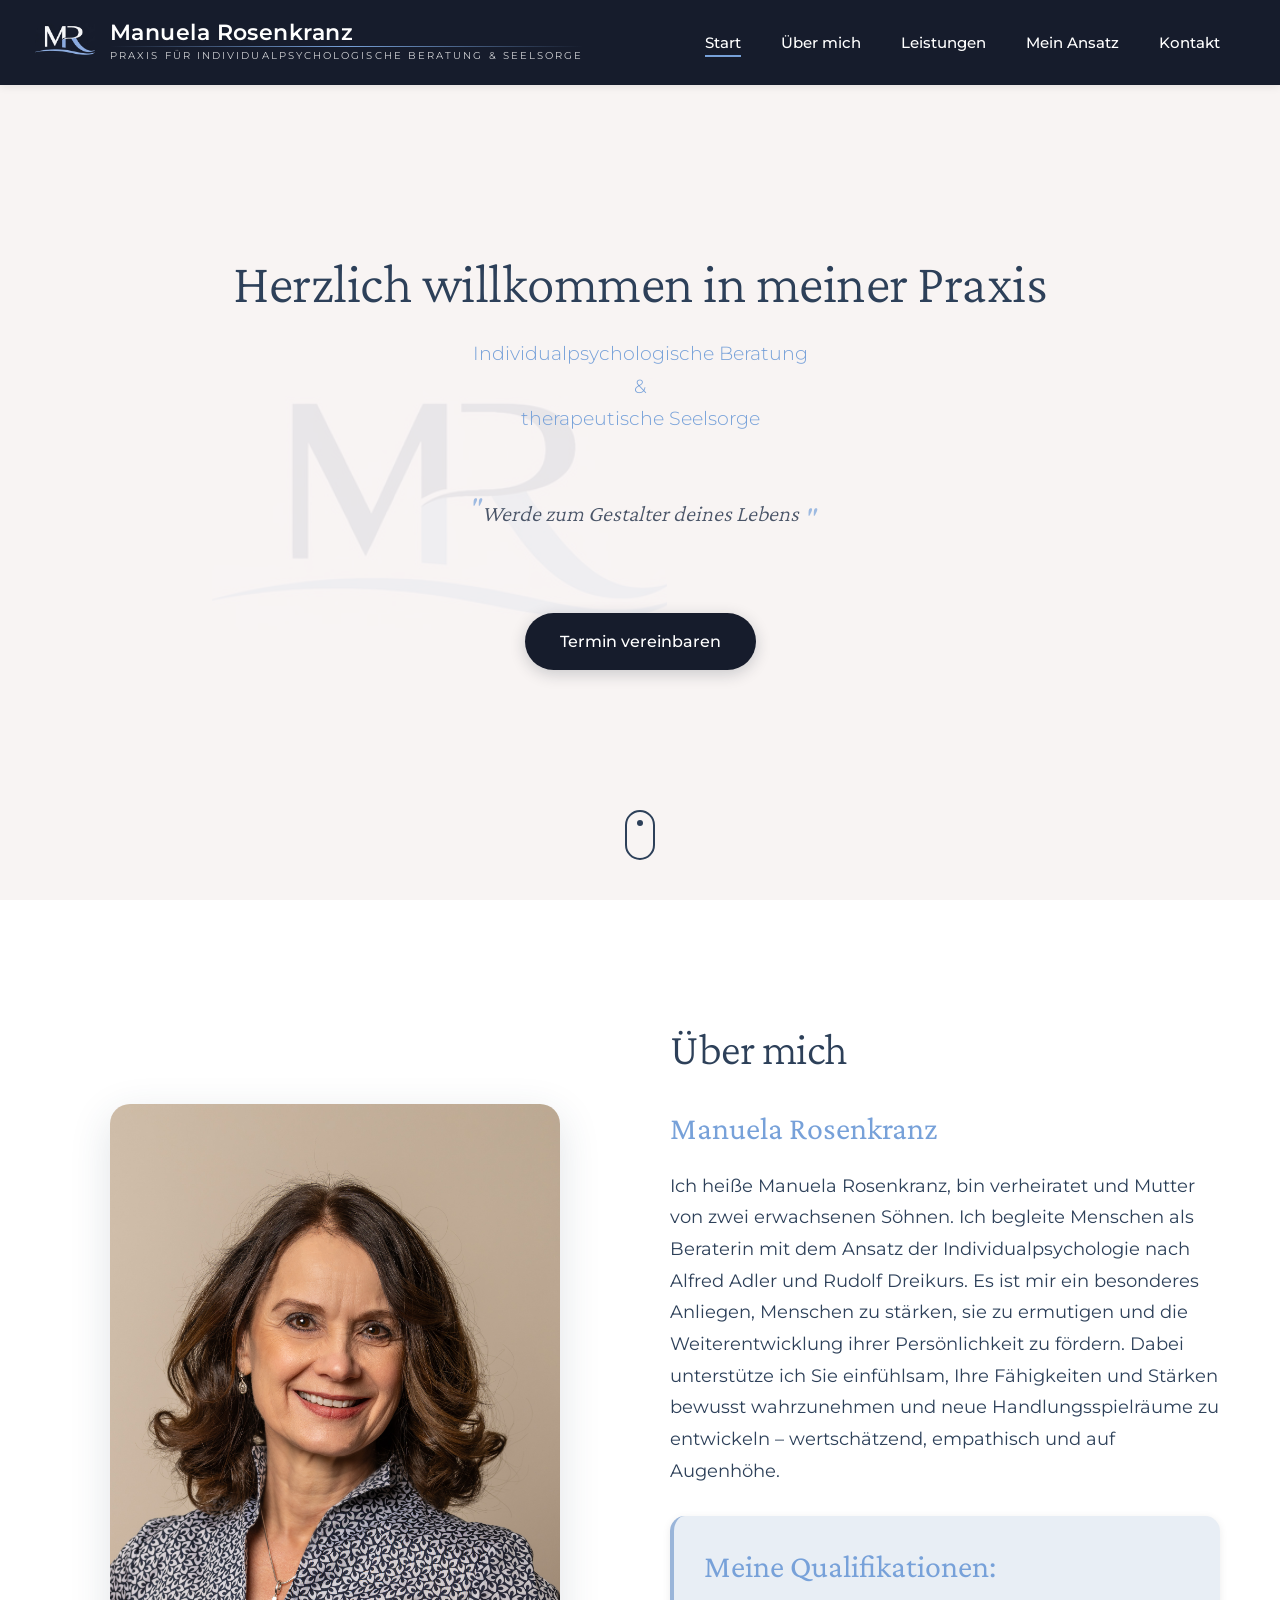
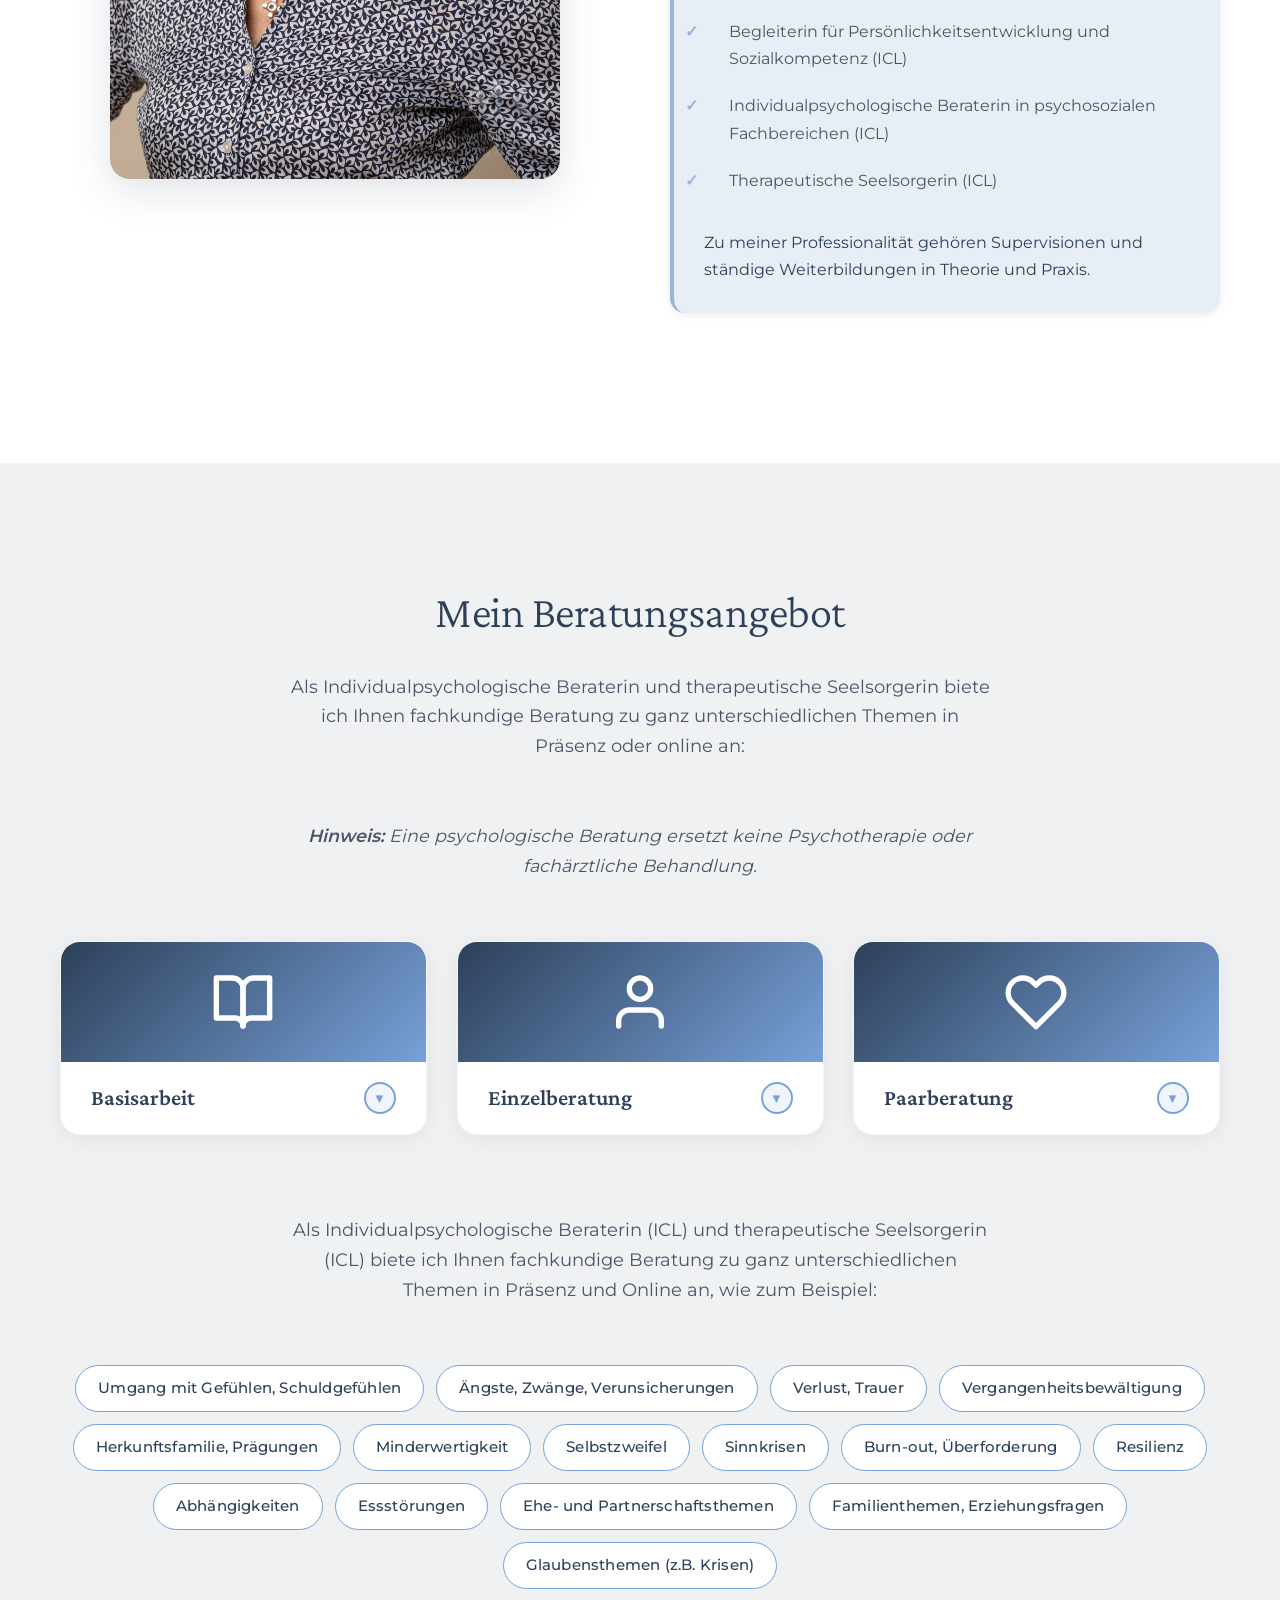
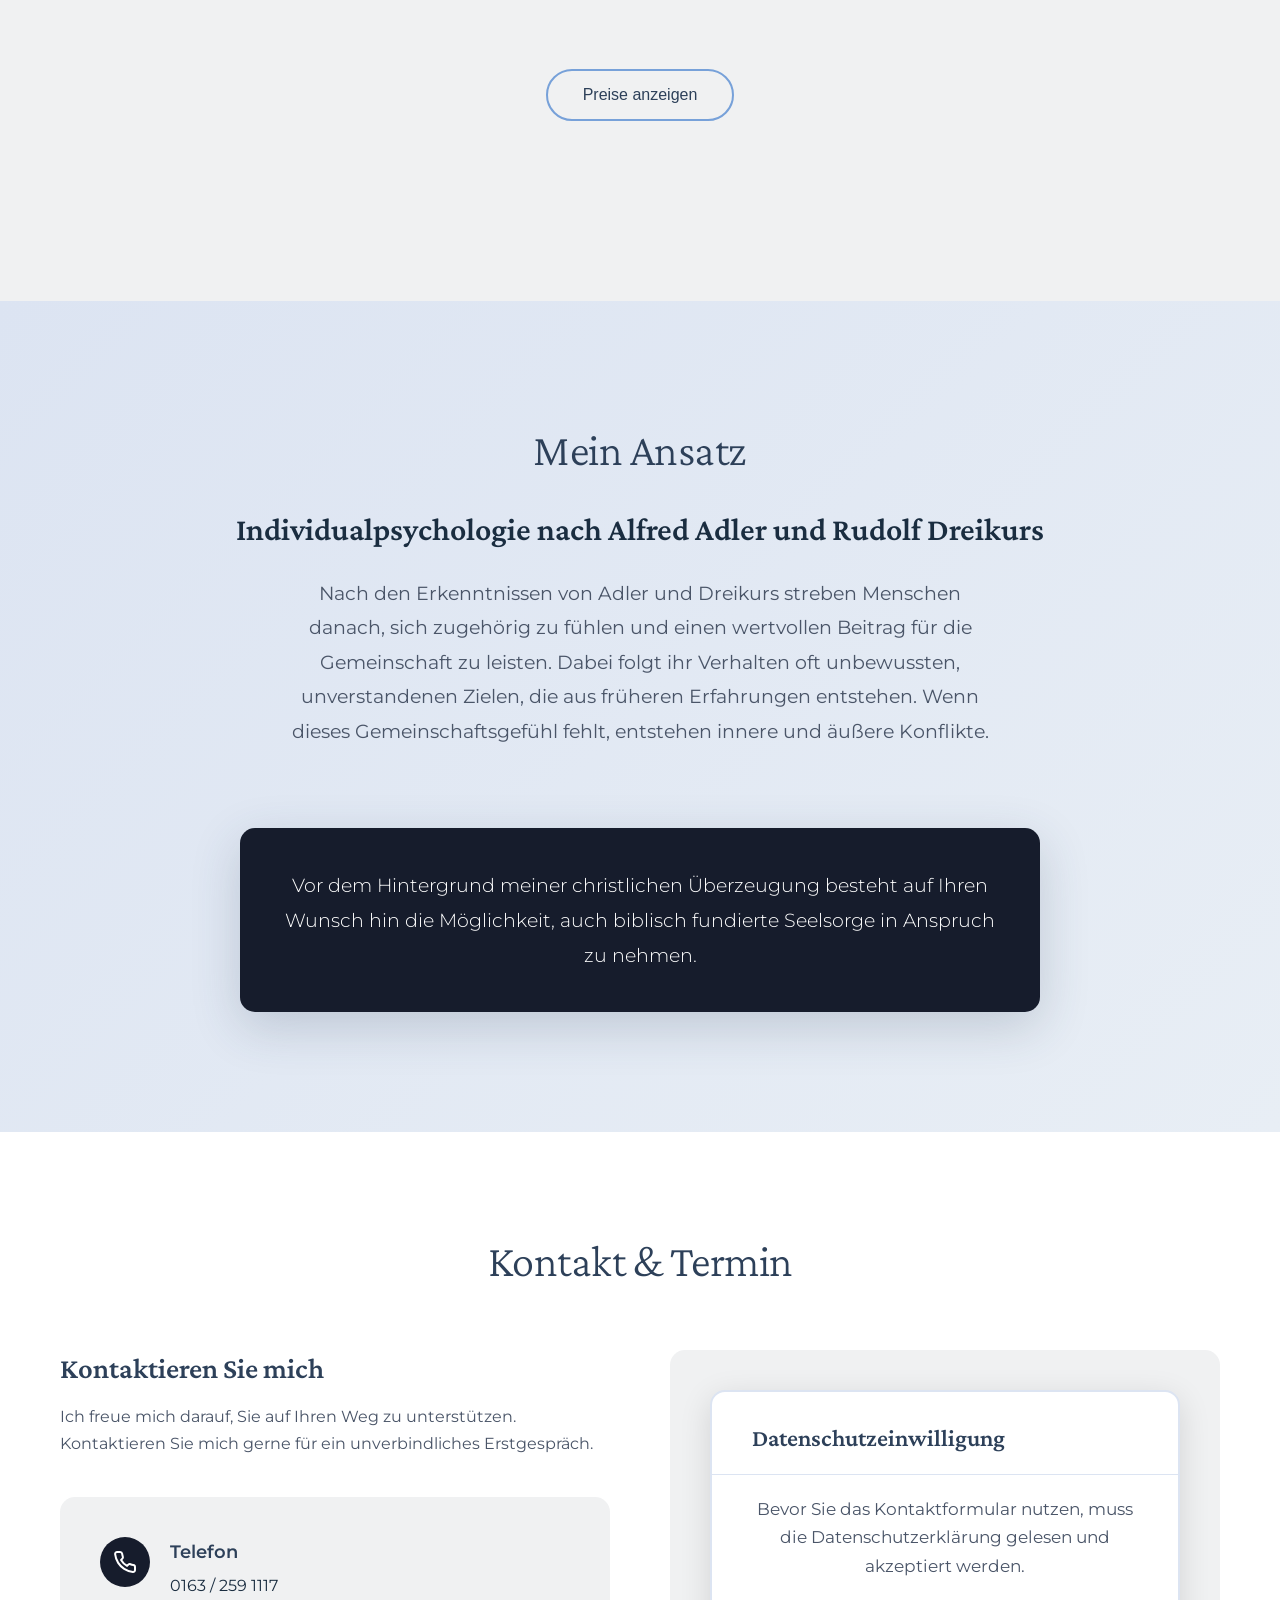
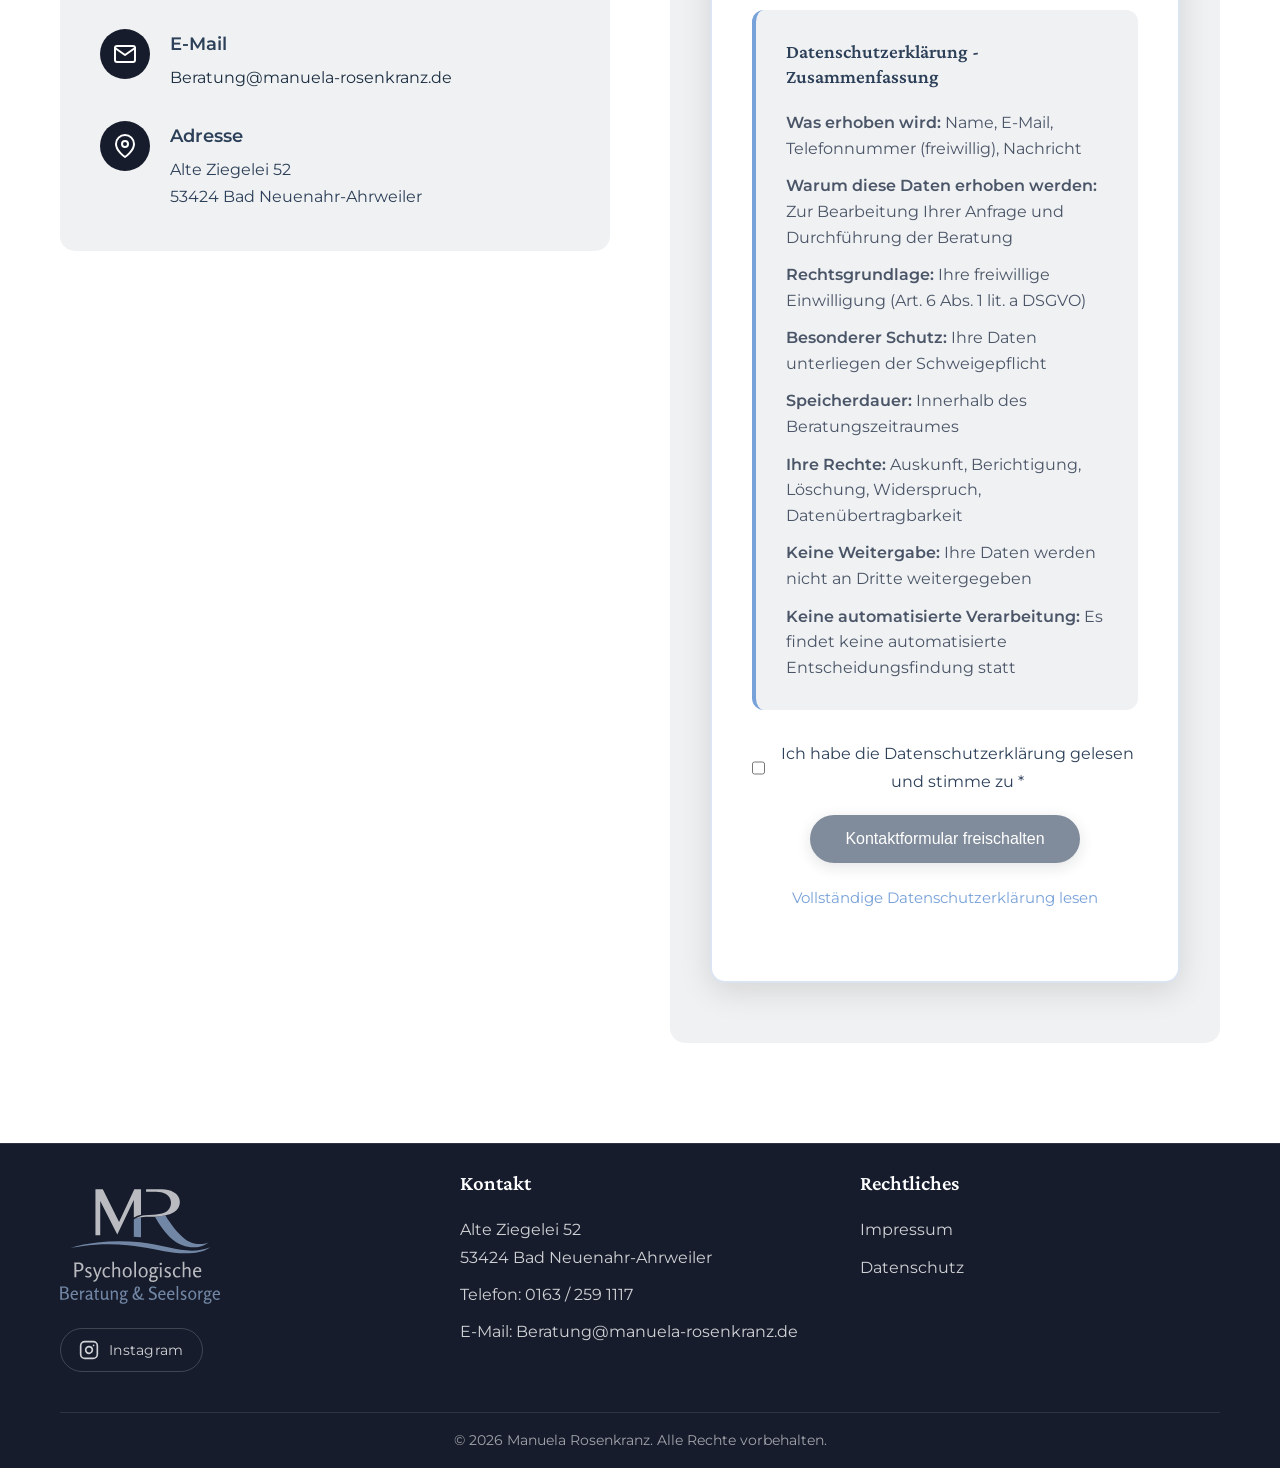
==== index.html @ 96b04b87 "Add Instagram link to footer Adds a pill-style Instagram link in the footer logo column, using the s" ====
<!DOCTYPE html>
<html lang="de">
<head>
    <meta charset="UTF-8">
    <meta name="viewport" content="width=device-width, initial-scale=1.0, maximum-scale=5.0, user-scalable=yes">
    <meta name="description" content="Individualpsychologische Beratung Bad Neuenahr-Ahrweiler ✓ Paarberatung ✓ Beratung nach Alfred Adler ✓ Therapeutische Seelsorge ✓ Erfahrene Beraterin ✓ Termin vereinbaren!">
    <meta name="keywords" content="Individualpsychologische Beratung Bad Neuenahr-Ahrweiler, Paarberatung Ahrweiler, Individualpsychologie, Psychologische Beratung, Beraterin Bad Neuenahr, Seelsorge Rheinland-Pfalz, Alfred Adler Beratung">
    <meta name="geo.region" content="DE-RP">
    <meta name="geo.placename" content="Bad Neuenahr-Ahrweiler">
    <meta name="geo.position" content="50.5447;7.1164">
    <meta name="ICBM" content="50.5447, 7.1164">
    <meta name="author" content="Manuela Rosenkranz">
    <meta name="robots" content="index, follow, max-image-preview:large, max-snippet:-1, max-video-preview:-1">
    <meta name="googlebot" content="index, follow, max-snippet:-1, max-image-preview:large, max-video-preview:-1">
    <meta name="bingbot" content="index, follow, max-snippet:-1, max-image-preview:large, max-video-preview:-1">
    <meta name="rating" content="general">
    <meta name="referrer" content="no-referrer-when-downgrade">
    
    <!-- AI Search Optimization -->
    <meta property="article:author" content="Manuela Rosenkranz">
    <meta property="article:publisher" content="Manuela Rosenkranz">
    <meta name="AI-ready" content="true">
    <meta name="AI-summary" content="Manuela Rosenkranz ist eine <!-- akkreditierte -->Individualpsychologische Beraterin und therapeutische Seelsorgerin in Bad Neuenahr-Ahrweiler. Sie bietet Individualpsychologische Beratung nach Alfred Adler, Paarberatung, Einzelberatung und therapeutische Seelsorge an. Kontakt: 0163/259 1117, Alte Ziegelei 52, 53424 Bad Neuenahr-Ahrweiler.">
    <meta name="topic" content="Individualpsychologische Beratung, Paarberatung, Individualpsychologie, Therapeutische Seelsorge">
    <meta name="subject" content="Individualpsychologische Beratung und Seelsorge in Bad Neuenahr-Ahrweiler">
    <meta property="og:locale" content="de_DE">
    <meta property="og:type" content="website">
    <meta property="og:title" content="Individualpsychologische Beratung Bad Neuenahr-Ahrweiler | Manuela Rosenkranz">
    <meta property="og:description" content="Professionelle Individualpsychologische Beratung, Paarberatung & Beratung nach Alfred Adler in Bad Neuenahr-Ahrweiler. Jetzt Termin vereinbaren!">
    <meta property="og:url" content="https://www.manuela-rosenkranz.de">
    <meta property="og:site_name" content="Manuela Rosenkranz - Praxis für Individualpsychologische Beratung">
    <meta property="og:image" content="https://www.manuela-rosenkranz.de/images/MR_negativ.png">
    <meta property="og:image:width" content="512">
    <meta property="og:image:height" content="512">
    <meta property="og:image:alt" content="Manuela Rosenkranz Logo">
    <title>Individualpsychologische Beratung Bad Neuenahr-Ahrweiler | Paarberatung | Beratung nach Alfred Adler | Manuela Rosenkranz</title>
    <link rel="canonical" href="https://www.manuela-rosenkranz.de">
    
    <!-- Favicons optimized for Google -->
    <link rel="icon" type="image/svg+xml" href="images/Logo_MR_negativ.svg">
    <link rel="icon" type="image/png" sizes="192x192" href="images/MR_negativ.png">
    <link rel="icon" type="image/png" sizes="512x512" href="images/MR_negativ.png">
    <link rel="apple-touch-icon" sizes="180x180" href="images/MR_negativ.png">
    <link rel="shortcut icon" href="favicon.ico?v=8">
    <link rel="manifest" href="manifest.json">
    
    <link rel="stylesheet" href="fonts/fonts.css">
    
    <link rel="stylesheet" href="styles.css?v=2">
    <link rel="stylesheet" href="responsive-mobile.css?v=2">
    
    <script type="application/ld+json">
    {
      "@context": "https://schema.org",
      "@graph": [
        {
          "@type": ["ProfessionalService", "LocalBusiness"],
          "@id": "https://www.manuela-rosenkranz.de/#organization",
          "name": "Manuela Rosenkranz - Praxis für Individualpsychologische Beratung & Seelsorge",
          "alternateName": "Praxis Manuela Rosenkranz",
          "url": "https://www.manuela-rosenkranz.de",
          "logo": "https://www.manuela-rosenkranz.de/images/Logo_MR_negativ.svg",
          "image": [
            "https://www.manuela-rosenkranz.de/images/Logo_MR_negativ.svg",
            "https://www.manuela-rosenkranz.de/images/Rosenkranz-2026-004-Bearbeitet-2.jpg"
          ],
          "description": "Professionelle Individualpsychologische Beratung, Paarberatung und Beratung nach Alfred Adler in Bad Neuenahr-Ahrweiler. Beraterin und therapeutische Seelsorgerin.",
          "telephone": "+491632591117",
          "email": "Beratung@manuela-rosenkranz.de",
          "sameAs": [
            "https://www.instagram.com/manuelarosenkranz.beratung/"
          ],
          "priceRange": "€€",
          "address": {
            "@type": "PostalAddress",
            "streetAddress": "Alte Ziegelei 52",
            "addressLocality": "Bad Neuenahr-Ahrweiler",
            "addressRegion": "Rheinland-Pfalz",
            "postalCode": "53424",
            "addressCountry": "DE"
          },
          "geo": {
            "@type": "GeoCoordinates",
            "latitude": "50.5447",
            "longitude": "7.1164"
          },
          "openingHoursSpecification": {
            "@type": "OpeningHoursSpecification",
            "dayOfWeek": ["Monday", "Tuesday", "Wednesday", "Thursday", "Friday"],
            "opens": "09:00",
            "closes": "18:00"
          },
          "areaServed": [
            {
              "@type": "City",
              "name": "Bad Neuenahr-Ahrweiler"
            },
            {
              "@type": "City",
              "name": "Sinzig"
            },
            {
              "@type": "City",
              "name": "Remagen"
            },
            {
              "@type": "City",
              "name": "Grafschaft"
            },
            {
              "@type": "AdministrativeArea",
              "name": "Kreis Ahrweiler"
            }
          ],
          "hasOfferCatalog": {
            "@type": "OfferCatalog",
            "name": "Therapie und Beratungsleistungen",
            "itemListElement": [
              {
                "@type": "Offer",
                "itemOffered": {
                  "@type": "Service",
                  "name": "Individualpsychologische Beratung",
                  "description": "Individualpsychologische Beratung nach Alfred Adler",
                  "url": "https://www.manuela-rosenkranz.de"
                }
              },
              {
                "@type": "Offer",
                "itemOffered": {
                  "@type": "Service",
                  "name": "Paarberatung",
                  "description": "Professionelle Paarberatung und Eheberatung für Paare",
                  "url": "https://www.manuela-rosenkranz.de"
                }
              },
              {
                "@type": "Offer",
                "itemOffered": {
                  "@type": "Service",
                  "name": "Einzelberatung",
                  "description": "Individuelle psychologische Beratung nach Alfred Adler und Rudolf Dreikurs",
                  "url": "https://www.manuela-rosenkranz.de"
                }
              },
              {
                "@type": "Offer",
                "itemOffered": {
                  "@type": "Service",
                  "name": "Einzelberatung",
                  "description": "Individuelle psychologische Beratung"
                }
              },
              {
                "@type": "Offer",
                "itemOffered": {
                  "@type": "Service",
                  "name": "Therapeutische Seelsorge",
                  "description": "Biblisch fundierte Seelsorge und spirituelle Begleitung"
                }
              }
            ]
          },
          "sameAs": [],
          "knowsAbout": ["Individualpsychologische Beratung", "Paarberatung", "Individualpsychologie", "Alfred Adler", "Rudolf Dreikurs", "Therapeutische Seelsorge", "Eheberatung", "Persönlichkeitsentwicklung", "Traumabewältigung", "Angstbewältigung", "Burnout", "Lebenskrisen"],
          "slogan": "Stärken, Ermutigen, Begleiten - Individualpsychologische Beratung auf Augenhöhe",
          "foundingDate": "2015",
          "paymentAccepted": "Cash, Bank Transfer",
          "currenciesAccepted": "EUR"
        },
        {
          "@type": "FAQPage",
          "@id": "https://www.manuela-rosenkranz.de/#faq",
          "mainEntity": [
            {
              "@type": "Question",
              "name": "Wie funktioniert Individualpsychologische Beratung?",
              "acceptedAnswer": {
                "@type": "Answer",
                "text": "Individualpsychologische Beratung ist ein professioneller Prozess, in dem Sie gemeinsam mit einer Beraterin an Ihren persönlichen Themen arbeiten. In der Individualpsychologischen Beratung nach Alfred Adler stehen Ihre Ressourcen, Stärken und Entwicklungsmöglichkeiten im Mittelpunkt. Nach einem kostenlosen Erstgespräch definieren wir gemeinsam Ihre Ziele und arbeiten systematisch daran."
              }
            },
            {
              "@type": "Question",
              "name": "Wie lange dauert eine Beratung?",
              "acceptedAnswer": {
                "@type": "Answer",
                "text": "Die Dauer einer Individualpsychologischen Beratung ist sehr individuell und hängt von Ihrem Anliegen, Ihren Zielen und Ihrem persönlichen Tempo ab. Manche Themen lassen sich in wenigen Sitzungen bearbeiten, andere benötigen eine längerfristige Begleitung über mehrere Monate. Im kostenlosen Erstgespräch besprechen wir eine realistische Einschätzung für Ihre Situation."
              }
            },
            {
              "@type": "Question",
              "name": "Wann ist Paarberatung sinnvoll?",
              "acceptedAnswer": {
                "@type": "Answer",
                "text": "Paarberatung ist sinnvoll bei wiederkehrenden Konflikten, Kommunikationsproblemen, Vertrauensverlust, sexuellen Problemen oder dem Wunsch nach Neuausrichtung der Beziehung. Auch präventiv kann Paarberatung helfen, die Beziehung zu stärken. Sie müssen nicht warten, bis die Beziehung am Abgrund steht – je früher Sie professionelle Unterstützung suchen, desto besser."
              }
            },
            {
              "@type": "Question",
              "name": "Was kostet Individualpsychologische Beratung in Bad Neuenahr-Ahrweiler?",
              "acceptedAnswer": {
                "@type": "Answer",
                "text": "Das Erstgespräch ist kostenlos. Eine Beratungsstunde (70 Minuten) kostet 60 Euro. Paarberatung (90 Minuten) kostet 90 Euro. Die Kosten werden in der Regel nicht von der Krankenkasse übernommen, da es sich um psychologische Beratung handelt. Der Vorteil: keine Wartezeiten und flexible Termingestaltung."
              }
            },
            {
              "@type": "Question",
              "name": "Wo befindet sich die Praxis?",
              "acceptedAnswer": {
                "@type": "Answer",
                "text": "Die Praxis befindet sich in Bad Neuenahr-Ahrweiler, Alte Ziegelei 52, 53424 Bad Neuenahr-Ahrweiler, Rheinland-Pfalz. Die Praxis ist gut erreichbar und bietet einen ruhigen, geschützten Rahmen für Ihre therapeutische Arbeit. Auch Online-Termine sind möglich."
              }
            }
          ]
        },
        {
          "@type": "WebPage",
          "@id": "https://www.manuela-rosenkranz.de/#webpage",
          "url": "https://www.manuela-rosenkranz.de",
          "name": "Individualpsychologische Beratung Bad Neuenahr-Ahrweiler | Paarberatung | Manuela Rosenkranz",
          "description": "Professionelle Individualpsychologische Beratung, Paarberatung & Beratung nach Alfred Adler in Bad Neuenahr-Ahrweiler. Erfahrene Beraterin. Jetzt Termin vereinbaren!",
          "inLanguage": "de-DE",
          "isPartOf": {
            "@id": "https://www.manuela-rosenkranz.de/#website"
          }
        },
        {
          "@type": "WebSite",
          "@id": "https://www.manuela-rosenkranz.de/#website",
          "url": "https://www.manuela-rosenkranz.de",
          "name": "Manuela Rosenkranz - Individualpsychologische Beratung Bad Neuenahr-Ahrweiler",
          "description": "Praxis für Individualpsychologische Beratung & Seelsorge",
          "inLanguage": "de-DE"
        }
      ]
    }
    </script>
</head>
<body>
    
    <header class="header">
        <div class="container">
            <div class="header-content">
                <div class="logo-section">
                    <img src="images/MR_negativ.png" alt="Praxis Manuela Rosenkranz" class="header-logo">
                    <div class="logo-text">
                        <span class="logo-name">Manuela Rosenkranz</span>
                        <span class="logo-subtitle">Praxis für Individualpsychologische Beratung & Seelsorge</span>
                    </div>
                </div>
                <nav class="nav-desktop">
                    <ul>
                        <li><a href="#home">Start</a></li>
                        <li><a href="#about">Über mich</a></li>
                        <li><a href="#services">Leistungen</a></li>
                        <li><a href="#approach">Mein Ansatz</a></li>
                        <li><a href="#contact">Kontakt</a></li>
                    </ul>
                </nav>
                <button class="nav-toggle" aria-label="Menü">
                    <span></span>
                    <span></span>
                    <span></span>
                </button>
            </div>
        </div>
    </header>

    <nav class="nav-mobile">
        <ul>
            <li><a href="#home">Start</a></li>
            <li><a href="#about">Über mich</a></li>
            <li><a href="#services">Leistungen</a></li>
            <li><a href="#approach">Mein Ansatz</a></li>
            <li><a href="#contact">Kontakt</a></li>
        </ul>
    </nav>

    <section id="home" class="hero">
        <div class="hero-overlay"></div>
        <div class="hero-background"></div>
        <div class="hero-watermark">
            <img src="MR.png" alt="">
        </div>
        <div class="container">
            <div class="hero-content">
                <div class="hero-logo">
                    <img src="images/Logo_MR_negativ.svg" alt="Praxis Manuela Rosenkranz Logo">
                </div>
                <h1 class="hero-title">Herzlich willkommen in meiner Praxis</h1>
                <p class="hero-subtitle">Individualpsychologische Beratung<br>&<br>therapeutische Seelsorge</p>
                
                <div class="hero-quote">
                    <p class="quote-text">Werde zum Gestalter deines Lebens</p>
                </div>
                
                <div class="hero-buttons">
                    <a href="#contact" class="btn btn-primary">Termin vereinbaren</a>
                </div>
            </div>
        </div>
        <div class="scroll-indicator">
            <span></span>
        </div>
    </section>

    <section id="about" class="about">
        <div class="container">
            <div class="about-grid">
                <div class="about-image">
                    <div class="image-wrapper">
                        <div class="logo-watermark">
                            <img src="images/Logo_MR_negativ.svg" alt="">
                        </div>
                        <img src="images/Rosenkranz-2026-004-Bearbeitet-2.jpg" alt="Manuela Rosenkranz - Individualpsychologische Beraterin">
                    </div>
                </div>
                <div class="about-content">
                    <h2 class="section-title">Über mich</h2>
                    <h3 class="subsection-title">Manuela Rosenkranz</h3>
                    <div class="about-text">
                        <p>Ich heiße Manuela Rosenkranz, bin verheiratet und Mutter von zwei erwachsenen Söhnen. Ich begleite Menschen als Beraterin mit dem Ansatz der Individualpsychologie nach Alfred Adler und Rudolf Dreikurs. Es ist mir ein besonderes Anliegen, Menschen zu stärken, sie zu ermutigen und die Weiterentwicklung ihrer Persönlichkeit zu fördern. Dabei unterstütze ich Sie einfühlsam, Ihre Fähigkeiten und Stärken bewusst wahrzunehmen und neue Handlungsspielräume zu entwickeln – wertschätzend, empathisch und auf Augenhöhe.</p>
                    </div>
                    <div class="qualifications">
                        <h3 class="subsection-title">Meine Qualifikationen:</h3>
                        <ul class="qualifications-list">
                            <li>Begleiterin für Persönlichkeitsentwicklung und Sozialkompetenz (ICL)</li>
                            <li>Individualpsychologische Beraterin in psychosozialen Fachbereichen (ICL)</li>
                            <li>Therapeutische Seelsorgerin (ICL)</li>
                        </ul>
                        <p class="qualifications-note">Zu meiner Professionalität gehören Supervisionen und ständige Weiterbildungen in Theorie und Praxis.</p>
                    </div>
                </div>
            </div>
        </div>
    </section>

    <section id="services" class="services">
        <div class="container">
            <h2 class="section-title center">Mein Beratungsangebot</h2>
            <p class="section-intro">Als <!-- akkreditierte -->Individualpsychologische Beraterin und therapeutische Seelsorgerin biete ich Ihnen fachkundige Beratung zu ganz unterschiedlichen Themen in Präsenz oder online an:</p>
            <p class="section-intro" style="margin-top: 1rem; font-style: italic;"><strong>Hinweis:</strong> Eine psychologische Beratung ersetzt keine Psychotherapie oder fachärztliche Behandlung.</p>
            
            <div class="services-grid">
                <div class="service-card collapsible" data-service="basisarbeit">
                    <div class="service-icon">
                        <svg xmlns="http://www.w3.org/2000/svg" width="64" height="64" viewBox="0 0 24 24" fill="none" stroke="currentColor" stroke-width="2" stroke-linecap="round" stroke-linejoin="round">
                            <path d="M2 3h6a4 4 0 0 1 4 4v14a3 3 0 0 0-3-3H2z"/>
                            <path d="M22 3h-6a4 4 0 0 0-4 4v14a3 3 0 0 1 3-3h7z"/>
                        </svg>
                    </div>
                    <div class="service-content-wrapper">
                        <div class="service-header-title">
                            <h3>Basisarbeit</h3>
                            <div class="expand-icon">▼</div>
                        </div>
                        <div class="service-content">
                            <ul>
                                <li>Sie schildern mir Ihr Anliegen. Gemeinsam erarbeiten wir anschließend im Rahmen von Beratungsgesprächen Ihre Fähigkeiten, Ihre Stärken und Ihre Begabungen. Dabei befassen wir uns auch mit Denkmustern und Gefühlen, die Ihnen immer wieder begegnen und die Sie in Ihrer Lebensgestaltung einschränken. Dadurch, dass Sie sie vielleicht erstmals bewusst wahrnehmen, besteht die Möglichkeit, ihren destruktiven Charakter wahrzunehmen und sie ablegen zu wollen. Durch entsprechende Entscheidungen besteht die Möglichkeit, neue Wege gehen zu können. Sie werden zum Gestalter Ihres Lebens und gewinnen an Klarheit, Selbstvertrauen und Mut.</li>
                                <li>Ein Charakter-Persönlichkeitstest kann aufgrund sachlicher Bewertungskriterien ein seriöses Fundament für unsere Zusammenarbeit bieten. Die Durchführung erfolgt freiwillig.</li>
                            </ul>
                        </div>
                    </div>
                </div>

                <div class="service-card collapsible" data-service="einzelberatung">
                    <div class="service-icon">
                        <svg xmlns="http://www.w3.org/2000/svg" width="64" height="64" viewBox="0 0 24 24" fill="none" stroke="currentColor" stroke-width="2" stroke-linecap="round" stroke-linejoin="round">
                            <path d="M20 21v-2a4 4 0 0 0-4-4H8a4 4 0 0 0-4 4v2"/>
                            <circle cx="12" cy="7" r="4"/>
                        </svg>
                    </div>
                    <div class="service-content-wrapper">
                        <div class="service-header-title">
                            <h3>Einzelberatung</h3>
                            <div class="expand-icon">▼</div>
                        </div>
                        <div class="service-content">
                            <ul>
                                <li>Im geschützten Rahmen eines Erstgesprächs erzählen Sie mir von Ihrem Anliegen und ich zeige Ihnen Möglichkeiten einer Zusammenarbeit auf. Dieses erste Treffen ist für Sie kostenlos. Danach können Sie entscheiden, ob wir uns gemeinsam auf den Weg machen wollen. In diesem Fall erteilen Sie mir den Beratungsauftrag und wir können starten.</li>
                            </ul>
                        </div>
                    </div>
                </div>

                <div class="service-card collapsible" data-service="paarberatung">
                    <div class="service-icon">
                        <svg xmlns="http://www.w3.org/2000/svg" width="64" height="64" viewBox="0 0 24 24" fill="none" stroke="currentColor" stroke-width="2" stroke-linecap="round" stroke-linejoin="round">
                            <path d="M20.84 4.61a5.5 5.5 0 0 0-7.78 0L12 5.67l-1.06-1.06a5.5 5.5 0 0 0-7.78 7.78l1.06 1.06L12 21.23l7.78-7.78 1.06-1.06a5.5 5.5 0 0 0 0-7.78z"/>
                        </svg>
                    </div>
                    <div class="service-content-wrapper">
                        <div class="service-header-title">
                            <h3>Paarberatung</h3>
                            <div class="expand-icon">▼</div>
                        </div>
                        <div class="service-content">
                            <ul>
                                <li>Im Unterschied zur Einzelberatung unterhalten wir uns nach erfolgter Auftragserteilung zu Dritt über den Stand Ihrer Beziehung und wohin sie sich zukünftig entwickeln soll. Wir können uns über alles, was Ihnen auf der Seele liegt, austauschen - Sie entscheiden.</li>
                            </ul>
                        </div>
                    </div>
                </div>
            </div>

            <div class="counseling-areas">
                <p class="counseling-areas-intro">Als <!-- akkreditierte -->Individualpsychologische Beraterin (ICL) und therapeutische Seelsorgerin (ICL) biete ich Ihnen fachkundige Beratung zu ganz unterschiedlichen Themen in Präsenz und Online an, wie zum Beispiel:</p>
                <div class="counseling-tags">
                    <span class="counseling-tag">Umgang mit Gefühlen, Schuldgefühlen</span>
                    <span class="counseling-tag">Ängste, Zwänge, Verunsicherungen</span>
                    <span class="counseling-tag">Verlust, Trauer</span>
                    <span class="counseling-tag">Vergangenheitsbewältigung</span>
                    <span class="counseling-tag">Herkunftsfamilie, Prägungen</span>
                    <span class="counseling-tag">Minderwertigkeit</span>
                    <span class="counseling-tag">Selbstzweifel</span>
                    <span class="counseling-tag">Sinnkrisen</span>
                    <span class="counseling-tag">Burn-out, Überforderung</span>
                    <span class="counseling-tag">Resilienz</span>
                    <span class="counseling-tag">Abhängigkeiten</span>
                    <span class="counseling-tag">Essstörungen</span>
                    <span class="counseling-tag">Ehe- und Partnerschaftsthemen</span>
                    <span class="counseling-tag">Familienthemen, Erziehungsfragen</span>
                    <span class="counseling-tag">Glaubensthemen (z.B. Krisen)</span>
                </div>
            </div>

            <div class="pricing-trigger">
                <button class="btn btn-secondary" onclick="openPricingModal()">
                    Preise anzeigen
                </button>
            </div>
        </div>
    </section>

    <section id="approach" class="approach">
        <div class="container">
            <div class="approach-header">
                <h2 class="section-title center">Mein Ansatz</h2>
                <div class="approach-intro">
                    <h3>Individualpsychologie nach Alfred Adler und Rudolf Dreikurs</h3>
                    <p>Nach den Erkenntnissen von Adler und Dreikurs streben Menschen danach, sich zugehörig zu fühlen und einen wertvollen Beitrag für die Gemeinschaft zu leisten. Dabei folgt ihr Verhalten oft unbewussten, unverstandenen Zielen, die aus früheren Erfahrungen entstehen. Wenn dieses Gemeinschaftsgefühl fehlt, entstehen innere und äußere Konflikte.</p>
                </div>
            </div>

            <div class="approach-conclusion">
                <div class="conclusion-content">
                    <p>Vor dem Hintergrund meiner christlichen Überzeugung besteht auf Ihren Wunsch hin die Möglichkeit, auch biblisch fundierte Seelsorge in Anspruch zu nehmen.</p>
                </div>
            </div>
        </div>
    </section>

    <section id="contact" class="contact">
        <div class="container">
            <h2 class="section-title center">Kontakt & Termin</h2>
            
            <div class="contact-grid">
                <div class="contact-info">
                    <div class="contact-intro">
                        <h3>Kontaktieren Sie mich</h3>
                        <p>Ich freue mich darauf, Sie auf Ihren Weg zu unterstützen. Kontaktieren Sie mich gerne für ein unverbindliches Erstgespräch.</p>
                    </div>

                    <div class="contact-details">
                        <div class="contact-item">
                            <div class="contact-icon">
                                <svg xmlns="http://www.w3.org/2000/svg" width="24" height="24" viewBox="0 0 24 24" fill="none" stroke="currentColor" stroke-width="2" stroke-linecap="round" stroke-linejoin="round">
                                    <path d="M22 16.92v3a2 2 0 0 1-2.18 2 19.79 19.79 0 0 1-8.63-3.07 19.5 19.5 0 0 1-6-6 19.79 19.79 0 0 1-3.07-8.67A2 2 0 0 1 4.11 2h3a2 2 0 0 1 2 1.72 12.84 12.84 0 0 0 .7 2.81 2 2 0 0 1-.45 2.11L8.09 9.91a16 16 0 0 0 6 6l1.27-1.27a2 2 0 0 1 2.11-.45 12.84 12.84 0 0 0 2.81.7A2 2 0 0 1 22 16.92z"/>
                                </svg>
                            </div>
                            <div class="contact-text">
                                <strong>Telefon</strong>
                                <a href="tel:+491632591117">0163 / 259 1117</a>
                            </div>
                        </div>

                        <div class="contact-item">
                            <div class="contact-icon">
                                <svg xmlns="http://www.w3.org/2000/svg" width="24" height="24" viewBox="0 0 24 24" fill="none" stroke="currentColor" stroke-width="2" stroke-linecap="round" stroke-linejoin="round">
                                    <path d="M4 4h16c1.1 0 2 .9 2 2v12c0 1.1-.9 2-2 2H4c-1.1 0-2-.9-2-2V6c0-1.1.9-2 2-2z"/>
                                    <polyline points="22,6 12,13 2,6"/>
                                </svg>
                            </div>
                            <div class="contact-text">
                                <strong>E-Mail</strong>
                                <a href="mailto:Beratung@manuela-rosenkranz.de">Beratung@manuela-rosenkranz.de</a>
                            </div>
                        </div>

                        
                        <div class="contact-item">
                            <div class="contact-icon">
                                <svg xmlns="http://www.w3.org/2000/svg" width="24" height="24" viewBox="0 0 24 24" fill="none" stroke="currentColor" stroke-width="2" stroke-linecap="round" stroke-linejoin="round">
                                    <path d="M21 10c0 7-9 13-9 13s-9-6-9-13a9 9 0 0 1 18 0z"/>
                                    <circle cx="12" cy="10" r="3"/>
                                </svg>
                            </div>
                            <div class="contact-text">
                                <strong>Adresse</strong>
                                <span>Alte Ziegelei 52<br>53424 Bad Neuenahr-Ahrweiler</span>
                            </div>
                        </div>
                    </div>
                </div>

                <div class="contact-form-wrapper">
                    <!-- Privacy Agreement Section (collapsible) -->
                    <div id="privacy-section" class="privacy-section">
                        <div class="privacy-header">
                            <h3>Datenschutzeinwilligung</h3>
                            <button type="button" id="toggle-privacy" class="toggle-btn" style="display: none;">
                                <span id="toggle-icon">▼</span>
                                Datenschutzerklärung
                            </button>
                        </div>
                        
                        <div id="privacy-content" class="privacy-content">
                            <p>Bevor Sie das Kontaktformular nutzen, muss die Datenschutzerklärung gelesen und akzeptiert werden.</p>
                            
                            <div class="privacy-text">
                                <h4>Datenschutzerklärung - Zusammenfassung</h4>
                                <p><strong>Was erhoben wird:</strong> Name, E-Mail, Telefonnummer (freiwillig), Nachricht</p>
                                <p><strong>Warum diese Daten erhoben werden:</strong> Zur Bearbeitung Ihrer Anfrage und Durchführung der Beratung</p>
                                <p><strong>Rechtsgrundlage:</strong> Ihre freiwillige Einwilligung (Art. 6 Abs. 1 lit. a DSGVO)</p>
                                <p><strong>Besonderer Schutz:</strong> Ihre Daten unterliegen der Schweigepflicht</p>
                                <p><strong>Speicherdauer:</strong> Innerhalb des Beratungszeitraumes</p>
                                <p><strong>Ihre Rechte:</strong> Auskunft, Berichtigung, Löschung, Widerspruch, Datenübertragbarkeit</p>
                                <p><strong>Keine Weitergabe:</strong> Ihre Daten werden nicht an Dritte weitergegeben</p>
                                <p><strong>Keine automatisierte Verarbeitung:</strong> Es findet keine automatisierte Entscheidungsfindung statt</p>
                            </div>
                            
                            <div class="privacy-actions">
                                <label class="privacy-checkbox-label">
                                    <input type="checkbox" id="privacy-agreement">
                                    <span>Ich habe die Datenschutzerklärung gelesen und stimme zu *</span>
                                </label>
                                <button type="button" id="accept-privacy" class="btn btn-primary" disabled>
                                    Kontaktformular freischalten
                                </button>
                            </div>
                            
                            <p class="privacy-full-link">
                                <a href="#" onclick="openModal('privacy'); return false;">Vollständige Datenschutzerklärung lesen</a>
                            </p>
                        </div>
                    </div>

                    <!-- Contact Form (initially hidden) -->
                    <div id="contact-form-container" style="display: none;">
                        <h3 class="form-heading">Kontaktformular</h3>
                        <form class="contact-form">
                            <div class="form-group">
                                <label for="name">Name *</label>
                                <input type="text" id="name" name="name" required>
                            </div>

                            <div class="form-group">
                                <label for="email">E-Mail *</label>
                                <input type="email" id="email" name="email" required>
                            </div>

                            <div class="form-group">
                                <label for="phone">Telefon</label>
                                <input type="tel" id="phone" name="phone">
                            </div>

                            <div class="form-group">
                                <label for="message">Nachricht *</label>
                                <textarea id="message" name="message" rows="5" required></textarea>
                            </div>

                            <input type="hidden" id="privacy" name="privacy" value="accepted">

                            <button type="submit" class="btn btn-primary btn-full">Nachricht senden</button>
                        </form>
                    </div>
                </div>
            </div>
        </div>
    </section>

    <footer class="footer">
        <div class="container">
            <div class="footer-content">
                <div class="footer-section">
                    <img src="images/Logo_MR_negativ.svg" alt="Praxis Manuela Rosenkranz" class="footer-logo">
                    <a href="https://www.instagram.com/manuelarosenkranz.beratung/" class="social-link" target="_blank" rel="noopener noreferrer" aria-label="Instagram-Profil von Manuela Rosenkranz (öffnet in neuem Fenster)">
                        <svg xmlns="http://www.w3.org/2000/svg" width="20" height="20" viewBox="0 0 24 24" fill="none" stroke="currentColor" stroke-width="2" stroke-linecap="round" stroke-linejoin="round" aria-hidden="true" focusable="false">
                            <rect x="2" y="2" width="20" height="20" rx="5" ry="5"/>
                            <path d="M16 11.37A4 4 0 1 1 12.63 8 4 4 0 0 1 16 11.37z"/>
                            <line x1="17.5" y1="6.5" x2="17.51" y2="6.5"/>
                        </svg>
                        <span>Instagram</span>
                    </a>
                </div>
                
                <div class="footer-section">
                    <h4>Kontakt</h4>
                    <p>Alte Ziegelei 52<br>53424 Bad Neuenahr-Ahrweiler</p>
                    <p>Telefon: <a href="tel:+491632591117">0163 / 259 1117</a></p>
                    <p>E-Mail: Beratung@manuela-rosenkranz.de</p>
                </div>

                <div class="footer-section">
                    <h4>Rechtliches</h4>
                    <ul>
                        <li><a href="#" onclick="openModal('imprint'); return false;">Impressum</a></li>
                        <li><a href="#" onclick="openModal('privacy'); return false;">Datenschutz</a></li>
                    </ul>
                </div>
            </div>
            
            <div class="footer-bottom">
                <p>&copy; 2026 Manuela Rosenkranz. Alle Rechte vorbehalten.</p>
            </div>
        </div>
    </footer>

    <div class="modal-overlay" id="modal-overlay"></div>
    
    <div class="modal" id="privacy-modal">
        <div class="modal-content">
            <button class="modal-close" onclick="closeModal()">&times;</button>
            <h3>Datenschutzerklärung</h3>
            <div class="modal-body">
                <h4>Präambel</h4>
                <p>Mit der folgenden Datenschutzerklärung möchten wir Sie darüber aufklären, welche Arten Ihrer personenbezogenen Daten (nachfolgend auch kurz als "Daten" bezeichnet) wir zu welchen Zwecken und in welchem Umfang verarbeiten. Die Datenschutzerklärung gilt für alle von uns durchgeführten Verarbeitungen personenbezogener Daten, sowohl im Rahmen der Erbringung unserer Leistungen als auch insbesondere auf unseren Webseiten, in mobilen Applikationen sowie innerhalb externer Onlinepräsenzen, wie z. B. unserer Social-Media-Profile (nachfolgend zusammenfassend bezeichnet als "Onlineangebot").</p>
                <p>Die verwendeten Begriffe sind nicht geschlechtsspezifisch.</p>
                <p><strong>Stand:</strong> 7. Februar 2026</p>

                <h4>Verantwortlicher</h4>
                <p>Manuela Rosenkranz<br>Alte Ziegelei 52<br>53474 Bad Neuenahr-Ahrweiler</p>

                <h4>Übersicht der Verarbeitungen</h4>
                <p>Die nachfolgende Übersicht fasst die Arten der verarbeiteten Daten und die Zwecke ihrer Verarbeitung zusammen und verweist auf die betroffenen Personen.</p>
                
                <p><strong>Arten der verarbeiteten Daten</strong></p>
                <ul>
                    <li>Kontaktdaten.</li>
                    <li>Inhaltsdaten.</li>
                    <li>Nutzungsdaten.</li>
                    <li>Meta-, Kommunikations- und Verfahrensdaten.</li>
                    <li>Protokolldaten.</li>
                </ul>

                <p><strong>Kategorien betroffener Personen</strong></p>
                <ul>
                    <li>Kommunikationspartner.</li>
                    <li>Nutzer.</li>
                </ul>

                <p><strong>Zwecke der Verarbeitung</strong></p>
                <ul>
                    <li>Kommunikation.</li>
                    <li>Sicherheitsmaßnahmen.</li>
                    <li>Organisations- und Verwaltungsverfahren.</li>
                    <li>Feedback.</li>
                    <li>Bereitstellung unseres Onlineangebotes und Nutzerfreundlichkeit.</li>
                    <li>Informationstechnische Infrastruktur.</li>
                </ul>

                <h4>Maßgebliche Rechtsgrundlagen</h4>
                <p><strong>Maßgebliche Rechtsgrundlagen nach der DSGVO:</strong> Im Folgenden erhalten Sie eine Übersicht der Rechtsgrundlagen der DSGVO, auf deren Basis wir personenbezogene Daten verarbeiten. Bitte nehmen Sie zur Kenntnis, dass neben den Regelungen der DSGVO nationale Datenschutzvorgaben in Ihrem bzw. unserem Wohn- oder Sitzland gelten können. Sollten ferner im Einzelfall speziellere Rechtsgrundlagen maßgeblich sein, teilen wir Ihnen diese in der Datenschutzerklärung mit.</p>
                <ul>
                    <li><strong>Einwilligung (Art. 6 Abs. 1 S. 1 lit. a) DSGVO)</strong> - Die betroffene Person hat ihre Einwilligung in die Verarbeitung der sie betreffenden personenbezogenen Daten für einen spezifischen Zweck oder mehrere bestimmte Zwecke gegeben.</li>
                    <li><strong>Vertragserfüllung und vorvertragliche Anfragen (Art. 6 Abs. 1 S. 1 lit. b) DSGVO)</strong> - Die Verarbeitung ist für die Erfüllung eines Vertrags, dessen Vertragspartei die betroffene Person ist, oder zur Durchführung vorvertraglicher Maßnahmen erforderlich, die auf Anfrage der betroffenen Person erfolgen.</li>
                    <li><strong>Berechtigte Interessen (Art. 6 Abs. 1 S. 1 lit. f) DSGVO)</strong> - die Verarbeitung ist zur Wahrung der berechtigten Interessen des Verantwortlichen oder eines Dritten notwendig, vorausgesetzt, dass die Interessen, Grundrechte und Grundfreiheiten der betroffenen Person, die den Schutz personenbezogener Daten verlangen, nicht überwiegen.</li>
                </ul>

                <p><strong>Nationale Datenschutzregelungen in Deutschland:</strong> Zusätzlich zu den Datenschutzregelungen der DSGVO gelten nationale Regelungen zum Datenschutz in Deutschland. Hierzu gehört insbesondere das Gesetz zum Schutz vor Missbrauch personenbezogener Daten bei der Datenverarbeitung (Bundesdatenschutzgesetz – BDSG). Das BDSG enthält insbesondere Spezialregelungen zum Recht auf Auskunft, zum Recht auf Löschung, zum Widerspruchsrecht, zur Verarbeitung besonderer Kategorien personenbezogener Daten, zur Verarbeitung für andere Zwecke und zur Übermittlung sowie automatisierten Entscheidungsfindung im Einzelfall einschließlich Profiling. Ferner können Landesdatenschutzgesetze der einzelnen Bundesländer zur Anwendung gelangen.</p>

                <h4>Sicherheitsmaßnahmen</h4>
                <p>Wir treffen nach Maßgabe der gesetzlichen Vorgaben unter Berücksichtigung des Stands der Technik, der Implementierungskosten und der Art, des Umfangs, der Umstände und der Zwecke der Verarbeitung sowie der unterschiedlichen Eintrittswahrscheinlichkeiten und des Ausmaßes der Bedrohung der Rechte und Freiheiten natürlicher Personen geeignete technische und organisatorische Maßnahmen, um ein dem Risiko angemessenes Schutzniveau zu gewährleisten.</p>
                
                <p>Zu den Maßnahmen gehören insbesondere die Sicherung der Vertraulichkeit, Integrität und Verfügbarkeit von Daten durch Kontrolle des physischen und elektronischen Zugangs zu den Daten als auch des sie betreffenden Zugriffs, der Eingabe, der Weitergabe, der Sicherung der Verfügbarkeit und ihrer Trennung. Des Weiteren haben wir Verfahren eingerichtet, die eine Wahrnehmung von Betroffenenrechten, die Löschung von Daten und Reaktionen auf die Gefährdung der Daten gewährleisten. Ferner berücksichtigen wir den Schutz personenbezogener Daten bereits bei der Entwicklung bzw. Auswahl von Hardware, Software sowie Verfahren entsprechend dem Prinzip des Datenschutzes, durch Technikgestaltung und durch datenschutzfreundliche Voreinstellungen.</p>

                <p><strong>Sicherung von Online-Verbindungen durch TLS-/SSL-Verschlüsselungstechnologie (HTTPS):</strong> Um die Daten der Nutzer, die über unsere Online-Dienste übertragen werden, vor unerlaubten Zugriffen zu schützen, setzen wir auf die TLS-/SSL-Verschlüsselungstechnologie. Secure Sockets Layer (SSL) und Transport Layer Security (TLS) sind die Eckpfeiler der sicheren Datenübertragung im Internet. Diese Technologien verschlüsseln die Informationen, die zwischen der Website oder App und dem Browser des Nutzers (oder zwischen zwei Servern) übertragen werden, wodurch die Daten vor unbefugtem Zugriff geschützt sind. TLS, als die weiterentwickelte und sicherere Version von SSL, gewährleistet, dass alle Datenübertragungen den höchsten Sicherheitsstandards entsprechen. Wenn eine Website durch ein SSL-/TLS-Zertifikat gesichert ist, wird dies durch die Anzeige von HTTPS in der URL signalisiert. Dies dient als ein Indikator für die Nutzer, dass ihre Daten sicher und verschlüsselt übertragen werden.</p>

                <h4>Übermittlung von personenbezogenen Daten</h4>
                <p>Im Rahmen unserer Verarbeitung von personenbezogenen Daten kommt es vor, dass diese an andere Stellen, Unternehmen, rechtlich selbstständige Organisationseinheiten oder Personen übermittelt beziehungsweise ihnen gegenüber offengelegt werden. Zu den Empfängern dieser Daten können z. B. mit IT-Aufgaben beauftragte Dienstleister gehören oder Anbieter von Diensten und Inhalten, die in eine Website eingebunden sind. In solchen Fällen beachten wir die gesetzlichen Vorgaben und schließen insbesondere entsprechende Verträge bzw. Vereinbarungen, die dem Schutz Ihrer Daten dienen, mit den Empfängern Ihrer Daten ab.</p>

                <h4>Internationale Datentransfers</h4>
                <p><strong>Datenverarbeitung in Drittländern:</strong> Sofern wir Daten in ein Drittland (d. h. außerhalb der Europäischen Union (EU) oder des Europäischen Wirtschaftsraums (EWR)) übermitteln oder dies im Rahmen der Nutzung von Diensten Dritter oder der Offenlegung bzw. Übermittlung von Daten an andere Personen, Stellen oder Unternehmen geschieht (was erkennbar wird anhand der Postadresse des jeweiligen Anbieters oder wenn in der Datenschutzerklärung ausdrücklich auf den Datentransfer in Drittländer hingewiesen wird), erfolgt dies stets im Einklang mit den gesetzlichen Vorgaben.</p>

                <h4>Allgemeine Informationen zur Datenspeicherung und Löschung</h4>
                <p>Wir löschen personenbezogene Daten, die wir verarbeiten, gemäß den gesetzlichen Bestimmungen, sobald die zugrundeliegenden Einwilligungen widerrufen werden oder keine weiteren rechtlichen Grundlagen für die Verarbeitung bestehen. Dies betrifft Fälle, in denen der ursprüngliche Verarbeitungszweck entfällt oder die Daten nicht mehr benötigt werden.</p>

                <p>Ausnahmen von dieser Regelung bestehen, wenn gesetzliche Pflichten oder besondere Interessen eine längere Aufbewahrung oder Archivierung der Daten erfordern.</p>

                <p><strong>Aufbewahrung und Löschung von Daten:</strong> Die folgenden allgemeinen Fristen gelten für die Aufbewahrung und Archivierung nach deutschem Recht:</p>
                <ul>
                    <li>10 Jahre - Aufbewahrungsfrist für Bücher und Aufzeichnungen, Jahresabschlüsse, Inventare, Lageberichte, Eröffnungsbilanz sowie die zu ihrem Verständnis erforderlichen Arbeitsanweisungen und sonstigen Organisationsunterlagen (§ 147 Abs. 1 Nr. 1 i.V.m. Abs. 3 AO, § 14b Abs. 1 UStG, § 257 Abs. 1 Nr. 1 i.V.m. Abs. 4 HGB).</li>
                    <li>6 Jahre - Übrige Geschäftsunterlagen: empfangene Handels- oder Geschäftsbriefe, Wiedergaben der abgesandten Handels- oder Geschäftsbriefe, sonstige Unterlagen, soweit sie für die Besteuerung von Bedeutung sind, z. B. Stundenlohnzettel, Betriebsabrechnungsbögen, Kalkulationsunterlagen, Preisauszeichnungen, aber auch Lohnabrechnungsunterlagen, soweit sie nicht bereits Buchungsbelege sind und Kassenstreifen (§ 147 Abs. 1 Nr. 2, 3, 5 i.V.m. Abs. 3 AO, § 257 Abs. 1 Nr. 2 u. 3 i.V.m. Abs. 4 HGB).</li>
                    <li>3 Jahre - Daten, die erforderlich sind, um potenzielle Gewährleistungs- und Schadensersatzansprüche oder ähnliche vertragliche Ansprüche und Rechte zu berücksichtigen sowie damit verbundene Anfragen zu bearbeiten, basierend auf früheren Geschäftserfahrungen und üblichen Branchenpraktiken, werden für die Dauer der regulären gesetzlichen Verjährungsfrist von drei Jahren gespeichert (§§ 195, 199 BGB).</li>
                </ul>

                <h4>Rechte der betroffenen Personen</h4>
                <p><strong>Rechte der betroffenen Personen aus der DSGVO:</strong> Ihnen stehen als Betroffene nach der DSGVO verschiedene Rechte zu, die sich insbesondere aus Art. 15 bis 21 DSGVO ergeben:</p>
                <ul>
                    <li><strong>Widerspruchsrecht:</strong> Sie haben das Recht, aus Gründen, die sich aus Ihrer besonderen Situation ergeben, jederzeit gegen die Verarbeitung der Sie betreffenden personenbezogenen Daten, die aufgrund von Art. 6 Abs. 1 lit. e oder f DSGVO erfolgt, Widerspruch einzulegen; dies gilt auch für ein auf diese Bestimmungen gestütztes Profiling.</li>
                    <li><strong>Widerrufsrecht bei Einwilligungen:</strong> Sie haben das Recht, erteilte Einwilligungen jederzeit zu widerrufen.</li>
                    <li><strong>Auskunftsrecht:</strong> Sie haben das Recht, eine Bestätigung darüber zu verlangen, ob betreffende Daten verarbeitet werden und auf Auskunft über diese Daten sowie auf weitere Informationen und Kopie der Daten entsprechend den gesetzlichen Vorgaben.</li>
                    <li><strong>Recht auf Berichtigung:</strong> Sie haben entsprechend den gesetzlichen Vorgaben das Recht, die Vervollständigung der Sie betreffenden Daten oder die Berichtigung der Sie betreffenden unrichtigen Daten zu verlangen.</li>
                    <li><strong>Recht auf Löschung und Einschränkung der Verarbeitung:</strong> Sie haben nach Maßgabe der gesetzlichen Vorgaben das Recht, zu verlangen, dass Sie betreffende Daten unverzüglich gelöscht werden, bzw. alternativ nach Maßgabe der gesetzlichen Vorgaben eine Einschränkung der Verarbeitung der Daten zu verlangen.</li>
                    <li><strong>Recht auf Datenübertragbarkeit:</strong> Sie haben das Recht, Sie betreffende Daten, die Sie uns bereitgestellt haben, nach Maßgabe der gesetzlichen Vorgaben in einem strukturierten, gängigen und maschinenlesbaren Format zu erhalten oder deren Übermittlung an einen anderen Verantwortlichen zu fordern.</li>
                    <li><strong>Beschwerde bei Aufsichtsbehörde:</strong> Sie haben unbeschadet eines anderweitigen verwaltungsrechtlichen oder gerichtlichen Rechtsbehelfs das Recht auf Beschwerde bei einer Aufsichtsbehörde, insbesondere in dem Mitgliedstaat ihres gewöhnlichen Aufenthaltsorts, ihres Arbeitsplatzes oder des Orts des mutmaßlichen Verstoßes, wenn Sie der Ansicht sind, dass die Verarbeitung der Sie betreffenden personenbezogenen Daten gegen die Vorgaben der DSGVO verstößt.</li>
                </ul>

                <h4>Bereitstellung des Onlineangebots und Webhosting</h4>
                <p>Wir verarbeiten die Daten der Nutzer, um ihnen unsere Online-Dienste zur Verfügung stellen zu können. Zu diesem Zweck verarbeiten wir die IP-Adresse des Nutzers, die notwendig ist, um die Inhalte und Funktionen unserer Online-Dienste an den Browser oder das Endgerät der Nutzer zu übermitteln.</p>
                
                <p><strong>Verarbeitete Datenarten:</strong> Nutzungsdaten (z. B. Seitenaufrufe und Verweildauer, Klickpfade, Nutzungsintensität und -frequenz, verwendete Gerätetypen und Betriebssysteme, Interaktionen mit Inhalten und Funktionen); Meta-, Kommunikations- und Verfahrensdaten (z. B. IP-Adressen, Zeitangaben, Identifikationsnummern, beteiligte Personen); Protokolldaten (z. B. Logfiles betreffend Logins oder den Abruf von Daten oder Zugriffszeiten.). Inhaltsdaten (z. B. textliche oder bildliche Nachrichten und Beiträge sowie die sie betreffenden Informationen, wie z. B. Angaben zur Autorenschaft oder Zeitpunkt der Erstellung).</p>

                <p><strong>Betroffene Personen:</strong> Nutzer (z. B. Webseitenbesucher, Nutzer von Onlinediensten).</p>

                <p><strong>Zwecke der Verarbeitung:</strong> Bereitstellung unseres Onlineangebotes und Nutzerfreundlichkeit; Informationstechnische Infrastruktur (Betrieb und Bereitstellung von Informationssystemen und technischen Geräten (Computer, Server etc.)). Sicherheitsmaßnahmen.</p>

                <p><strong>Rechtsgrundlagen:</strong> Berechtigte Interessen (Art. 6 Abs. 1 S. 1 lit. f) DSGVO).</p>

                <h4>Kontakt- und Anfrageverwaltung</h4>
                <p>Bei der Kontaktaufnahme mit uns (z. B. per Post, Kontaktformular, E-Mail, Telefon oder via soziale Medien) sowie im Rahmen bestehender Nutzer- und Geschäftsbeziehungen werden die Angaben der anfragenden Personen verarbeitet, soweit dies zur Beantwortung der Kontaktanfragen und etwaiger angefragter Maßnahmen erforderlich ist.</p>

                <p><strong>Verarbeitete Datenarten:</strong> Kontaktdaten (z. B. Post- und E-Mail-Adressen oder Telefonnummern); Inhaltsdaten (z. B. textliche oder bildliche Nachrichten und Beiträge sowie die sie betreffenden Informationen, wie z. B. Angaben zur Autorenschaft oder Zeitpunkt der Erstellung). Meta-, Kommunikations- und Verfahrensdaten (z. B. IP-Adressen, Zeitangaben, Identifikationsnummern, beteiligte Personen).</p>

                <p><strong>Betroffene Personen:</strong> Kommunikationspartner.</p>

                <p><strong>Zwecke der Verarbeitung:</strong> Kommunikation; Organisations- und Verwaltungsverfahren; Feedback (z. B. Sammeln von Feedback via Online-Formular). Bereitstellung unseres Onlineangebotes und Nutzerfreundlichkeit.</p>

                <p><strong>Rechtsgrundlagen:</strong> Berechtigte Interessen (Art. 6 Abs. 1 S. 1 lit. f) DSGVO). Vertragserfüllung und vorvertragliche Anfragen (Art. 6 Abs. 1 S. 1 lit. b) DSGVO).</p>

                <h4>Änderung und Aktualisierung</h4>
                <p>Wir bitten Sie, sich regelmäßig über den Inhalt unserer Datenschutzerklärung zu informieren. Wir passen die Datenschutzerklärung an, sobald die Änderungen der von uns durchgeführten Datenverarbeitungen dies erforderlich machen. Wir informieren Sie, sobald durch die Änderungen eine Mitwirkungshandlung Ihrerseits (z. B. Einwilligung) oder eine sonstige individuelle Benachrichtigung erforderlich wird.</p>

                <p>Sofern wir in dieser Datenschutzerklärung Adressen und Kontaktinformationen von Unternehmen und Organisationen angeben, bitten wir zu beachten, dass die Adressen sich über die Zeit ändern können und bitten die Angaben vor Kontaktaufnahme zu prüfen.</p>

                <p><em>Erstellt mit kostenlosem Datenschutz-Generator.de von Dr. Thomas Schwenke</em></p>
            </div>
        </div>
    </div>

    <div class="modal" id="imprint-modal">
        <div class="modal-content">
            <button class="modal-close" onclick="closeModal()">&times;</button>
            <h3>Impressum</h3>
            <div class="modal-body">
                <p><strong>Angaben gemäß § 5 TMG und § 18 MStV:</strong></p>
                <p>
                Manuela Rosenkranz<br>
                Alte Ziegelei 52<br>
                53424 Bad Neuenahr-Ahrweiler<br>
                Deutschland
                </p>
                
                <p><strong>Kontakt:</strong></p>
                <p>
                Telefon: 0163 / 259 1117<br>
                E-Mail: Beratung@manuela-rosenkranz.de<br>
                Website: www.manuela-rosenkranz.de
                </p>
                
                <p><strong>Berufsbezeichnung:</strong></p>
                <p>
                Individualpsychologische Beraterin &amp; Seelsorgerin
                </p>
                
                <p><strong>Berufsrechtliche Angaben:</strong></p>
                <p>
                Die Berufsbezeichnung "Individualpsychologische Beraterin" ist staatlich nicht geregelt. Es handelt sich um eine freiberufliche Tätigkeit im Bereich der Lebens- und Seelsorgeberatung. Die Tätigkeit unterliegt keiner staatlichen Aufsicht oder Kammerpflicht.
                </p>
                
                <p><strong>Berufshaftpflichtversicherung:</strong></p>
                <p>
                AXA Versicherungs AG<br>
                51171 Köln
                </p>
                
                <p><strong>Umsatzsteuer:</strong></p>
                <p>
                Als Kleinunternehmer im Sinne von § 19 Abs. 1 UStG wird keine Umsatzsteuer berechnet.
                </p>
                
                <p><strong>Verantwortlich für den Inhalt:</strong></p>
                <p>
                Manuela Rosenkranz<br>
                Alte Ziegelei 52<br>
                53424 Bad Neuenahr-Ahrweiler
                </p>
                
                <p><strong>Haftungsausschluss:</strong></p>
                
                <p><strong>Haftung für Inhalte</strong><br>
                Die Inhalte dieser Seiten wurden mit größter Sorgfalt erstellt. Für die Richtigkeit, Vollständigkeit und Aktualität der Inhalte kann ich jedoch keine Gewähr übernehmen. Als Diensteanbieter bin ich gemäß § 7 Abs.1 TMG für eigene Inhalte auf diesen Seiten nach den allgemeinen Gesetzen verantwortlich. Nach §§ 8 bis 10 TMG bin ich als Diensteanbieter jedoch nicht verpflichtet, übermittelte oder gespeicherte fremde Informationen zu überwachen oder nach Umständen zu forschen, die auf rechtswidrige Tätigkeiten hinweisen.
                </p>
                
                <p><strong>Haftung für Links</strong><br>
                Mein Angebot kann Links zu externen Websites Dritter beinhalten, auf deren Inhalte ich keinen Einfluss habe. Deshalb kann ich für diese fremden Inhalte auch keine Gewähr übernehmen. Für die Inhalte der verlinkten Seiten ist stets der jeweilige Anbieter oder Betreiber der Seiten verantwortlich. Die verlinkten Seiten wurden zum Zeitpunkt der Verlinkung auf mögliche Rechtsverstöße überprüft. Rechtswidrige Inhalte waren zum Zeitpunkt der Verlinkung nicht erkennbar. Eine permanente inhaltliche Kontrolle der verlinkten Seiten ist jedoch ohne konkrete Anhaltspunkte einer Rechtsverletzung nicht zumutbar. Bei Bekanntwerden von Rechtsverletzungen werde ich derartige Links umgehend entfernen.
                </p>
                
                <p><strong>Urheberrecht</strong><br>
                Die durch die Seitenbetreiber erstellten Inhalte und Werke auf diesen Seiten unterliegen dem deutschen Urheberrecht. Die Vervielfältigung, Bearbeitung, Verbreitung und jede Art der Verwertung außerhalb der Grenzen des Urheberrechtes bedürfen der schriftlichen Zustimmung des jeweiligen Autors bzw. Erstellers. Downloads und Kopien dieser Seite sind nur für den privaten, nicht kommerziellen Gebrauch gestattet. Soweit die Inhalte auf dieser Seite nicht vom Betreiber erstellt wurden, werden die Urheberrechte Dritter beachtet. Insbesondere werden Inhalte Dritter als solche gekennzeichnet. Sollten Sie trotzdem auf eine Urheberrechtsverletzung aufmerksam werden, bitte ich um einen entsprechenden Hinweis. Bei Bekanntwerden von Rechtsverletzungen werde ich derartige Inhalte umgehend entfernen.
                </p>
                
                <p><strong>Online-Streitbeilegung</strong><br>
                Die EU-Kommission stellt eine Plattform zur Online-Streitbeilegung (OS) bereit: <a href="https://ec.europa.eu/consumers/odr" target="_blank">https://ec.europa.eu/consumers/odr</a>. Meine E-Mail-Adresse finden Sie oben im Impressum.
                </p>
                
                <p><strong>Verbraucherstreitbeilegung/Universal-Schlichtungsstelle</strong><br>
                Ich bin nicht bereit oder verpflichtet, an Streitbeilegungsverfahren vor einer Verbraucherschlichtungsstelle teilzunehmen.
                </p>
            </div>
        </div>
    </div>

    <div class="modal" id="pricing-modal">
        <div class="modal-content">
            <button class="modal-close" onclick="closePricingModal()">&times;</button>
            <h3>Preise für Beratungsgespräche</h3>
            <div class="modal-body">
                <div class="pricing-grid pricing-grid-three">
                    <div class="pricing-card">
                        <h4>Erstgespräch</h4>
                        <div class="pricing-price">Kostenlos</div>
                        <div class="pricing-duration">ca. 30 Minuten</div>
                    </div>

                    <div class="pricing-card">
                        <h4>Beratungsstunde</h4>
                        <div class="pricing-price">60 €</div>
                        <div class="pricing-duration">70 Minuten</div>
                    </div>

                    <div class="pricing-card">
                        <h4>Paarberatung</h4>
                        <div class="pricing-price">90 €</div>
                        <div class="pricing-duration">90 Minuten</div>
                    </div>
                </div>
            </div>
        </div>
    </div>

    <script src="script.js?v=4"></script>
</body>
</html>
---- fonts/fonts.css ----
/* Locally hosted Google Fonts - DSGVO compliant */

/* Crimson Pro */
@font-face {
    font-family: 'Crimson Pro';
    font-style: normal;
    font-weight: 300;
    font-display: swap;
    src: url('crimsonpro-300.ttf') format('truetype');
}
@font-face {
    font-family: 'Crimson Pro';
    font-style: normal;
    font-weight: 400;
    font-display: swap;
    src: url('crimsonpro-400.ttf') format('truetype');
}
@font-face {
    font-family: 'Crimson Pro';
    font-style: normal;
    font-weight: 600;
    font-display: swap;
    src: url('crimsonpro-600.ttf') format('truetype');
}

/* Dancing Script */
@font-face {
    font-family: 'Dancing Script';
    font-style: normal;
    font-weight: 400;
    font-display: swap;
    src: url('dancingscript-400.ttf') format('truetype');
}
@font-face {
    font-family: 'Dancing Script';
    font-style: normal;
    font-weight: 700;
    font-display: swap;
    src: url('dancingscript-700.ttf') format('truetype');
}

/* Handlee */
@font-face {
    font-family: 'Handlee';
    font-style: normal;
    font-weight: 400;
    font-display: swap;
    src: url('handlee-400.ttf') format('truetype');
}

/* Kalam */
@font-face {
    font-family: 'Kalam';
    font-style: normal;
    font-weight: 300;
    font-display: swap;
    src: url('kalam-300.ttf') format('truetype');
}
@font-face {
    font-family: 'Kalam';
    font-style: normal;
    font-weight: 400;
    font-display: swap;
    src: url('kalam-400.ttf') format('truetype');
}
@font-face {
    font-family: 'Kalam';
    font-style: normal;
    font-weight: 700;
    font-display: swap;
    src: url('kalam-700.ttf') format('truetype');
}

/* Montserrat */
@font-face {
    font-family: 'Montserrat';
    font-style: normal;
    font-weight: 300;
    font-display: swap;
    src: url('montserrat-300.ttf') format('truetype');
}
@font-face {
    font-family: 'Montserrat';
    font-style: normal;
    font-weight: 400;
    font-display: swap;
    src: url('montserrat-400.ttf') format('truetype');
}
@font-face {
    font-family: 'Montserrat';
    font-style: normal;
    font-weight: 500;
    font-display: swap;
    src: url('montserrat-500.ttf') format('truetype');
}
@font-face {
    font-family: 'Montserrat';
    font-style: normal;
    font-weight: 600;
    font-display: swap;
    src: url('montserrat-600.ttf') format('truetype');
}

/* Patrick Hand */
@font-face {
    font-family: 'Patrick Hand';
    font-style: normal;
    font-weight: 400;
    font-display: swap;
    src: url('patrickhand-400.ttf') format('truetype');
}
---- styles.css ----
:root {
    --color-primary: #2D4059;
    --color-primary-dark: #1a2d40;
    --color-secondary: #77A1D9;
    --color-accent: #9AB5D9;
    --color-light: #F0F1F2;
    --color-cream: #DCE4F2;
    --color-beige: #e8eef5;
    --color-sage: #2D4059;
    --color-text: #2D4059;
    --color-text-light: #4a5568;
    --color-white: #ffffff;
    --color-overlay: rgba(45, 64, 89, 0.1);
    
    --font-primary: 'Montserrat', sans-serif;
    --font-secondary: 'Crimson Pro', serif;
    
    --transition: all 0.3s ease;
    --transition-smooth: all 0.4s cubic-bezier(0.4, 0, 0.2, 1);
    --transition-bounce: all 0.6s cubic-bezier(0.68, -0.55, 0.265, 1.55);
    --shadow-sm: 0 2px 8px rgba(0, 0, 0, 0.08);
    --shadow-md: 0 4px 16px rgba(0, 0, 0, 0.1);
    --shadow-lg: 0 8px 32px rgba(0, 0, 0, 0.12);
    --shadow-xl: 0 20px 60px rgba(0, 0, 0, 0.15);
}

* {
    margin: 0;
    padding: 0;
    box-sizing: border-box;
}

*::before,
*::after {
    box-sizing: border-box;
}

html {
    scroll-behavior: smooth;
    font-size: 16px;
    overflow-x: hidden;
    width: 100%;
    max-width: 100vw;
}

body {
    font-family: var(--font-primary);
    color: var(--color-text);
    background-color: var(--color-light);
    line-height: 1.7;
    overflow-x: hidden;
    width: 100%;
    max-width: 100vw;
    min-height: 100vh;
    position: relative;
}

.container {
    max-width: 1200px;
    margin: 0 auto;
    padding: 0 20px;
}

h1, h2, h3, h4, h5, h6 {
    font-family: var(--font-secondary);
    color: var(--color-text);
    line-height: 1.3;
}

a {
    text-decoration: none;
    color: inherit;
    transition: var(--transition);
}

img {
    max-width: 100%;
    height: auto;
    display: block;
}

.header {
    position: fixed;
    top: 0;
    left: 0;
    right: 0;
    background: #161c2c;
    backdrop-filter: blur(10px);
    box-shadow: var(--shadow-sm);
    z-index: 1000;
    transition: var(--transition);
}

.header-content {
    display: flex;
    justify-content: space-between;
    align-items: center;
    padding: 15px 0;
}

.logo-section {
    display: flex;
    align-items: center;
    gap: 15px;
}

.header-logo {
    width: 60px;
    height: 60px;
    border-radius: 0;
    object-fit: contain;
    margin-top: -5px;
    margin-left: -25px;
    opacity: 1;
}

@media (max-width: 768px) {
    .header-logo {
        margin-left: 0 !important;
        margin-top: 0 !important;
    }
}

.header-logo:hover {
    transform: scale(1.05);
}

.header-logo.visible {
    opacity: 1;
}

.logo-text {
    display: flex;
    flex-direction: column;
    gap: 2px;
}

.logo-name {
    font-family: 'Montserrat', sans-serif;
    font-size: 1.4rem;
    font-weight: 600;
    color: var(--color-white);
    letter-spacing: 0.02em;
    line-height: 1.1;
    position: relative;
    display: inline-block;
}

.logo-name::after {
    content: '';
    position: absolute;
    bottom: -2px;
    left: 0;
    width: 100%;
    height: 1px;
    background: linear-gradient(90deg, transparent, var(--color-secondary), transparent);
    border-radius: 1px;
}

.logo-subtitle {
    font-size: 0.65rem;
    color: rgba(255, 255, 255, 0.8);
    font-weight: 400;
    letter-spacing: 0.2em;
    text-transform: uppercase;
}

.nav-desktop ul {
    display: flex;
    list-style: none;
    gap: 40px;
}

.nav-desktop a {
    font-size: 15px;
    font-weight: 500;
    color: var(--color-white);
    position: relative;
    padding: 5px 0;
}

.nav-desktop a::after {
    content: '';
    position: absolute;
    bottom: 0;
    left: 0;
    width: 0;
    height: 2px;
    background: var(--color-secondary);
    transition: var(--transition);
}

.nav-desktop a:hover::after,
.nav-desktop a.active::after {
    width: 100%;
}

.nav-toggle {
    display: none;
    flex-direction: column;
    gap: 6px;
    background: transparent;
    border: none;
    cursor: pointer;
    padding: 10px;
    border-radius: 8px;
    transition: var(--transition);
    z-index: 1001;
}

.nav-toggle:hover {
    background: rgba(255, 255, 255, 0.1);
}

.nav-toggle span {
    width: 24px;
    height: 2px;
    background: var(--color-white);
    border-radius: 2px;
    display: block;
    transition: transform 0.4s ease, opacity 0.4s ease;
    transform-origin: center;
}

.nav-toggle.active span:nth-child(1) {
    transform: translateY(8px) rotate(45deg);
}

.nav-toggle.active span:nth-child(2) {
    opacity: 0;
}

.nav-toggle.active span:nth-child(3) {
    transform: translateY(-8px) rotate(-45deg);
}

.nav-mobile {
    position: fixed;
    top: 0;
    left: 0;
    right: 0;
    bottom: 0;
    background: #ffffff;
    transform: translateX(-100%);
    opacity: 0;
    transition: all 0.4s cubic-bezier(0.4, 0, 0.2, 1);
    z-index: 999;
    display: flex;
    flex-direction: column;
    justify-content: center;
    align-items: center;
    padding: 80px 20px 40px;
}

.nav-mobile.active {
    transform: translateX(0);
    opacity: 1;
}

.nav-mobile ul {
    list-style: none;
    padding: 0;
    width: 100%;
    max-width: 400px;
    text-align: center;
}

.nav-mobile li {
    margin-bottom: 10px;
    opacity: 0;
    transform: translateY(20px);
    transition: all 0.3s ease;
}

.nav-mobile.active li {
    opacity: 1;
    transform: translateY(0);
}

.nav-mobile.active li:nth-child(1) { transition-delay: 0.1s; }
.nav-mobile.active li:nth-child(2) { transition-delay: 0.2s; }
.nav-mobile.active li:nth-child(3) { transition-delay: 0.3s; }
.nav-mobile.active li:nth-child(4) { transition-delay: 0.4s; }
.nav-mobile.active li:nth-child(5) { transition-delay: 0.5s; }

.nav-mobile a {
    display: block;
    padding: 20px;
    color: var(--color-text);
    font-weight: 500;
    font-size: 1.2rem;
    border-radius: 12px;
    transition: all 0.3s ease;
    position: relative;
    overflow: hidden;
}

.nav-mobile a::before {
    content: '';
    position: absolute;
    top: 0;
    left: -100%;
    width: 100%;
    height: 100%;
    background: linear-gradient(90deg, transparent, rgba(167, 185, 164, 0.1), transparent);
    transition: left 0.5s ease;
}

.nav-mobile a:hover::before {
    left: 100%;
}

.nav-mobile a:hover {
    background: rgba(167, 185, 164, 0.1);
    transform: translateX(5px);
    color: var(--color-primary-dark);
}

.hero {
    position: relative;
    min-height: 100vh;
    display: flex;
    align-items: center;
    justify-content: center;
    overflow: hidden;
    background: #f8f4f3;
}

.hero::before {
    display: none;
}

@keyframes fadeInBackground {
    from {
        opacity: 0;
    }
    to {
        opacity: 0.15;
    }
}

.hero-background {
    position: absolute;
    top: 0;
    left: 0;
    right: 0;
    bottom: 0;
    z-index: 1;
    display: none;
}

.hero-background img {
    width: 100%;
    height: 100%;
    object-fit: cover;
    opacity: 0.3;
}

.hero-overlay {
    display: none;
}

.hero-content {
    position: relative;
    z-index: 2;
    text-align: center;
    padding: 60px 20px 40px;
    max-width: 900px;
    margin: 0 auto;
}

.hero-watermark {
    position: absolute;
    left: 15%;
    top: 65%;
    transform: translateY(-65%);
    z-index: 1;
    opacity: 0.08;
    pointer-events: none;
    padding: 20px;
}

.hero-watermark img {
    width: 455px;
    height: auto;
}

@keyframes heroContentFadeIn {
    to {
        opacity: 1;
        transform: translateY(0);
    }
}

.hero-logo {
    display: none;
}

.hero-logo img {
    width: 100%;
    height: auto;
    filter: none;
    transition: var(--transition);
    margin-bottom: 0;
    clip-path: none;
    border-radius: 0;
    box-shadow: none;
}

.hero-logo:hover img {
    transform: scale(1.05);
    filter: none;
}

@media (max-width: 1024px) {
    .hero-watermark {
        left: 0;
        padding: 30px;
    }
    
    .hero-watermark img {
        width: 340px;
    }
}

@media (max-width: 768px) {
    .hero-watermark {
        position: absolute;
        top: 10%;
        left: 50%;
        transform: translateX(-50%);
        opacity: 0.06;
        padding: 40px;
    }
    
    .hero-watermark img {
        width: 220px;
        height: auto;
    }

    .hero-logo {
        max-width: 250px;
        margin-bottom: 25px;
    }
    
    .hero-title {
        margin-top: 0;
        font-size: clamp(1.8rem, 5vw, 2.5rem);
    }
}

@media (max-width: 480px) {
    .hero-logo {
        max-width: 200px;
        margin-bottom: 20px;
    }
    
    .hero-title {
        margin-top: 0;
        font-size: clamp(1.5rem, 4vw, 2rem);
    }
}

@keyframes fadeInScale {
    from {
        opacity: 0;
        transform: scale(0.8) translateY(20px);
    }
    to {
        opacity: 1;
        transform: scale(1) translateY(0);
    }
}

.hero-title {
    font-size: clamp(2rem, 6vw, 3.5rem);
    margin-bottom: 20px;
    margin-top: 0;
    color: var(--color-primary);
    font-weight: 300;
    letter-spacing: -0.5px;
    line-height: 1.2;
    opacity: 0;
    transform: translateY(20px);
    animation: titleSlideIn 1s ease-out 0.8s forwards;
}

@keyframes titleSlideIn {
    to {
        opacity: 1;
        transform: translateY(0);
    }
}

@media (max-width: 768px) {
    .hero-title {
        margin-top: 0;
        font-size: clamp(1.8rem, 5vw, 2.5rem);
    }
}

@media (max-width: 480px) {
    .hero-title {
        margin-top: 0;
        font-size: clamp(1.5rem, 4vw, 2rem);
    }
}

.hero-subtitle {
    font-size: clamp(1.2rem, 3vw, 1.6rem);
    color: var(--color-secondary);
    margin-bottom: 20px;
    margin-left: auto;
    margin-right: auto;
    font-weight: 300;
    opacity: 0;
    transform: translateY(20px);
    animation: subtitleSlideIn 1s ease-out 1s forwards;
    text-align: center;
    max-width: 100%;
}

@keyframes subtitleSlideIn {
    to {
        opacity: 1;
        transform: translateY(0);
    }
}

.hero-text {
    font-size: clamp(1rem, 2vw, 1.2rem);
    color: var(--color-text-light);
    margin-bottom: 40px;
    max-width: 600px;
    margin-left: auto;
    margin-right: auto;
    opacity: 0;
    transform: translateY(20px);
    animation: textSlideIn 1s ease-out 1.2s forwards;
}

@keyframes textSlideIn {
    to {
        opacity: 1;
        transform: translateY(0);
    }
}

.hero-quote {
    position: relative;
    max-width: 500px;
    margin: 60px auto 0;
    text-align: center;
    opacity: 0;
    transform: translateY(20px);
    animation: quoteSlideIn 1s ease-out 1.2s forwards;
}

@keyframes quoteSlideIn {
    to {
        opacity: 1;
        transform: translateY(0);
    }
}

.quote-text {
    font-family: 'Crimson Pro', serif;
    font-size: 1.4rem;
    font-weight: 300;
    color: var(--color-text-light);
    line-height: 1.7;
    margin: 0 0 20px 0;
    font-style: italic;
    position: relative;
    padding: 0 10px;
    display: inline-block;
}

.quote-text::before,
.quote-text::after {
    content: '"';
    font-family: 'Crimson Pro', serif;
    font-size: 2rem;
    font-weight: 300;
    color: var(--color-secondary);
    position: absolute;
    line-height: 1;
    opacity: 0.7;
}

.quote-text::before {
    top: -2px;
    left: -5px;
}

.quote-text::after {
    bottom: -2px;
    right: -5px;
    content: '"';
}

.quote-author {
    font-family: 'Montserrat', sans-serif;
    font-size: 0.85rem;
    font-weight: 400;
    color: var(--color-accent);
    margin: 0;
    text-transform: uppercase;
    letter-spacing: 0.15em;
    position: relative;
    display: inline-block;
}

.quote-author::before {
    content: '—';
    margin-right: 10px;
}

.qualifications-list li::before {
    content: '✓';
    color: var(--color-secondary);
    font-weight: bold;
    display: inline-block;
    width: 1.2em;
    margin-left: -1.2em;
}

.qualifications-note {
    margin-top: 25px;
}

.hero-buttons {
    display: flex;
    gap: 20px;
    justify-content: center;
    flex-wrap: wrap;
    margin-top: 60px;
    opacity: 0;
    transform: translateY(20px);
    animation: buttonsSlideIn 1s ease-out 1.4s forwards;
}

@keyframes buttonsSlideIn {
    to {
        opacity: 1;
        transform: translateY(0);
    }
}

@media (max-width: 768px) {
    .hero-buttons {
        flex-direction: column;
        align-items: center;
        gap: 15px;
        margin-top: 30px;
    }
    
    .btn {
        width: 100%;
        max-width: 280px;
        padding: 18px 35px;
        font-size: 16px;
    }
}

@media (max-width: 480px) {
    .hero-buttons {
        gap: 12px;
        margin-top: 25px;
    }
    
    .btn {
        padding: 16px 30px;
        font-size: 15px;
    }
}

.btn {
    display: inline-flex;
    align-items: center;
    gap: 10px;
    padding: 15px 35px;
    border-radius: 50px;
    font-size: 16px;
    font-weight: 500;
    border: none;
    cursor: pointer;
    transition: var(--transition-smooth);
    text-align: center;
    position: relative;
    overflow: hidden;
}

.btn::before {
    content: '';
    position: absolute;
    top: 50%;
    left: 50%;
    width: 0;
    height: 0;
    background: rgba(255, 255, 255, 0.2);
    border-radius: 50%;
    transform: translate(-50%, -50%);
    transition: width 0.6s ease, height 0.6s ease;
}

.btn:hover::before {
    width: 300px;
    height: 300px;
}

.btn-primary {
    background: #161c2c;
    color: var(--color-white);
    box-shadow: 0 4px 16px rgba(22, 28, 44, 0.2);
}

.btn-primary:hover {
    background: #0a0f1a;
    transform: translateY(-3px) scale(1.02);
    box-shadow: 0 12px 32px rgba(22, 28, 44, 0.35);
}

.btn-secondary {
    background: transparent;
    color: var(--color-primary);
    border: 2px solid var(--color-secondary);
}

.btn-secondary:hover {
    background: var(--color-secondary);
    color: var(--color-white);
    border-color: var(--color-secondary);
    transform: translateY(-3px) scale(1.02);
    box-shadow: 0 8px 24px rgba(119, 161, 217, 0.3);
}

.btn-full {
    width: 100%;
    justify-content: center;
}

.scroll-indicator {
    position: absolute;
    bottom: 40px;
    left: 50%;
    transform: translateX(-50%);
    z-index: 3;
}

.scroll-indicator span {
    display: block;
    width: 30px;
    height: 50px;
    border: 2px solid var(--color-primary);
    border-radius: 20px;
    position: relative;
}

.scroll-indicator span::before {
    content: '';
    position: absolute;
    top: 8px;
    left: 50%;
    transform: translateX(-50%);
    width: 6px;
    height: 6px;
    border-radius: 50%;
    background: var(--color-primary);
    animation: scroll 2s infinite;
}

@keyframes scroll {
    0% {
        opacity: 0;
        top: 8px;
    }
    50% {
        opacity: 1;
    }
    100% {
        opacity: 0;
        top: 30px;
    }
}

.about {
    padding: 120px 0;
    background: var(--color-white);
    opacity: 0;
    transform: translateY(50px);
    transition: all 0.8s ease-out;
}

.about.visible {
    opacity: 1;
    transform: translateY(0);
}

.about-grid {
    display: grid;
    grid-template-columns: 1fr 1fr;
    gap: 60px;
    align-items: center;
}

.about-image {
    opacity: 0;
    transform: translateX(-50px);
    transition: all 0.8s ease-out 0.2s;
}

.about.visible .about-image {
    opacity: 1;
    transform: translateX(0);
}

.about-content {
    opacity: 0;
    transform: translateX(50px);
    transition: all 0.8s ease-out 0.4s;
}

.about.visible .about-content {
    opacity: 1;
    transform: translateX(0);
}

.about-image .image-wrapper {
    border-radius: 20px;
    overflow: hidden;
    box-shadow: 0 12px 40px rgba(45, 64, 89, 0.15);
    position: relative;
    top: -40px;
    max-width: 450px;
    margin: 0 auto;
    z-index: 10;
}

.logo-watermark {
    position: absolute;
    bottom: 20px;
    right: 20px;
    width: 80px;
    height: 80px;
    z-index: 2;
    opacity: 0.3;
    transition: var(--transition);
}

.logo-watermark img {
    width: 100%;
    height: 100%;
    object-fit: cover;
    border-radius: 50%;
}

.about-image .image-wrapper:hover .logo-watermark {
    opacity: 0.5;
    transform: scale(1.1);
}

.about-image img {
    width: 100%;
    height: 100%;
    object-fit: cover;
    transition: var(--transition);
}

.about-image .image-wrapper:hover img {
    transform: scale(1.05);
}

.section-title {
    font-size: clamp(2rem, 4vw, 2.8rem);
    margin-bottom: 30px;
    color: var(--color-primary);
    font-weight: 300;
    letter-spacing: -0.5px;
    opacity: 0;
    transform: translateY(20px);
    transition: all 0.6s ease-out;
}

.visible .section-title {
    opacity: 1;
    transform: translateY(0);
}

.section-title.center {
    text-align: center;
}

.subsection-title {
    font-size: 2rem;
    color: var(--color-secondary);
    margin-bottom: 20px;
    font-weight: 500;
}

.about-text {
    font-size: 1.1rem;
    line-height: 1.8;
    color: var(--color-text);
}

.about-text p {
    margin-bottom: 20px;
}

.bio-details {
    background: var(--color-light);
    padding: 25px;
    border-radius: 15px;
    margin: 30px 0;
}

.bio-item {
    display: flex;
    justify-content: space-between;
    padding: 12px 0;
    border-bottom: 1px solid var(--color-beige);
}

.bio-item:last-child {
    border-bottom: none;
}

.bio-label {
    font-weight: 600;
    color: var(--color-text);
}

.bio-value {
    color: var(--color-text-light);
}

.qualifications {
    background: var(--color-beige);
    border-left: 4px solid var(--color-accent);
    padding: 30px;
    border-radius: 15px;
    margin: 30px 0;
    box-shadow: var(--shadow-sm);
}

.qualifications h4 {
    font-size: 1.3rem;
    margin-bottom: 15px;
    color: var(--color-text);
}

.qualifications ul {
    list-style: none;
    padding: 0;
}

.qualifications li {
    padding: 10px 0;
    padding-left: 25px;
    position: relative;
    color: var(--color-text-light);
}

.qualifications li::before {
    content: '✓';
    position: absolute;
    left: 0;
    color: var(--color-accent);
    font-weight: bold;
}

.services {
    padding: 120px 0;
    background: var(--color-light);
    opacity: 0;
    transform: translateY(50px);
    transition: all 0.8s ease-out;
}

.services.visible {
    opacity: 1;
    transform: translateY(0);
}

.section-intro {
    text-align: center;
    font-size: 1.1rem;
    color: var(--color-text-light);
    max-width: 700px;
    margin: 0 auto 60px;
    opacity: 0;
    transform: translateY(20px);
    transition: all 0.6s ease-out 0.2s;
}

.visible .section-intro {
    opacity: 1;
    transform: translateY(0);
}

.services-grid {
    display: grid;
    grid-template-columns: repeat(3, 1fr);
    gap: 30px;
    margin-top: 60px;
    margin-bottom: 80px;
    align-items: start;
    grid-auto-rows: auto;
}

@media (max-width: 1024px) {
    .services-grid {
        grid-template-columns: repeat(2, 1fr);
        gap: 25px;
    }
}

@media (max-width: 600px) {
    .services-grid {
        grid-template-columns: 1fr;
        gap: 20px;
        margin-bottom: 60px;
    }
}

.service-card {
    background: var(--color-white);
    border-radius: 20px;
    overflow: hidden !important;
    box-shadow: 0 4px 20px rgba(45, 64, 89, 0.08);
    transition: var(--transition-smooth);
    position: relative;
    border: 1px solid rgba(45, 64, 89, 0.05);
    opacity: 0;
    transform: translateY(20px);
    display: flex;
    flex-direction: column;
    height: fit-content;
    contain: layout style paint;
}

.service-card.collapsible {
    cursor: default;
    isolation: isolate;
}

.service-content-wrapper {
    position: relative;
    display: flex;
    flex-direction: column;
    overflow: hidden !important;
    width: 100%;
    max-width: 100%;
}

.service-header-title {
    display: flex;
    align-items: center;
    justify-content: space-between;
    padding: 20px 30px;
    cursor: pointer;
    transition: background-color 0.3s ease;
}

.service-header-title:hover {
    background-color: rgba(119, 161, 217, 0.03);
}

.service-header-title h3 {
    font-size: 1.4rem;
    margin: 0;
    color: var(--color-text);
}

.expand-icon {
    font-size: 18px;
    color: var(--color-secondary);
    transition: transform 0.3s ease, background-color 0.3s ease;
    margin-left: 15px;
    font-weight: bold;
    background: rgba(119, 161, 217, 0.1);
    width: 32px;
    height: 32px;
    border-radius: 50%;
    display: flex;
    align-items: center;
    justify-content: center;
    border: 2px solid var(--color-secondary);
    cursor: pointer;
}

.expand-icon:hover {
    background: var(--color-secondary);
    color: white;
    transform: scale(1.1);
}

.services.visible .service-card:nth-child(1) {
    transition: all 0.4s ease-out 0.1s;
    opacity: 1;
    transform: translateY(0);
}

.services.visible .service-card:nth-child(2) {
    transition: all 0.4s ease-out 0.15s;
    opacity: 1;
    transform: translateY(0);
}

.services.visible .service-card:nth-child(3) {
    transition: all 0.4s ease-out 0.2s;
    opacity: 1;
    transform: translateY(0);
}

.services.visible .service-card:nth-child(4) {
    transition: all 0.4s ease-out 0.25s;
    opacity: 1;
    transform: translateY(0);
}

.service-card::before {
    content: '';
    position: absolute;
    top: 0;
    left: 0;
    right: 0;
    bottom: 0;
    background: linear-gradient(135deg, rgba(119, 161, 217, 0.05) 0%, transparent 100%);
    opacity: 0;
    transition: opacity 0.3s ease;
    pointer-events: none;
}

.service-card:hover {
    transform: translateY(-4px);
    box-shadow: 0 12px 32px rgba(119, 161, 217, 0.15);
    border-color: rgba(119, 161, 217, 0.2);
}

.service-card:hover::before {
    opacity: 1;
}

@media (max-width: 768px) {
    .service-card {
        margin: 0 10px;
        border-radius: 16px;
    }
    
    .service-card:hover {
        transform: translateY(-2px);
    }
}

@media (max-width: 480px) {
    .service-card {
        margin: 0 5px;
        border-radius: 12px;
    }
}

.service-icon {
    height: 120px;
    display: flex;
    align-items: center;
    justify-content: center;
    background: linear-gradient(135deg, var(--color-primary) 0%, var(--color-secondary) 100%);
    color: var(--color-white);
    transition: var(--transition-smooth);
    position: relative;
    overflow: hidden;
}

.service-icon::after {
    content: '';
    position: absolute;
    top: -50%;
    left: -50%;
    width: 200%;
    height: 200%;
    background: linear-gradient(45deg, transparent 30%, rgba(255, 255, 255, 0.1) 50%, transparent 70%);
    transform: rotate(45deg);
    transition: all 0.8s ease;
    opacity: 0;
}

.service-icon::before {
    content: '';
    position: absolute;
    top: -50%;
    left: -50%;
    width: 200%;
    height: 200%;
    background: linear-gradient(45deg, transparent 30%, rgba(255, 255, 255, 0.1) 50%, transparent 70%);
    transform: rotate(45deg);
    transition: all 0.6s ease;
    opacity: 0;
}

.service-card:hover .service-icon {
    background: linear-gradient(135deg, var(--color-primary-dark) 0%, var(--color-primary) 100%);
}

.service-card:hover .service-icon::after {
    opacity: 1;
    transform: rotate(45deg) translate(50%, 50%);
}

@media (max-width: 768px) {
    .service-icon {
        height: 100px;
    }
    
    .service-icon svg {
        width: 56px;
        height: 56px;
    }
}

@media (max-width: 480px) {
    .service-icon {
        height: 90px;
    }
    
    .service-icon svg {
        width: 48px;
        height: 48px;
    }
}

.service-icon svg {
    width: 64px;
    height: 64px;
}

/* Counseling Areas */
.counseling-areas {
    margin-top: 60px;
    text-align: center;
}

.counseling-areas-intro {
    text-align: center;
    font-size: 1.1rem;
    color: var(--color-text-light);
    max-width: 700px;
    margin: 0 auto 60px;
    opacity: 0;
    transform: translateY(20px);
    transition: all 0.6s ease-out 0.2s;
}

.visible .counseling-areas-intro {
    opacity: 1;
    transform: translateY(0);
}

.counseling-tags {
    display: flex;
    flex-wrap: wrap;
    justify-content: center;
    gap: 12px;
}

.counseling-tag {
    display: inline-block;
    padding: 10px 22px;
    border-radius: 50px;
    font-size: 0.92rem;
    font-weight: 500;
    color: var(--color-primary);
    background: var(--color-white);
    border: 1.5px solid var(--color-secondary);
    transition: all 0.3s ease;
    cursor: default;
    letter-spacing: 0.2px;
}

.counseling-tag:hover {
    background: var(--color-primary);
    color: var(--color-white);
    border-color: var(--color-primary);
    transform: translateY(-2px);
    box-shadow: 0 4px 15px rgba(45, 64, 89, 0.2);
}

@media (max-width: 768px) {
    .counseling-areas {
        margin-top: 40px;
    }

    .counseling-areas-intro {
        font-size: 1rem;
        margin-bottom: 30px;
    }

    .counseling-tags {
        gap: 8px;
    }

    .counseling-tag {
        padding: 8px 16px;
        font-size: 0.82rem;
    }
}

.pricing-trigger {
    text-align: center;
    padding: 40px 20px;
    margin-top: 40px;
}

.pricing-trigger .btn {
    margin-bottom: 20px;
}

.pricing-trigger .pricing-note {
    font-size: 0.9rem;
    color: var(--color-text-light);
    margin: 0;
}

.service-card:not(.collapsible) .service-content {
    padding: 30px;
}

div.service-card.collapsible .service-content {
    max-height: 0 !important;
    overflow: hidden !important;
    opacity: 0 !important;
    visibility: hidden !important;
    transition: max-height 0.4s ease-out, padding 0.4s ease-out, opacity 0.3s ease, visibility 0s 0.4s;
    padding: 0 30px !important;
    width: 100% !important;
    max-width: 100% !important;
    box-sizing: border-box !important;
}

div.service-card.collapsible.open .service-content {
    max-height: 2000px !important;
    overflow: visible !important;
    opacity: 1 !important;
    visibility: visible !important;
    transition: max-height 0.4s ease-out, padding 0.4s ease-out, opacity 0.3s ease, visibility 0s;
    padding: 0 30px 30px 30px !important;
}

.service-card.collapsible .service-content ul {
    list-style: none;
    margin: 0;
    padding: 0;
}

.service-card.collapsible .service-content ul li {
    color: var(--color-text-light);
    line-height: 1.8;
    margin-bottom: 15px;
    padding-left: 25px;
    position: relative;
}

.service-card.collapsible .service-content ul li:last-child {
    margin-bottom: 0;
}

.service-card.collapsible .service-content ul li::before {
    content: '▸';
    position: absolute;
    left: 0;
    color: var(--color-secondary);
    font-weight: bold;
}

@media (max-width: 768px) {
    .service-card:not(.collapsible) .service-content {
        padding: 25px 20px;
    }
    
    div.service-card.collapsible .service-content {
        max-height: 0 !important;
        overflow: hidden !important;
        opacity: 0 !important;
        visibility: hidden !important;
        padding: 0 25px !important;
    }
    
    div.service-card.collapsible.open .service-content {
        max-height: 2000px !important;
        overflow: visible !important;
        opacity: 1 !important;
        visibility: visible !important;
        padding: 0 25px 25px 25px !important;
    }
}

@media (max-width: 480px) {
    .service-card:not(.collapsible) .service-content {
        padding: 20px 15px;
    }
    
    div.service-card.collapsible .service-content {
        max-height: 0 !important;
        overflow: hidden !important;
        opacity: 0 !important;
        visibility: hidden !important;
        padding: 0 20px !important;
    }
    
    div.service-card.collapsible.open .service-content {
        max-height: 2000px !important;
        overflow: visible !important;
        opacity: 1 !important;
        visibility: visible !important;
        padding: 0 20px 20px 20px !important;
    }
}

.service-content h3 {
    font-size: 1.4rem;
    margin-bottom: 15px;
    color: var(--color-text);
    transition: color 0.3s ease;
}

.service-card:hover .service-content h3 {
    color: var(--color-primary-dark);
}

@media (max-width: 768px) {
    .service-content h3 {
        font-size: 1.3rem;
        margin-bottom: 12px;
    }
}

@media (max-width: 480px) {
    .service-content h3 {
        font-size: 1.2rem;
        margin-bottom: 10px;
    }
}

.service-content p {
    color: var(--color-text-light);
    line-height: 1.7;
}

.pricing-section {
    background: var(--color-white);
    padding: 60px;
    border-radius: 20px;
    box-shadow: var(--shadow-md);
}

.pricing-section h3 {
    text-align: center;
    font-size: 2rem;
    margin-bottom: 40px;
    color: var(--color-text);
}

.pricing-grid {
    display: grid;
    grid-template-columns: repeat(auto-fit, minmax(250px, 1fr));
    gap: 30px;
    margin-bottom: 30px;
}

.pricing-grid-two {
    grid-template-columns: repeat(2, 1fr);
    max-width: 600px;
    margin-left: auto;
    margin-right: auto;
}

.pricing-grid-three {
    grid-template-columns: repeat(3, 1fr);
    max-width: 900px;
    margin-left: auto;
    margin-right: auto;
}

@media (max-width: 900px) {
    .pricing-grid-three {
        grid-template-columns: 1fr;
    }
}

@media (max-width: 500px) {
    .pricing-grid-two {
        grid-template-columns: 1fr;
    }
}

.pricing-icon {
    margin-bottom: 15px;
    color: var(--color-secondary);
}

.pricing-icon svg {
    width: 48px;
    height: 48px;
}

.pricing-card {
    background: var(--color-light);
    padding: 40px 30px;
    border-radius: 15px;
    text-align: center;
    transition: var(--transition);
    border: 2px solid transparent;
    display: flex;
    flex-direction: column;
    justify-content: space-between;
    min-height: 280px;
}

.pricing-card h4 {
    font-size: 1.3rem;
    margin-bottom: 20px;
    color: var(--color-primary-dark);
    font-weight: 600;
}

.pricing-card:hover {
    border-color: var(--color-primary);
    transform: translateY(-5px);
    box-shadow: 0 10px 30px rgba(45, 64, 89, 0.15);
}

.pricing-card.featured {
    background: linear-gradient(135deg, var(--color-primary) 0%, var(--color-sage) 100%);
    color: var(--color-white);
}

.pricing-card.featured h4,
.pricing-card.featured .pricing-price {
    color: var(--color-white);
}

.pricing-header h4 {
    font-size: 1.4rem;
    margin-bottom: 10px;
}

.duration {
    font-size: 0.9rem;
    color: var(--color-text-light);
    margin-bottom: 20px;
}

.pricing-duration {
    font-size: 1rem;
    color: var(--color-text-light);
    font-weight: 500;
    margin-bottom: 15px;
    padding: 4px 12px;
    background: rgba(119, 161, 217, 0.1);
    border-radius: 20px;
    display: inline-block;
}

.pricing-card.featured .duration {
    color: rgba(255, 255, 255, 0.9);
}

.pricing-card.featured .pricing-description {
    color: rgba(255, 255, 255, 0.95);
}

.pricing-price {
    font-size: 2.5rem;
    font-weight: 600;
    color: var(--color-primary-dark);
    margin: 20px 0;
    line-height: 1.2;
}

.pricing-card:first-child .pricing-price {
    font-size: 1.8rem;
    font-weight: 500;
}

.pricing-description {
    font-size: 0.95rem;
    color: var(--color-text-light);
    line-height: 1.8;
}

.pricing-note {
    background: var(--color-beige);
    padding: 20px;
    border-radius: 10px;
    text-align: center;
    font-size: 0.95rem;
    color: var(--color-text-light);
}

.approach {
    padding: 120px 0;
    background: linear-gradient(135deg, var(--color-cream) 0%, var(--color-beige) 100%);
    position: relative;
    overflow: hidden;
    opacity: 0;
    transform: translateY(50px);
    transition: all 0.8s ease-out;
}

.approach.visible {
    opacity: 1;
    transform: translateY(0);
}

.approach .container {
    position: relative;
    z-index: 1;
}

.approach-header {
    text-align: center;
    margin-bottom: 80px;
}

.approach-icon {
    margin-bottom: 30px;
}

.approach-symbol {
    width: 60px;
    height: 60px;
    border: 2px solid var(--color-primary);
    border-radius: 50%;
    position: relative;
    margin: 0 auto;
    display: flex;
    align-items: center;
    justify-content: center;
    background: transparent;
}

.approach-symbol::before {
    content: none;
}

.approach-intro h3 {
    font-size: 2rem;
    margin-bottom: 25px;
    color: var(--color-primary-dark);
    font-weight: 600;
}

.approach-intro p {
    font-size: 1.2rem;
    color: var(--color-text-light);
    max-width: 700px;
    margin: 0 auto;
    line-height: 1.8;
}

.approach-grid {
    display: grid;
    grid-template-columns: repeat(2, 1fr);
    gap: 40px;
    margin-bottom: 50px;
}

.approach-card {
    background: var(--color-white);
    border-radius: 24px;
    padding: 45px 35px;
    text-align: center;
    position: relative;
    border: 2px solid rgba(119, 161, 217, 0.1);
    transition: var(--transition-smooth);
    box-shadow: 0 8px 32px rgba(45, 64, 89, 0.08);
    overflow: hidden;
    opacity: 0;
    transform: translateY(30px) scale(0.95);
}

.approach.visible .approach-card:nth-child(1) {
    transition: all 0.6s ease-out 0.1s;
    opacity: 1;
    transform: translateY(0) scale(1);
}

.approach.visible .approach-card:nth-child(2) {
    transition: all 0.6s ease-out 0.2s;
    opacity: 1;
    transform: translateY(0) scale(1);
}

.approach.visible .approach-card:nth-child(3) {
    transition: all 0.6s ease-out 0.3s;
    opacity: 1;
    transform: translateY(0) scale(1);
}

.approach.visible .approach-card:nth-child(4) {
    transition: all 0.6s ease-out 0.4s;
    opacity: 1;
    transform: translateY(0) scale(1);
}

.approach-card::before {
    content: '';
    position: absolute;
    top: 0;
    left: 0;
    right: 0;
    height: 4px;
    background: linear-gradient(90deg, var(--color-primary), var(--color-secondary));
    opacity: 0;
    transition: opacity 0.3s ease;
}

.approach-card:hover {
    transform: translateY(-15px) scale(1.02);
    box-shadow: 0 30px 100px rgba(45, 64, 89, 0.25);
    border-color: rgba(119, 161, 217, 0.5);
}

.approach-card:hover::before {
    opacity: 1;
}

.card-icon {
    margin-bottom: 30px;
    text-align: center;
}

.card-icon svg {
    width: 64px;
    height: 64px;
    color: var(--color-primary);
    transition: all 0.3s ease;
}

.approach-card:hover .card-icon svg {
    color: var(--color-primary-dark);
    transform: scale(1.1);
}

.card-content h4 {
    font-size: 1.5rem;
    margin-bottom: 18px;
    color: var(--color-primary-dark);
    font-weight: 600;
    text-align: center;
    font-family: 'Montserrat', sans-serif;
    letter-spacing: 0.5px;
}

.card-content p {
    font-size: 1.1rem;
    color: var(--color-text-light);
    line-height: 1.8;
    text-align: center;
}

.approach-conclusion {
    text-align: center;
    margin-top: 40px;
}

.conclusion-content {
    background: #161c2c;
    color: var(--color-white);
    padding: 40px;
    border-radius: 15px;
    max-width: 800px;
    margin: 0 auto;
    box-shadow: 0 15px 50px rgba(45, 64, 89, 0.2);
}

.conclusion-content p {
    font-size: 1.2rem;
    line-height: 1.8;
    font-weight: 300;
}

@media (max-width: 1024px) {
    .approach {
        padding: 100px 0;
    }
}

@media (max-width: 768px) {
    .approach {
        padding: 80px 0;
    }
    
    .approach-header {
        margin-bottom: 60px;
    }
    
    .approach-symbol {
        width: 50px;
        height: 50px;
    }
    
    .approach-intro h3 {
        font-size: 1.7rem;
    }
    
    .approach-intro p {
        font-size: 1.1rem;
    }
    
    .approach-grid {
        grid-template-columns: 1fr;
        gap: 25px;
    }
    
    .approach-card {
        padding: 35px 25px;
    }
    
    .card-icon svg {
        width: 56px;
        height: 56px;
    }
    
    .card-content h4 {
        font-size: 1.4rem;
        margin-bottom: 15px;
    }
    
    .card-content p {
        font-size: 1.05rem;
        line-height: 1.7;
    }
    
    .conclusion-content {
        padding: 30px 25px;
    }
    
    .conclusion-content p {
        font-size: 1.1rem;
    }
}

@media (max-width: 480px) {
    .approach {
        padding: 60px 0;
    }
    
    .approach-header {
        margin-bottom: 40px;
    }
    
    .approach-intro h3 {
        font-size: 1.5rem;
    }
    
    .approach-intro p {
        font-size: 1rem;
    }
    
    .approach-card {
        padding: 30px 20px;
    }
    
    .card-icon svg {
        width: 48px;
        height: 48px;
    }
    
    .card-content h4 {
        font-size: 1.3rem;
        margin-bottom: 12px;
    }
    
    .card-content p {
        font-size: 1rem;
        line-height: 1.6;
    }
    
    .conclusion-content {
        padding: 25px 20px;
    }
    
    .conclusion-content p {
        font-size: 1rem;
    }
}

.contact {
    padding: 100px 0;
    background: var(--color-white);
    opacity: 0;
    transform: translateY(50px);
    transition: all 0.8s ease-out;
}

.contact.visible {
    opacity: 1;
    transform: translateY(0);
}

.contact-grid {
    display: grid;
    grid-template-columns: 1fr 1fr;
    gap: 60px;
    margin-top: 60px;
}

.contact-info {
    opacity: 0;
    transform: translateX(-50px);
    transition: all 0.8s ease-out 0.2s;
}

.contact.visible .contact-info {
    opacity: 1;
    transform: translateX(0);
}

.contact-form-wrapper {
    opacity: 0;
    transform: translateX(50px);
    transition: all 0.8s ease-out 0.4s;
}

.contact.visible .contact-form-wrapper {
    opacity: 1;
    transform: translateX(0);
}

@media (max-width: 1024px) {
    .contact-grid {
        gap: 40px;
        margin-top: 50px;
    }
}

@media (max-width: 768px) {
    .contact-grid {
        grid-template-columns: 1fr;
        gap: 30px;
        margin-top: 40px;
    }
}

.contact-intro {
    margin-bottom: 40px;
}

.contact-intro h3 {
    font-size: 1.8rem;
    margin-bottom: 15px;
    color: var(--color-text);
}

.contact-intro p {
    color: var(--color-text-light);
    line-height: 1.7;
}

.contact-details {
    background: var(--color-light);
    padding: 40px;
    border-radius: 15px;
    transition: var(--transition);
}

@media (max-width: 768px) {
    .contact-details {
        padding: 30px 25px;
        border-radius: 12px;
    }
}

@media (max-width: 480px) {
    .contact-details {
        padding: 25px 20px;
        border-radius: 10px;
    }
}

.contact-item {
    display: flex;
    gap: 20px;
    margin-bottom: 30px;
    align-items: flex-start;
    transition: all 0.3s ease;
    opacity: 0;
    transform: translateX(-20px);
}

.contact.visible .contact-item:nth-child(1) {
    transition: all 0.5s ease-out 0.6s;
    opacity: 1;
    transform: translateX(0);
}

.contact.visible .contact-item:nth-child(2) {
    transition: all 0.5s ease-out 0.7s;
    opacity: 1;
    transform: translateX(0);
}

.contact.visible .contact-item:nth-child(3) {
    transition: all 0.5s ease-out 0.8s;
    opacity: 1;
    transform: translateX(0);
}

.contact.visible .contact-item:nth-child(4) {
    transition: all 0.5s ease-out 0.9s;
    opacity: 1;
    transform: translateX(0);
}

.contact-item:hover {
    transform: translateX(5px);
}

.contact-item:last-child {
    margin-bottom: 0;
}

@media (max-width: 768px) {
    .contact-item {
        gap: 15px;
        margin-bottom: 25px;
    }
    
    .contact-item:hover {
        transform: translateX(3px);
    }
}

@media (max-width: 480px) {
    .contact-item {
        gap: 12px;
        margin-bottom: 20px;
        flex-direction: column;
        text-align: center;
    }
    
    .contact-item:hover {
        transform: translateY(-2px);
    }
}

.contact-icon {
    width: 50px;
    height: 50px;
    background: #161c2c;
    border-radius: 50%;
    display: flex;
    align-items: center;
    justify-content: center;
    color: var(--color-white);
    flex-shrink: 0;
    transition: all 0.3s ease;
}

.contact-item:hover .contact-icon {
    transform: scale(1.1);
    box-shadow: 0 4px 15px rgba(22, 28, 44, 0.3);
}

@media (max-width: 768px) {
    .contact-icon {
        width: 45px;
        height: 45px;
    }
}

@media (max-width: 480px) {
    .contact-icon {
        width: 40px;
        height: 40px;
        margin: 0 auto 10px;
    }
}

.contact-text {
    flex: 1;
}

.contact-text strong {
    display: block;
    margin-bottom: 5px;
    color: var(--color-text);
    font-size: 1.1rem;
}

.contact-text a {
    color: var(--color-primary-dark);
}

.contact-text a:hover {
    text-decoration: underline;
}

.contact-form-wrapper {
    background: var(--color-light);
    padding: 40px;
    border-radius: 15px;
    transition: var(--transition);
}

@media (max-width: 768px) {
    .contact-form-wrapper {
        padding: 30px 25px;
        border-radius: 12px;
    }
}

@media (max-width: 480px) {
    .contact-form-wrapper {
        padding: 25px 20px;
        border-radius: 10px;
    }
}

.contact-form {
    display: flex;
    flex-direction: column;
    gap: 20px;
}

.form-group {
    display: flex;
    flex-direction: column;
}

.form-group label {
    margin-bottom: 8px;
    color: var(--color-text);
    font-weight: 500;
}

.form-group input,
.form-group textarea {
    padding: 15px;
    border: 2px solid var(--color-beige);
    border-radius: 10px;
    font-family: var(--font-primary);
    font-size: 1rem;
    transition: var(--transition);
    background: var(--color-white);
}

@media (max-width: 768px) {
    .form-group input,
    .form-group textarea {
        padding: 14px;
        font-size: 16px; /* Prevents zoom on iOS */
    }
}

@media (max-width: 480px) {
    .form-group input,
    .form-group textarea {
        padding: 12px;
        border-radius: 8px;
    }
}

.form-group input:focus,
.form-group textarea:focus {
    outline: none;
    border-color: var(--color-primary);
}

.form-group textarea {
    resize: vertical;
    min-height: 120px;
}

@media (max-width: 768px) {
    .form-group textarea {
        min-height: 100px;
    }
}

@media (max-width: 480px) {
    .form-group textarea {
        min-height: 90px;
    }
}

.checkbox-group {
    flex-direction: row;
    align-items: center;
    gap: 10px;
}

.checkbox-group input {
    width: auto;
}

.checkbox-group label {
    margin-bottom: 0;
    font-weight: 400;
}

.footer {
    background: #161c2c;
    color: var(--color-white);
    padding: 25px 0 15px;
    border-top: 1px solid rgba(255, 255, 255, 0.1);
}

.footer-content {
    display: grid;
    grid-template-columns: repeat(auto-fit, minmax(250px, 1fr));
    gap: 40px;
    margin-bottom: 40px;
}

@media (max-width: 768px) {
    .footer-content {
        grid-template-columns: 1fr;
        gap: 30px;
        text-align: center;
    }
    
    .footer-section {
        display: flex;
        flex-direction: column;
        align-items: center;
    }
}

@media (max-width: 480px) {
    .footer-content {
        gap: 25px;
        margin-bottom: 30px;
    }
}

.footer-section h4 {
    font-size: 1.3rem;
    margin-bottom: 20px;
    color: var(--color-white);
}

@media (max-width: 768px) {
    .footer-section h4 {
        font-size: 1.2rem;
        margin-bottom: 15px;
    }
}

@media (max-width: 480px) {
    .footer-section h4 {
        font-size: 1.1rem;
        margin-bottom: 12px;
    }
}

.footer-section p {
    color: rgba(255, 255, 255, 0.8);
    line-height: 1.7;
    margin-bottom: 10px;
}

@media (max-width: 768px) {
    .footer-section p {
        font-size: 0.95rem;
        margin-bottom: 8px;
    }
}

@media (max-width: 480px) {
    .footer-section p {
        font-size: 0.9rem;
        margin-bottom: 6px;
    }
}

.footer-logo {
    width: 160px;
    height: auto;
    border-radius: 0;
    margin: 20px 0;
    opacity: 0.7;
    transition: all 0.3s ease;
    object-fit: contain;
}

@media (max-width: 768px) {
    .footer-logo {
        width: 90px;
        height: auto;
        border-radius: 0;
        margin-bottom: 8px;
        object-fit: contain;
    }
}

@media (max-width: 480px) {
    .footer-logo {
        width: 80px;
        height: auto;
        border-radius: 0;
        margin-bottom: 8px;
        object-fit: contain;
    }
}

.footer-logo:hover {
    opacity: 0.8;
    transform: translateY(-2px);
}

.footer-section ul {
    list-style: none;
}

@media (max-width: 768px) {
    .footer-section ul {
        display: flex;
        flex-direction: column;
        align-items: center;
        gap: 8px;
    }
}

.footer-section li {
    margin-bottom: 10px;
}

@media (max-width: 768px) {
    .footer-section li {
        margin-bottom: 0;
    }
}

@media (max-width: 480px) {
    .footer-section li {
        margin-bottom: 0;
    }
}

.footer-section a {
    color: rgba(255, 255, 255, 0.8);
    transition: var(--transition);
}

.footer-section a:hover {
    color: var(--color-white);
    text-decoration: underline;
}

.footer-section .social-link {
    display: inline-flex;
    align-items: center;
    gap: 10px;
    margin-top: 4px;
    padding: 9px 18px;
    border: 1px solid rgba(255, 255, 255, 0.18);
    border-radius: 50px;
    color: rgba(255, 255, 255, 0.8);
    font-size: 0.9rem;
    letter-spacing: 0.02em;
    transition: var(--transition);
}

.footer-section .social-link svg {
    flex-shrink: 0;
}

.footer-section .social-link:hover,
.footer-section .social-link:focus-visible {
    color: var(--color-white);
    border-color: var(--color-secondary);
    background: rgba(119, 161, 217, 0.12);
    transform: translateY(-2px);
    text-decoration: none;
}

.footer-section .social-link:focus-visible {
    outline: 2px solid var(--color-secondary);
    outline-offset: 3px;
}

@media (max-width: 480px) {
    .footer-section .social-link {
        padding: 8px 16px;
        font-size: 0.85rem;
    }
}

.footer-bottom {
    text-align: center;
    padding-top: 15px;
    border-top: 1px solid rgba(255, 255, 255, 0.1);
}

@media (max-width: 768px) {
    .footer-bottom {
        padding-top: 12px;
    }
}

@media (max-width: 480px) {
    .footer-bottom {
        padding-top: 10px;
    }
}

.footer-bottom p {
    color: rgba(255, 255, 255, 0.6);
    font-size: 0.9rem;
}

@media (max-width: 768px) {
    .footer-bottom p {
        font-size: 0.85rem;
    }
}

@media (max-width: 480px) {
    .footer-bottom p {
        font-size: 0.8rem;
    }
}

.modal-overlay {
    position: fixed;
    top: 0;
    left: 0;
    right: 0;
    bottom: 0;
    background: rgba(0, 0, 0, 0.7);
    z-index: 2000;
    display: none;
    opacity: 0;
    transition: opacity 0.3s ease;
}

.modal-overlay.active {
    display: block;
    opacity: 1;
}

.modal {
    position: fixed;
    top: 50%;
    left: 50%;
    transform: translate(-50%, -50%) scale(0.9);
    background: var(--color-white);
    border-radius: 20px;
    padding: 0;
    max-width: 900px;
    width: 95%;
    max-height: 80vh;
    overflow: hidden;
    z-index: 2001;
    display: none;
    opacity: 0;
    transition: all 0.3s ease;
}

.modal-content {
    padding: 40px;
    max-height: 80vh;
    overflow-y: auto;
    overflow-x: hidden;
}

.modal-content::-webkit-scrollbar {
    width: 10px;
}

.modal-content::-webkit-scrollbar-track {
    background: var(--color-light);
    border-radius: 0 20px 20px 0;
}

.modal-content::-webkit-scrollbar-thumb {
    background: var(--color-primary);
    border-radius: 10px;
    border: 2px solid var(--color-light);
}

.modal-content::-webkit-scrollbar-thumb:hover {
    background: var(--color-primary-dark);
}

.modal-content {
    scrollbar-width: thin;
    scrollbar-color: var(--color-primary) var(--color-light);
}

.modal.active {
    display: block;
    opacity: 1;
    transform: translate(-50%, -50%) scale(1);
}

.modal-content h3 {
    font-size: 2rem;
    margin-bottom: 25px;
    color: var(--color-text);
}

.modal-body {
    color: var(--color-text-light);
    line-height: 1.8;
}

.modal-body h4 {
    margin-top: 25px;
    margin-bottom: 15px;
    color: var(--color-text);
}

.modal-body p {
    margin-bottom: 15px;
}

.modal-close {
    position: absolute;
    top: 20px;
    right: 20px;
    background: transparent;
    border: none;
    font-size: 2rem;
    color: var(--color-text-light);
    cursor: pointer;
    width: 40px;
    height: 40px;
    display: flex;
    align-items: center;
    justify-content: center;
    border-radius: 50%;
    transition: var(--transition);
}

.modal-close:hover {
    background: var(--color-light);
    color: var(--color-text);
}

/* Tablet-specific improvements */
@media (max-width: 1200px) {
    .container {
        max-width: 960px;
        padding: 0 25px;
    }
    
    .about-grid {
        gap: 50px;
    }
    
    .about-image .image-wrapper {
        max-width: 400px;
    }
}

@media (max-width: 968px) {
    .nav-desktop {
        display: none;
    }
    
    .nav-toggle {
        display: flex;
    }
    
    .logo-name {
        font-size: 1.2rem;
    }
    
    .logo-subtitle {
        font-size: 0.7rem;
    }
    
    .about-grid,
    .contact-grid {
        grid-template-columns: 1fr;
        gap: 40px;
    }
    
    .pricing-section {
        padding: 40px 30px;
    }
    
    .container {
        padding: 0 20px;
    }
}

/* Enhanced tablet experience */
@media (max-width: 840px) {
    .hero {
        min-height: 90vh;
    }
    
    .hero-content {
        padding: 50px 20px 35px;
    }
    
    .about {
        padding: 80px 0;
    }
    
    .services {
        padding: 80px 0;
    }
    
    .approach {
        padding: 80px 0;
    }
    
    .contact {
        padding: 80px 0;
    }
    
    .section-title {
        font-size: clamp(1.8rem, 3.5vw, 2.5rem);
    }
}

@media (max-width: 768px) {
    .hero {
        min-height: 80vh;
    }
    
    .hero-logo {
        max-width: 280px;
        margin-bottom: 20px;
    }
    
    .hero-logo img {
        margin-bottom: -40px;
        clip-path: inset(0 0 40px 0);
    }
    
    .hero-buttons {
        flex-direction: column;
        align-items: center;
        gap: 15px;
        margin-top: 30px;
    }
    
    .btn {
        width: 100%;
        max-width: 280px;
        padding: 18px 35px;
        font-size: 16px;
    }
    
    .services-grid {
        grid-template-columns: 1fr;
        gap: 20px;
        margin-bottom: 60px;
    }
    
    .pricing-grid {
        grid-template-columns: 1fr;
    }
    
    .approach-principles {
        grid-template-columns: 1fr 1fr;
    }
    
    .logo-watermark {
        width: 60px;
        height: 60px;
        bottom: 15px;
        right: 15px;
    }
}

/* Small tablets and large phones */
@media (max-width: 600px) {
    .container {
        padding: 0 15px;
    }
    
    .hero-content {
        padding: 40px 15px 30px;
    }
    
    .about {
        padding: 60px 0;
    }
    
    .services {
        padding: 60px 0;
    }
    
    .approach {
        padding: 60px 0;
    }
    
    .contact {
        padding: 60px 0;
    }
    
    .section-title {
        font-size: clamp(1.6rem, 3vw, 2.2rem);
        margin-bottom: 25px;
    }
    
    .about-image .image-wrapper {
        top: -60px;
        max-width: 350px;
    }
}

@media (max-width: 480px) {
    .section-title {
        font-size: 2rem;
    }
    
    .hero-title {
        font-size: 2rem;
    }
    
    .hero-logo {
        max-width: 220px;
        margin-bottom: 15px;
    }
    
    .hero-logo img {
        margin-bottom: -30px;
        clip-path: inset(0 0 30px 0);
    }
    
    .logo-name {
        font-size: 1rem;
    }
    
    .logo-subtitle {
        font-size: 0.65rem;
    }
    
    .modal {
        padding: 0;
        width: 95%;
    }
    
    .modal-content {
        padding: 30px 20px;
    }
    
    .contact-details,
    .contact-form-wrapper {
        padding: 25px;
    }
}

/* Cookie Banner Styles */
.cookie-banner {
    position: fixed;
    bottom: 0;
    left: 0;
    right: 0;
    background: var(--color-primary);
    color: var(--color-white);
    padding: 20px;
    z-index: 10000;
    transform: translateY(100%);
    transition: transform 0.3s ease;
    box-shadow: 0 -4px 20px rgba(0, 0, 0, 0.1);
}

.cookie-banner[style*="block"] {
    transform: translateY(0);
}

.cookie-content {
    display: flex;
    justify-content: space-between;
    align-items: center;
    gap: 20px;
    max-width: 1200px;
    margin: 0 auto;
}

.cookie-content p {
    margin: 0;
    font-size: 14px;
    line-height: 1.5;
    flex: 1;
}

.cookie-content .btn {
    background: var(--color-secondary);
    color: var(--color-white);
    border: none;
    padding: 10px 20px;
    border-radius: 25px;
    font-size: 14px;
    cursor: pointer;
    transition: var(--transition);
    white-space: nowrap;
    min-width: 120px;
}

.cookie-content .btn:hover {
    background: var(--color-accent);
    transform: translateY(-2px);
}

@media (max-width: 768px) {
    .cookie-content {
        flex-direction: column;
        text-align: center;
        gap: 15px;
    }
    
    .cookie-content p {
        font-size: 13px;
    }
    
    .cookie-content .btn {
        width: 100%;
        max-width: 200px;
    }
}

@media (max-width: 480px) {
    .cookie-banner {
        padding: 15px;
    }
    
    .cookie-content p {
        font-size: 12px;
    }
}

/* Privacy Section Styles */
.privacy-section {
    background: var(--color-white);
    border-radius: 15px;
    box-shadow: var(--shadow-lg);
    border: 2px solid var(--color-cream);
    margin-bottom: 20px;
    transition: var(--transition);
}

.privacy-header {
    display: flex;
    justify-content: space-between;
    align-items: center;
    padding: 30px 40px 20px;
    border-bottom: 1px solid var(--color-cream);
}

.privacy-header h3 {
    color: var(--color-text);
    font-size: 1.5rem;
    margin: 0;
}

.toggle-btn {
    background: none;
    border: 1px solid var(--color-cream);
    border-radius: 8px;
    padding: 8px 16px;
    cursor: pointer;
    display: flex;
    align-items: center;
    gap: 8px;
    color: var(--color-text);
    font-size: 0.95rem;
    transition: var(--transition);
}

.toggle-btn:hover {
    background: var(--color-light);
    border-color: var(--color-secondary);
    color: var(--color-secondary);
}

#toggle-icon {
    transition: transform 0.3s ease;
    font-size: 0.8rem;
}

.toggle-btn.collapsed #toggle-icon {
    transform: rotate(-90deg);
}

.privacy-content {
    padding: 20px 40px 40px;
    transition: max-height 0.4s ease, opacity 0.3s ease, padding 0.3s ease;
}

.privacy-content.collapsed {
    overflow: hidden;
    padding: 0 40px;
    max-height: 0 !important;
    opacity: 0;
    pointer-events: none;
}

.privacy-content h3 {
    color: var(--color-text);
    font-size: 1.3rem;
    margin-bottom: 15px;
    text-align: center;
}

.privacy-content > p {
    color: var(--color-text-light);
    text-align: center;
    margin-bottom: 30px;
    font-size: 1.05rem;
}

.privacy-text {
    background: var(--color-light);
    padding: 30px;
    border-radius: 12px;
    margin-bottom: 30px;
    border-left: 4px solid var(--color-secondary);
}

.privacy-text h4 {
    color: var(--color-text);
    font-size: 1.2rem;
    margin-bottom: 20px;
}

.privacy-text p {
    color: var(--color-text-light);
    margin-bottom: 12px;
    line-height: 1.6;
}

.privacy-text p:last-child {
    margin-bottom: 0;
}

.privacy-actions {
    text-align: center;
    margin-bottom: 20px;
}

.privacy-checkbox-label {
    display: flex;
    align-items: center;
    justify-content: center;
    gap: 12px;
    margin-bottom: 20px;
    cursor: pointer;
    font-size: 1rem;
    color: var(--color-text);
    transition: var(--transition);
}

.privacy-checkbox-label:hover {
    color: var(--color-secondary);
}

.privacy-checkbox-label input[type="checkbox"] {
    width: 18px;
    height: 18px;
    accent-color: var(--color-secondary);
    cursor: pointer;
}

.privacy-full-link {
    text-align: center;
}

.privacy-full-link a {
    color: var(--color-secondary);
    text-decoration: none;
    font-size: 0.95rem;
    transition: var(--transition);
}

.privacy-full-link a:hover {
    color: var(--color-primary);
    text-decoration: underline;
}

/* Contact Form Heading */
.form-heading {
    color: var(--color-text);
    font-size: 1.5rem;
    margin-bottom: 25px;
    text-align: center;
    padding-bottom: 15px;
    border-bottom: 2px solid var(--color-cream);
}

/* Disabled Contact Form Styles */
.contact-form-disabled {
    opacity: 0.4;
    pointer-events: none;
    filter: grayscale(100%);
    transition: var(--transition);
}

.contact-form-disabled .form-group input,
.contact-form-disabled .form-group textarea {
    background: var(--color-light);
    border-color: var(--color-cream);
    color: var(--color-text-light);
    cursor: not-allowed;
}

.contact-form-disabled .form-group label {
    color: var(--color-text-light);
}

.contact-form-disabled .btn {
    background: var(--color-cream);
    color: var(--color-text-light);
    cursor: not-allowed;
    border-color: var(--color-cream);
}

/* Active Contact Form Styles */
.contact-form-wrapper:not(.contact-form-disabled) {
    opacity: 1;
    pointer-events: auto;
    filter: grayscale(0%);
}

.contact-form-wrapper:not(.contact-form-disabled) .form-group input,
.contact-form-wrapper:not(.contact-form-disabled) .form-group textarea {
    background: var(--color-white);
    border-color: var(--color-cream);
    color: var(--color-text);
    cursor: text;
}

.contact-form-wrapper:not(.contact-form-disabled) .form-group label {
    color: var(--color-text);
}

.contact-form-wrapper:not(.contact-form-disabled) .btn {
    background: var(--color-primary);
    color: var(--color-white);
    cursor: pointer;
    border-color: var(--color-primary);
}

.contact-form-wrapper:not(.contact-form-disabled) .btn:hover {
    background: var(--color-primary-dark);
    border-color: var(--color-primary-dark);
}

/* Responsive Privacy Overlay */
@media (max-width: 768px) {
    .privacy-section {
        margin-bottom: 15px;
    }
    
    .privacy-header {
        padding: 20px 25px 15px;
        flex-direction: column;
        gap: 15px;
        text-align: center;
    }
    
    .privacy-header h3 {
        font-size: 1.3rem;
        margin-bottom: 0;
    }
    
    .toggle-btn {
        align-self: center;
        font-size: 0.9rem;
        padding: 6px 12px;
    }
    
    .privacy-content {
        padding: 15px 20px 20px;
        max-height: 60vh;
        overflow-y: auto;
        -webkit-overflow-scrolling: touch;
    }
    
    .privacy-content.collapsed {
        padding: 0 20px;
        max-height: 0 !important;
        overflow: hidden !important;
    }
    
    .privacy-text {
        padding: 15px;
        margin-bottom: 20px;
    }
    
    .privacy-text h4 {
        font-size: 1rem;
        margin-bottom: 12px;
    }
    
    .privacy-text p {
        font-size: 0.9rem;
        margin-bottom: 8px;
        line-height: 1.4;
    }
    
    .privacy-checkbox-label {
        gap: 8px;
        text-align: center;
        font-size: 0.9rem;
    }
    
    .privacy-checkbox-label input[type="checkbox"] {
        width: 20px;
        height: 20px;
        min-width: 20px;
    }
    
    .privacy-actions {
        margin-bottom: 15px;
    }
    
    .privacy-actions .btn {
        width: 100%;
        padding: 12px;
        font-size: 0.95rem;
    }
    
    .privacy-full-link {
        font-size: 0.85rem;
    }
}

@media (max-width: 480px) {
    .privacy-section {
        margin-bottom: 10px;
    }
    
    .privacy-header {
        padding: 15px 20px 10px;
    }
    
    .privacy-header h3 {
        font-size: 1.2rem;
    }
    
    .privacy-content {
        padding: 10px 15px 15px;
        max-height: 55vh;
        overflow-y: auto;
        -webkit-overflow-scrolling: touch;
    }
    
    .privacy-content.collapsed {
        padding: 0 15px;
        max-height: 0 !important;
        overflow: hidden !important;
    }
    
    .privacy-text {
        padding: 12px;
        margin-bottom: 15px;
    }
    
    .privacy-text h4 {
        font-size: 0.95rem;
        margin-bottom: 10px;
    }
    
    .privacy-text p {
        font-size: 0.85rem;
        margin-bottom: 6px;
    }
    
    .privacy-checkbox-label {
        font-size: 0.85rem;
    }
    
    .privacy-full-link {
        font-size: 0.8rem;
    }
}

/* Therapy Landing Pages Styling */
.therapy-page {
    padding-top: 90px;
}

.therapy-hero {
    background: linear-gradient(135deg, var(--color-primary) 0%, var(--color-secondary) 100%);
    padding: 60px 0;
    color: var(--color-white);
}

.breadcrumb {
    font-size: 0.9rem;
    margin-bottom: 20px;
    opacity: 0.9;
}

.breadcrumb a {
    color: var(--color-white);
    text-decoration: underline;
}

.therapy-hero h1 {
    font-size: clamp(2rem, 5vw, 3rem);
    color: var(--color-white);
    margin-bottom: 15px;
    font-weight: 300;
}

.hero-subtitle {
    font-size: 1.2rem;
    opacity: 0.95;
    max-width: 700px;
}

.therapy-content {
    padding: 80px 0;
    background: var(--color-white);
}

.content-grid {
    display: grid;
    grid-template-columns: 1fr 350px;
    gap: 50px;
    align-items: start;
}

@media (max-width: 1024px) {
    .content-grid {
        grid-template-columns: 1fr;
        gap: 40px;
    }
}

.main-content h2 {
    font-size: 2rem;
    color: var(--color-primary);
    margin: 40px 0 20px 0;
    font-weight: 400;
}

.main-content h2:first-child {
    margin-top: 0;
}

.main-content h3 {
    font-size: 1.5rem;
    color: var(--color-secondary);
    margin: 30px 0 15px 0;
    font-weight: 500;
}

.main-content h4 {
    font-size: 1.2rem;
    color: var(--color-text);
    margin: 20px 0 10px 0;
}

.main-content p {
    line-height: 1.8;
    margin-bottom: 20px;
    color: var(--color-text-light);
}

.main-content ul {
    margin: 20px 0;
    padding-left: 25px;
}

.main-content li {
    margin-bottom: 12px;
    line-height: 1.7;
    color: var(--color-text-light);
}

.main-content strong {
    color: var(--color-text);
    font-weight: 600;
}

.treatment-areas {
    display: grid;
    grid-template-columns: repeat(2, 1fr);
    gap: 20px;
    margin: 30px 0;
}

@media (max-width: 768px) {
    .treatment-areas {
        grid-template-columns: 1fr;
    }
}

.treatment-box {
    background: var(--color-light);
    padding: 25px;
    border-radius: 12px;
    border-left: 4px solid var(--color-secondary);
    transition: var(--transition);
}

.treatment-box:hover {
    background: var(--color-white);
    box-shadow: var(--shadow-md);
    transform: translateY(-2px);
}

.treatment-box h4 {
    color: var(--color-primary);
    margin: 0 0 10px 0;
    font-size: 1.1rem;
}

.treatment-box p {
    margin: 0;
    font-size: 0.95rem;
    color: var(--color-text-light);
}

.advantages {
    background: var(--color-light);
    padding: 30px;
    border-radius: 15px;
    margin: 30px 0;
}

.advantage-item {
    padding: 15px 0;
    border-bottom: 1px solid var(--color-beige);
}

.advantage-item:last-child {
    border-bottom: none;
}

.advantage-item strong {
    display: block;
    color: var(--color-primary);
    margin-bottom: 8px;
    font-size: 1.05rem;
}

.advantage-item p {
    margin: 0;
    font-size: 0.95rem;
}

.faq-section {
    margin: 40px 0;
}

.faq-item {
    background: var(--color-white);
    border: 1px solid var(--color-beige);
    border-radius: 12px;
    padding: 25px;
    margin-bottom: 20px;
    transition: var(--transition);
}

.faq-item:hover {
    box-shadow: var(--shadow-md);
    border-color: var(--color-secondary);
}

.faq-item h3 {
    color: var(--color-primary);
    font-size: 1.2rem;
    margin: 0 0 15px 0;
}

.faq-item p {
    margin: 0;
}

.cta-box {
    background: linear-gradient(135deg, var(--color-primary) 0%, var(--color-secondary) 100%);
    color: var(--color-white);
    padding: 40px;
    border-radius: 20px;
    margin: 50px 0;
    text-align: center;
}

.cta-box h3 {
    color: var(--color-white);
    margin-bottom: 20px;
}

.cta-box p {
    color: var(--color-white);
    margin-bottom: 10px;
}

.cta-box a:not(.btn) {
    color: var(--color-white);
    font-weight: 600;
    text-decoration: underline;
}

.cta-box .btn {
    margin-top: 20px;
}

.related-services {
    background: var(--color-beige);
    padding: 30px;
    border-radius: 15px;
    margin: 40px 0;
}

.related-services h3 {
    color: var(--color-primary);
    margin-bottom: 15px;
}

.related-services ul {
    list-style: none;
    padding: 0;
}

.related-services li {
    padding: 10px 0;
    border-bottom: 1px solid rgba(45, 64, 89, 0.1);
}

.related-services li:last-child {
    border-bottom: none;
}

.related-services a {
    color: var(--color-secondary);
    font-weight: 500;
    transition: var(--transition);
}

.related-services a:hover {
    color: var(--color-primary);
    text-decoration: underline;
}

.sidebar {
    position: sticky;
    top: 110px;
}

.sidebar-box {
    background: var(--color-white);
    border: 1px solid var(--color-beige);
    border-radius: 12px;
    padding: 25px;
    margin-bottom: 25px;
    box-shadow: var(--shadow-sm);
}

.sidebar-box h3 {
    font-size: 1.3rem;
    color: var(--color-primary);
    margin: 0 0 15px 0;
}

.sidebar-box p {
    margin-bottom: 10px;
    font-size: 0.95rem;
    line-height: 1.6;
}

.sidebar-box .btn {
    margin-top: 15px;
}

.sidebar-box .small-text {
    font-size: 0.85rem;
    font-style: italic;
    color: var(--color-text-light);
}

.topic-list {
    list-style: none;
    padding: 0;
}

.topic-list li {
    padding: 8px 0;
    padding-left: 20px;
    position: relative;
    border-bottom: 1px solid var(--color-beige);
}

.topic-list li:last-child {
    border-bottom: none;
}

.topic-list li::before {
    content: '✓';
    position: absolute;
    left: 0;
    color: var(--color-secondary);
    font-weight: bold;
}

@media (max-width: 768px) {
    .therapy-hero {
        padding: 40px 0;
    }
    
    .therapy-content {
        padding: 50px 0;
    }
    
    .sidebar {
        position: static;
    }
    
    .cta-box {
        padding: 30px 20px;
    }
}
---- responsive-mobile.css ----
/* =================================================================
   MOBILE & TABLET RESPONSIVE ENHANCEMENTS
   Desktop version remains unchanged (>1024px)
   This file provides optimized experiences for:
   - Tablets: 768px - 1024px (landscape & portrait)
   - Mobile: 320px - 767px (landscape & portrait)
   ================================================================= */

/* ============================================================
   TABLET OPTIMIZATIONS (768px - 1024px)
   ============================================================ */

@media only screen and (max-width: 1024px) and (min-width: 769px) {
    /* Header Optimization for Tablets */
    .header-content {
        padding: 12px 0;
    }
    
    .logo-section {
        gap: 12px;
    }
    
    .header-logo {
        width: 45px;
        height: 45px;
    }
    
    .logo-name {
        font-size: 1.3rem;
    }
    
    .logo-subtitle {
        font-size: 0.62rem;
        letter-spacing: 0.15em;
    }
    
    /* Navigation for Tablets */
    .nav-desktop ul {
        gap: 28px;
    }
    
    .nav-desktop a {
        font-size: 14px;
    }
    
    /* Hero Section - Tablet Portrait */
    .hero {
        min-height: 85vh;
    }
    
    .hero-logo {
        max-width: 350px;
        margin-bottom: 10px;
    }
    
    .hero-title {
        font-size: clamp(2.2rem, 5vw, 3.2rem);
        margin-top: -40px;
    }
    
    .hero-subtitle {
        font-size: clamp(1.2rem, 2.5vw, 1.6rem);
    }
    
    .hero-text {
        font-size: 1.05rem;
        max-width: 550px;
    }
    
    .hero-buttons {
        gap: 18px;
        margin-top: 35px;
    }
    
    .btn {
        padding: 16px 32px;
        font-size: 15px;
    }
    
    /* About Section - Tablet */
    .about {
        padding: 80px 0;
    }
    
    .about-grid {
        grid-template-columns: 1fr;
        gap: 50px;
    }
    
    .about-image .image-wrapper {
        max-width: 500px;
        margin: 0 auto;
        top: -60px;
    }
    
    .about-content {
        max-width: 650px;
        margin: 0 auto;
    }
    
    .section-title {
        font-size: clamp(2rem, 4vw, 2.8rem);
        text-align: center;
        margin-bottom: 25px;
    }
    
    .subsection-title {
        text-align: center;
        font-size: 1.4rem;
    }
    
    .about-text {
        font-size: 1.02rem;
    }
    
    /* Services - Tablet Grid */
    .services {
        padding: 80px 0;
    }
    
    .services-grid {
        grid-template-columns: repeat(2, 1fr);
        gap: 25px;
        margin-bottom: 70px;
    }
    
    .service-card {
        transition: transform 0.3s ease, box-shadow 0.3s ease;
    }
    
    .service-card:hover {
        transform: translateY(-6px);
    }
    
    .service-icon {
        height: 110px;
    }
    
    .service-content {
        padding: 28px 24px;
    }
    
    .service-content h3 {
        font-size: 1.35rem;
    }
    
    /* Approach Section - Tablet */
    .approach {
        padding: 80px 0;
    }
    
    .approach-background .leaves-image {
        opacity: 0.4;
    }
    
    .approach-principles {
        height: 550px;
        margin: 45px 0;
        position: relative;
        z-index: 2;
    }
    
    .floating-leaf {
        transition: all 0.5s ease;
        z-index: 3;
        opacity: 1 !important;
        transform: none !important;
    }
    
    .leaf-shape {
        width: 180px;
        height: 220px;
        background: linear-gradient(135deg, rgba(255, 255, 255, 0.9) 0%, rgba(245, 241, 237, 0.9) 100%);
        border-color: rgba(167, 185, 164, 0.25);
    }
    
    .leaf-content {
        padding: 25px 20px;
    }
    
    .leaf-content h4 {
        font-size: 1.05rem;
    }
    
    .leaf-content p {
        font-size: 0.82rem;
    }
    
    /* Contact Section - Tablet */
    .contact {
        padding: 80px 0;
    }
    
    .contact-grid {
        gap: 50px;
    }
    
    .contact-details,
    .contact-form-wrapper {
        padding: 38px;
    }
    
    /* Footer - Tablet */
    .footer {
        padding: 50px 0 25px;
    }
    
    .footer-content {
        gap: 35px;
    }
}

/* Tablet Landscape Specific (1024px x 768px and similar) */
@media only screen and (max-width: 1024px) and (min-width: 769px) and (orientation: landscape) {
    .hero {
        min-height: 100vh;
    }
    
    .hero-content {
        padding: 50px 20px 35px;
    }
    
    .hero-logo {
        max-width: 320px;
    }
    
    .approach-principles {
        height: 500px;
    }
    
    .services-grid {
        grid-template-columns: repeat(2, 1fr);
    }
}

/* ============================================================
   MOBILE DEVICES (320px - 768px)
   ============================================================ */

@media only screen and (max-width: 768px) {
    /* Prevent horizontal overflow on mobile */
    html {
        overflow-x: hidden;
        width: 100%;
        max-width: 100%;
    }
    
    body {
        overflow-x: hidden;
        width: 100%;
        max-width: 100%;
        position: relative;
    }
    
    /* Enhanced Mobile Header */
    .header {
        position: fixed;
        top: 0;
        left: 0;
        right: 0;
        width: 100%;
        max-width: 100%;
        box-shadow: 0 2px 12px rgba(0, 0, 0, 0.06);
        z-index: 1000;
        background: #161c2c;
        backdrop-filter: blur(10px);
        -webkit-backdrop-filter: blur(10px);
    }
    
    .header-content {
        padding: 10px 0;
        display: flex;
        justify-content: space-between;
        align-items: center;
        position: relative;
    }
    
    .logo-section {
        gap: 10px;
    }
    
    .header-logo {
        width: 40px;
        height: 40px;
        margin-left: 0;
        margin-top: 0;
    }
    
    .logo-text {
        gap: 3px;
    }
    
    .logo-name {
        font-size: 1.15rem;
        line-height: 1.2;
    }
    
    .logo-subtitle {
        font-size: 0.58rem;
        letter-spacing: 0.18em;
    }
    
    /* Mobile Navigation - Full Screen Overlay */
    .nav-desktop {
        display: none;
    }
    
    .nav-toggle {
        display: flex;
    }
    
    .nav-mobile ul {
        max-width: 100%;
    }
    
    .nav-mobile a {
        padding: 18px 20px;
        font-size: 1.15rem;
        border-radius: 10px;
    }
    
    /* Prevent header layout shift on scroll */
    .header.scrolled {
        position: fixed;
        top: 0;
        left: 0;
        right: 0;
        width: 100%;
        z-index: 1000;
    }
    
    .header.scrolled .header-content {
        padding: 10px 0;
    }
    
    .header.scrolled .nav-toggle {
        position: relative;
        flex-shrink: 0;
        margin-left: auto;
    }
    
    /* Ensure all sections fill width properly */
    .container {
        width: 100%;
        max-width: 100%;
        padding: 0 20px;
        box-sizing: border-box;
    }
    
    section {
        width: 100%;
        max-width: 100%;
        overflow-x: hidden;
    }
    
    /* Hero Section - Mobile Priority Content */
    .hero {
        min-height: 100vh;
        display: flex;
        align-items: center;
        padding-top: 70px;
        width: 100%;
        max-width: 100%;
        overflow-x: hidden;
    }
    
    .hero-content {
        padding: 30px 20px;
        width: 100%;
        max-width: 100%;
        box-sizing: border-box;
    }
    
    /* Logo Prominence on Mobile */
    .hero-logo {
        max-width: 260px;
        margin: 0 auto 15px;
        animation: fadeInScale 1.2s ease-out;
    }
    
    .hero-logo img {
        margin-bottom: -35px;
        clip-path: inset(0 0 35px 0);
    }
    
    /* Clear Hierarchy - Title First */
    .hero-title {
        font-size: clamp(1.75rem, 7vw, 2.4rem);
        margin-top: -25px;
        margin-bottom: 15px;
        line-height: 1.2;
        font-weight: 500;
    }
    
    .hero-subtitle {
        font-size: clamp(1.1rem, 4vw, 1.4rem);
        margin-bottom: 30px;
        font-weight: 400;
    }
    
    .hero-quote {
        margin: 40px auto 0;
        max-width: 90%;
    }
    
    .quote-text {
        font-size: 1.2rem;
        line-height: 1.6;
        margin-bottom: 15px;
        padding: 0 25px;
    }
    
    .quote-text::before,
    .quote-text::after {
        font-size: 2.5rem;
    }
    
    .quote-author {
        font-size: 0.75rem;
        letter-spacing: 0.12em;
    }
    
    .quote-author::before,
    .quote-author::after {
        margin: 0 8px;
    }
    
    /* Mobile-Optimized CTA Buttons */
    .hero-buttons {
        flex-direction: column;
        gap: 12px;
        margin-top: 40px;
    }
    
    .btn {
        width: 100%;
        max-width: 320px;
        padding: 17px 30px;
        font-size: 15.5px;
        font-weight: 600;
        border-radius: 50px;
        justify-content: center;
        box-shadow: 0 4px 15px rgba(167, 185, 164, 0.25);
    }
    
    .btn-primary {
        background: linear-gradient(135deg, var(--color-primary) 0%, var(--color-primary-dark) 100%);
    }
    
    .btn-primary:hover,
    .btn-primary:active {
        transform: translateY(-1px);
        box-shadow: 0 6px 20px rgba(167, 185, 164, 0.35);
    }
    
    .btn-secondary {
        border-width: 2px;
    }
    
    /* Scroll Indicator - Subtle on Mobile */
    .scroll-indicator {
        bottom: 30px;
        opacity: 0.7;
    }
    
    .scroll-indicator span {
        width: 26px;
        height: 45px;
    }
    
    /* About Section - Mobile Content Priority */
    .about {
        padding: 60px 0;
    }
    
    .about-grid {
        grid-template-columns: 1fr;
        gap: 30px;
    }
    
    /* Image Less Prominent on Mobile - Content First */
    .about-image {
        order: 2;
    }
    
    .about-content {
        order: 1;
    }
    
    .about-image .image-wrapper {
        top: 0;
        max-width: 100%;
        border-radius: 16px;
        margin: 20px 0;
    }
    
    .logo-watermark {
        width: 55px;
        height: 55px;
        bottom: 12px;
        right: 12px;
    }
    
    .section-title {
        font-size: clamp(1.75rem, 6vw, 2.3rem);
        margin-bottom: 20px;
        text-align: center;
    }
    
    .subsection-title {
        font-size: 1.3rem;
        margin-bottom: 15px;
        text-align: center;
    }
    
    .about-text {
        font-size: 1rem;
        line-height: 1.75;
    }
    
    /* Mobile-Friendly Bio Details */
    .bio-details {
        padding: 22px 18px;
        border-radius: 12px;
        margin: 25px 0;
    }
    
    .bio-item {
        padding: 10px 0;
        flex-direction: column;
        align-items: flex-start;
        gap: 5px;
    }
    
    .bio-label {
        font-size: 0.95rem;
        color: var(--color-primary-dark);
    }
    
    .bio-value {
        font-size: 0.95rem;
        padding-left: 0;
    }
    
    /* Qualifications - Easy to Read on Mobile */
    .qualifications {
        padding: 25px 20px;
        border-radius: 12px;
        margin: 25px 0;
    }
    
    .qualifications h4 {
        font-size: 1.2rem;
        margin-bottom: 12px;
        text-align: center;
    }
    
    .qualifications li {
        padding: 8px 0;
        padding-left: 22px;
        font-size: 0.95rem;
        line-height: 1.6;
    }
    
    /* Services Section - Single Column Mobile */
    .services {
        padding: 60px 0;
    }
    
    .section-intro {
        font-size: 1.05rem;
        margin-bottom: 40px;
        padding: 0 10px;
    }
    
    .services-grid {
        grid-template-columns: 1fr;
        gap: 20px;
        margin-bottom: 50px;
    }
    
    /* Service Cards - Thumb-Friendly Touch Targets */
    .service-card {
        border-radius: 14px;
        box-shadow: 0 3px 15px rgba(167, 185, 164, 0.12);
    }
    
    .service-card:active {
        transform: translateY(-1px);
    }
    
    .service-icon {
        height: 95px;
        animation: none !important;
        transform: none !important;
    }
    
    .service-icon svg {
        width: 52px;
        height: 52px;
    }
    
    .service-content {
        padding: 22px 18px;
    }
    
    .service-content h3 {
        font-size: 1.25rem;
        margin-bottom: 10px;
    }
    
    .service-content p {
        font-size: 0.95rem;
        line-height: 1.65;
    }
    
    /* Pricing Trigger - Prominent on Mobile */
    .pricing-trigger {
        padding: 35px 15px;
        margin-top: 30px;
    }
    
    .pricing-trigger .btn {
        max-width: 280px;
        padding: 18px 40px;
        font-size: 16px;
        box-shadow: 0 4px 18px rgba(167, 185, 164, 0.25);
    }
    
    /* Approach Section - Mobile Layout */
    .approach {
        padding: 60px 0;
    }
    
    .approach-background .leaves-image {
        opacity: 0.35;
    }
    
    .approach-main h3 {
        font-size: 1.6rem;
        margin-bottom: 15px;
    }
    
    .approach-main p {
        font-size: 1.05rem;
        padding: 0 10px;
    }
    
    /* Floating Leaves - Grid Layout for Mobile */
    .approach-principles {
        height: auto;
        min-height: auto;
        display: grid;
        grid-template-columns: 1fr;
        gap: 25px;
        margin: 35px 0;
        padding: 20px 10px;
        position: relative;
        z-index: 2;
    }
    
    .floating-leaf {
        position: relative;
        top: auto !important;
        left: auto !important;
        right: auto !important;
        bottom: auto !important;
        animation: gentleFloatMobile 3s ease-in-out infinite;
        max-width: 100%;
        z-index: 3;
        opacity: 1 !important;
        transform: none !important;
    }
    
    .leaf-shape {
        width: 100%;
        max-width: 300px;
        height: 200px;
        margin: 0 auto;
        box-shadow: 0 6px 25px rgba(167, 185, 164, 0.18);
        background: linear-gradient(135deg, rgba(255, 255, 255, 0.85) 0%, rgba(245, 241, 237, 0.85) 100%);
        border-color: rgba(167, 185, 164, 0.2);
    }
    
    .leaf-content {
        padding: 20px 18px;
    }
    
    .leaf-content h4 {
        font-size: 1.15rem;
        margin-bottom: 10px;
    }
    
    .leaf-content p {
        font-size: 0.9rem;
        line-height: 1.55;
    }
    
    .approach-text {
        font-size: 1.05rem;
        padding: 0 15px;
        margin-top: 30px;
    }
    
    /* Contact Section - Mobile First Approach */
    .contact {
        padding: 60px 0;
    }
    
    .contact-grid {
        grid-template-columns: 1fr;
        gap: 30px;
        margin-top: 35px;
    }
    
    /* Contact Info Comes First on Mobile */
    .contact-info {
        order: 1;
    }
    
    .contact-form-wrapper {
        order: 2;
    }
    
    .contact-intro h3 {
        font-size: 1.6rem;
        margin-bottom: 12px;
        text-align: center;
    }
    
    .contact-intro p {
        font-size: 1rem;
        text-align: center;
    }
    
    .contact-details {
        padding: 28px 20px;
        border-radius: 12px;
    }
    
    .contact-item {
        gap: 15px;
        margin-bottom: 22px;
        padding: 8px;
        border-radius: 8px;
        transition: background 0.3s ease;
    }
    
    .contact-item:active {
        background: rgba(167, 185, 164, 0.08);
    }
    
    .contact-icon {
        width: 48px;
        height: 48px;
        flex-shrink: 0;
    }
    
    .contact-text strong {
        font-size: 1.05rem;
        margin-bottom: 6px;
    }
    
    .contact-text a,
    .contact-text span {
        font-size: 0.95rem;
        word-break: break-word;
    }
    
    /* Privacy Section - Mobile Optimized */
    .privacy-section {
        margin-bottom: 15px;
        border-radius: 12px;
    }
    
    .privacy-header {
        padding: 18px 20px 12px;
        flex-direction: column;
        gap: 10px;
        text-align: center;
    }
    
    .privacy-header h3 {
        font-size: 1.2rem;
    }
    
    .toggle-btn {
        align-self: center;
        font-size: 0.85rem;
        padding: 6px 12px;
    }
    
    .privacy-content {
        padding: 15px 20px 20px;
        max-height: 60vh;
        overflow-y: auto;
        -webkit-overflow-scrolling: touch;
    }
    
    .privacy-content.collapsed {
        padding: 0 20px;
        max-height: 0 !important;
        overflow: hidden !important;
    }
    
    .privacy-content > p {
        font-size: 0.95rem;
        margin-bottom: 15px;
    }
    
    .privacy-text {
        padding: 15px;
        margin-bottom: 15px;
    }
    
    .privacy-text h4 {
        font-size: 1rem;
        margin-bottom: 10px;
    }
    
    .privacy-text p {
        font-size: 0.85rem;
        margin-bottom: 6px;
        line-height: 1.4;
    }
    
    .privacy-checkbox-label {
        font-size: 0.9rem;
        gap: 8px;
    }
    
    .privacy-actions {
        margin-bottom: 10px;
    }
    
    .privacy-actions .btn {
        font-size: 0.9rem;
        padding: 10px 20px;
    }
    
    .privacy-full-link {
        font-size: 0.8rem;
    }
    
    .form-heading {
        font-size: 1.2rem;
        margin-bottom: 18px;
        padding-bottom: 12px;
    }
    
    /* Contact Form - Mobile Optimized */
    .contact-form-wrapper {
        padding: 28px 20px;
        border-radius: 12px;
    }
    
    .contact-form {
        gap: 18px;
    }
    
    .form-group label {
        margin-bottom: 7px;
        font-size: 0.95rem;
    }
    
    .form-group input,
    .form-group textarea {
        padding: 14px;
        font-size: 16px; /* Prevents iOS zoom */
        border-radius: 10px;
        -webkit-appearance: none;
        appearance: none;
    }
    
    .form-group textarea {
        min-height: 110px;
    }
    
    .checkbox-group {
        gap: 8px;
        align-items: flex-start;
    }
    
    .checkbox-group input {
        margin-top: 3px;
        width: 18px;
        height: 18px;
        flex-shrink: 0;
    }
    
    .checkbox-group label {
        font-size: 0.9rem;
        line-height: 1.5;
    }
    
    /* Footer - Mobile Compact */
    .footer {
        padding: 50px 0 25px;
    }
    
    .footer-content {
        grid-template-columns: 1fr;
        gap: 30px;
        text-align: center;
    }
    
    .footer-section {
        display: flex;
        flex-direction: column;
        align-items: center;
    }
    
    .footer-logo {
        max-width: 110px;
        margin-bottom: 15px;
    }
    
    .footer-section h4 {
        font-size: 1.15rem;
        margin-bottom: 12px;
    }
    
    .footer-section p {
        font-size: 0.92rem;
        margin-bottom: 8px;
    }
    
    .footer-section ul {
        display: flex;
        flex-direction: column;
        align-items: center;
        gap: 10px;
    }
    
    .footer-bottom {
        padding-top: 25px;
    }
    
    .footer-bottom p {
        font-size: 0.85rem;
    }
    
    /* Modal - Mobile Full Screen Experience */
    .modal {
        width: 95%;
        max-width: 500px;
        padding: 35px 20px;
        max-height: 85vh;
        border-radius: 16px;
    }
    
    .modal-content h3 {
        font-size: 1.7rem;
        margin-bottom: 20px;
        padding-right: 30px;
    }
    
    .modal-body {
        font-size: 0.95rem;
        line-height: 1.7;
    }
    
    .modal-close {
        top: 15px;
        right: 15px;
        width: 36px;
        height: 36px;
        font-size: 1.75rem;
    }
    
    /* Pricing Modal - Mobile Grid */
    .pricing-grid {
        grid-template-columns: 1fr;
        gap: 20px;
    }
    
    .pricing-card {
        padding: 28px 22px;
        border-radius: 12px;
    }
    
    .pricing-header h4 {
        font-size: 1.3rem;
    }
    
    .pricing-price {
        font-size: 2.2rem;
    }
    
    .pricing-note {
        padding: 18px;
        border-radius: 8px;
        font-size: 0.9rem;
        line-height: 1.6;
    }
}

/* ============================================================
   SMALL MOBILE DEVICES (320px - 480px)
   ============================================================ */

@media only screen and (max-width: 480px) {
    /* Extra Small Screens - Priority Content */
    .container {
        padding: 0 15px;
    }
    
    .header {
        position: fixed;
        top: 0;
        left: 0;
        right: 0;
        width: 100%;
        z-index: 1000;
    }
    
    .header-content {
        display: flex;
        justify-content: space-between;
        align-items: center;
    }
    
    .logo-section {
        gap: 8px;
    }
    
    .header-logo {
        width: 35px;
        height: 35px;
        margin-left: 0;
        margin-top: 0;
    }
    
    .nav-toggle {
        position: relative;
        flex-shrink: 0;
    }
    
    .logo-name {
        font-size: 1.05rem;
    }
    
    .logo-subtitle {
        font-size: 0.55rem;
        letter-spacing: 0.15em;
    }
    
    .hero {
        min-height: 100vh;
    }
    
    .hero-content {
        padding: 25px 15px;
    }
    
    .hero-logo {
        max-width: 220px;
        margin-bottom: 12px;
    }
    
    .hero-logo img {
        margin-bottom: -28px;
        clip-path: inset(0 0 28px 0);
    }
    
    .hero-title {
        font-size: clamp(1.5rem, 6vw, 2rem);
        margin-top: -20px;
        margin-bottom: 12px;
    }
    
    .hero-subtitle {
        font-size: clamp(1rem, 3.5vw, 1.25rem);
        margin-bottom: 25px;
    }
    
    .hero-quote {
        margin: 35px auto 0;
        max-width: 95%;
    }
    
    .quote-text {
        font-size: 1.1rem;
        line-height: 1.5;
        margin-bottom: 12px;
        padding: 0 20px;
    }
    
    .quote-text::before,
    .quote-text::after {
        font-size: 2rem;
    }
    
    .quote-author {
        font-size: 0.7rem;
        letter-spacing: 0.1em;
    }
    
    .quote-author::before,
    .quote-author::after {
        margin: 0 6px;
    }
    
    .hero-buttons {
        gap: 10px;
        margin-top: 35px;
    }
    
    .btn {
        padding: 15px 28px;
        font-size: 15px;
        max-width: 100%;
    }
    
    .scroll-indicator {
        bottom: 20px;
    }
    
    .about {
        padding: 50px 0;
    }
    
    .section-title {
        font-size: clamp(1.6rem, 5.5vw, 2rem);
        margin-bottom: 18px;
    }
    
    .subsection-title {
        font-size: 1.2rem;
    }
    
    .about-text {
        font-size: 0.95rem;
    }
    
    .bio-details {
        padding: 18px 15px;
    }
    
    .qualifications {
        padding: 20px 16px;
    }
    
    .qualifications h4 {
        font-size: 1.15rem;
    }
    
    .qualifications li {
        font-size: 0.9rem;
        padding-left: 20px;
    }
    
    .services {
        padding: 50px 0;
    }
    
    .section-intro {
        font-size: 1rem;
        margin-bottom: 35px;
    }
    
    .services-grid {
        gap: 18px;
        margin-bottom: 40px;
    }
    
    .service-card {
        border-radius: 12px;
    }
    
    .service-icon {
        height: 85px;
        animation: none !important;
        transform: none !important;
    }
    
    .service-icon svg {
        width: 46px;
        height: 46px;
    }
    
    .service-content {
        padding: 20px 16px;
    }
    
    .service-content h3 {
        font-size: 1.2rem;
    }
    
    .service-content p {
        font-size: 0.92rem;
    }
    
    .approach {
        padding: 50px 0;
    }
    
    .approach-background .leaves-image {
        opacity: 0.3;
    }
    
    .approach-main h3 {
        font-size: 1.5rem;
    }
    
    .approach-main p {
        font-size: 1rem;
    }
    
    .approach-principles {
        gap: 20px;
        padding: 15px 5px;
        margin: 30px 0;
        position: relative;
        z-index: 2;
    }
    
    .floating-leaf {
        z-index: 3;
        opacity: 1 !important;
        transform: none !important;
    }
    
    .leaf-shape {
        max-width: 280px;
        height: 185px;
        background: linear-gradient(135deg, rgba(255, 255, 255, 0.8) 0%, rgba(245, 241, 237, 0.8) 100%);
        border-color: rgba(167, 185, 164, 0.15);
    }
    
    .leaf-content {
        padding: 18px 15px;
    }
    
    .leaf-content h4 {
        font-size: 1.1rem;
        margin-bottom: 8px;
    }
    
    .leaf-content p {
        font-size: 0.85rem;
    }
    
    .contact {
        padding: 50px 0;
    }
    
    .contact-intro h3 {
        font-size: 1.5rem;
    }
    
    .contact-intro p {
        font-size: 0.95rem;
    }
    
    .contact-details {
        padding: 24px 18px;
    }
    
    .contact-item {
        margin-bottom: 20px;
        flex-direction: column;
        align-items: center;
        text-align: center;
    }
    
    .contact-icon {
        width: 44px;
        height: 44px;
        margin-bottom: 10px;
    }
    
    .contact-text strong {
        font-size: 1rem;
    }
    
    .contact-text a,
    .contact-text span {
        font-size: 0.9rem;
    }
    
    .contact-form-wrapper {
        padding: 24px 18px;
    }
    
    .form-group input,
    .form-group textarea {
        padding: 13px;
        border-radius: 9px;
    }
    
    .form-group textarea {
        min-height: 100px;
    }
    
    .checkbox-group label {
        font-size: 0.85rem;
    }
    
    .footer {
        padding: 40px 0 20px;
    }
    
    .footer-content {
        gap: 25px;
    }
    
    .footer-logo {
        max-width: 95px;
    }
    
    .footer-section h4 {
        font-size: 1.1rem;
    }
    
    .footer-section p {
        font-size: 0.88rem;
    }
    
    .modal {
        width: 96%;
        padding: 30px 18px;
        border-radius: 14px;
    }
    
    .modal-content h3 {
        font-size: 1.55rem;
        margin-bottom: 18px;
    }
    
    .modal-body {
        font-size: 0.9rem;
    }
    
    .pricing-card {
        padding: 24px 18px;
    }
    
    .pricing-header h4 {
        font-size: 1.2rem;
    }
    
    .pricing-price {
        font-size: 2rem;
    }
}

/* ============================================================
   TABLET PORTRAIT SPECIFIC (768px - 834px)
   iPad Mini, iPad Air, etc.
   ============================================================ */

@media only screen and (min-width: 768px) and (max-width: 834px) and (orientation: portrait) {
    .hero {
        min-height: 90vh;
    }
    
    .hero-logo {
        max-width: 320px;
    }
    
    .services-grid {
        grid-template-columns: repeat(2, 1fr);
        gap: 22px;
    }
    
    .approach-background .leaves-image {
        opacity: 0.38;
    }
    
    .approach-principles {
        display: grid;
        grid-template-columns: 1fr 1fr;
        gap: 25px;
        height: auto;
        min-height: auto;
        padding: 25px 15px;
        position: relative;
        z-index: 2;
    }
    
    .floating-leaf {
        position: relative;
        top: auto !important;
        left: auto !important;
        right: auto !important;
        bottom: auto !important;
        z-index: 3;
        opacity: 1 !important;
        transform: none !important;
    }
    
    .leaf-shape {
        width: 100%;
        max-width: 280px;
        height: 210px;
        background: linear-gradient(135deg, rgba(255, 255, 255, 0.88) 0%, rgba(245, 241, 237, 0.88) 100%);
        border-color: rgba(167, 185, 164, 0.22);
    }
}

/* ============================================================
   MOBILE LANDSCAPE (568px - 915px height, landscape)
   Optimized for horizontal phone viewing
   ============================================================ */

@media only screen and (max-width: 915px) and (max-height: 428px) and (orientation: landscape) {
    .hero {
        min-height: auto;
        padding: 100px 0 50px;
    }
    
    .hero-content {
        padding: 20px 30px;
    }
    
    .hero-logo {
        max-width: 200px;
        margin-bottom: 8px;
    }
    
    .hero-title {
        font-size: 1.8rem;
        margin-top: -18px;
        margin-bottom: 10px;
    }
    
    .hero-subtitle {
        font-size: 1.15rem;
        margin-bottom: 10px;
    }
    
    .hero-text {
        font-size: 0.9rem;
        margin-bottom: 20px;
    }
    
    .hero-buttons {
        flex-direction: row;
        gap: 15px;
        margin-top: 20px;
    }
    
    .btn {
        width: auto;
        max-width: none;
        padding: 12px 28px;
        font-size: 14px;
    }
    
    .scroll-indicator {
        display: none;
    }
    
    .about,
    .services,
    .approach,
    .contact {
        padding: 50px 0;
    }
    
    .section-title {
        font-size: 2rem;
        margin-bottom: 20px;
    }
    
    .services-grid {
        grid-template-columns: repeat(2, 1fr);
        gap: 18px;
    }
    
    .approach-principles {
        display: grid;
        grid-template-columns: repeat(4, 1fr);
        gap: 15px;
        height: auto;
        min-height: auto;
        padding: 20px 10px;
        position: relative;
        z-index: 2;
    }
    
    .floating-leaf {
        position: relative;
        top: auto !important;
        left: auto !important;
        right: auto !important;
        bottom: auto !important;
        z-index: 3;
        opacity: 1 !important;
        transform: none !important;
    }
    
    .leaf-shape {
        width: 100%;
        height: 200px;
        background: linear-gradient(135deg, rgba(255, 255, 255, 0.82) 0%, rgba(245, 241, 237, 0.82) 100%);
        border-color: rgba(167, 185, 164, 0.18);
    }
    
    .leaf-content {
        padding: 15px 12px;
    }
    
    .leaf-content h4 {
        font-size: 0.95rem;
    }
    
    .leaf-content p {
        font-size: 0.75rem;
    }
}

/* ============================================================
   TOUCH DEVICE OPTIMIZATIONS
   ============================================================ */

@media (hover: none) and (pointer: coarse) {
    /* Enhance touch targets */
    .btn {
        min-height: 48px;
    }
    
    .nav-mobile a {
        min-height: 54px;
        display: flex;
        align-items: center;
        justify-content: center;
    }
    
    .contact-item {
        min-height: 60px;
    }
    
    .service-card {
        cursor: pointer;
        -webkit-tap-highlight-color: transparent;
    }
    
    /* Remove hover effects, use active states */
    .service-card:hover {
        transform: none;
    }
    
    .service-card:active {
        transform: translateY(-1px);
        transition: transform 0.1s ease;
    }
    
    .btn:active {
        transform: scale(0.96);
    }
    
    .nav-mobile a:active {
        background: rgba(167, 185, 164, 0.15);
    }
    
    /* Smooth scrolling for touch */
    html {
        -webkit-overflow-scrolling: touch;
    }
    
    /* Prevent text selection on interactive elements */
    .btn,
    .nav-toggle,
    .service-card,
    .contact-icon {
        -webkit-user-select: none;
        user-select: none;
    }
}

/* ============================================================
   PERFORMANCE OPTIMIZATIONS FOR MOBILE
   ============================================================ */

@media only screen and (max-width: 768px) {
    /* Reduce animation complexity on mobile */
    * {
        animation-duration: 0.5s !important;
    }
    
    /* Optimize transforms for mobile GPU */
    .service-card,
    .btn,
    .nav-mobile a,
    .modal {
        will-change: transform;
    }
    
    /* Reduce motion for users who prefer it */
    @media (prefers-reduced-motion: reduce) {
        * {
            animation-duration: 0.01ms !important;
            animation-iteration-count: 1 !important;
            transition-duration: 0.01ms !important;
        }
        
        .floating-leaf {
            animation: none !important;
        }
        
        .scroll-indicator span::before {
            animation: none !important;
        }
    }
    
    /* Critical: Prevent all elements from causing horizontal overflow */
    * {
        max-width: 100%;
    }
    
    img, video, iframe, embed, object {
        max-width: 100%;
        height: auto;
    }
    
    .header,
    .hero,
    .about,
    .services,
    .approach,
    .contact,
    .footer {
        width: 100%;
        max-width: 100vw;
        overflow-x: hidden;
    }
    
    .hero-background,
    .hero-overlay,
    .approach-background {
        width: 100%;
        max-width: 100vw;
        left: 0;
        right: 0;
    }
}
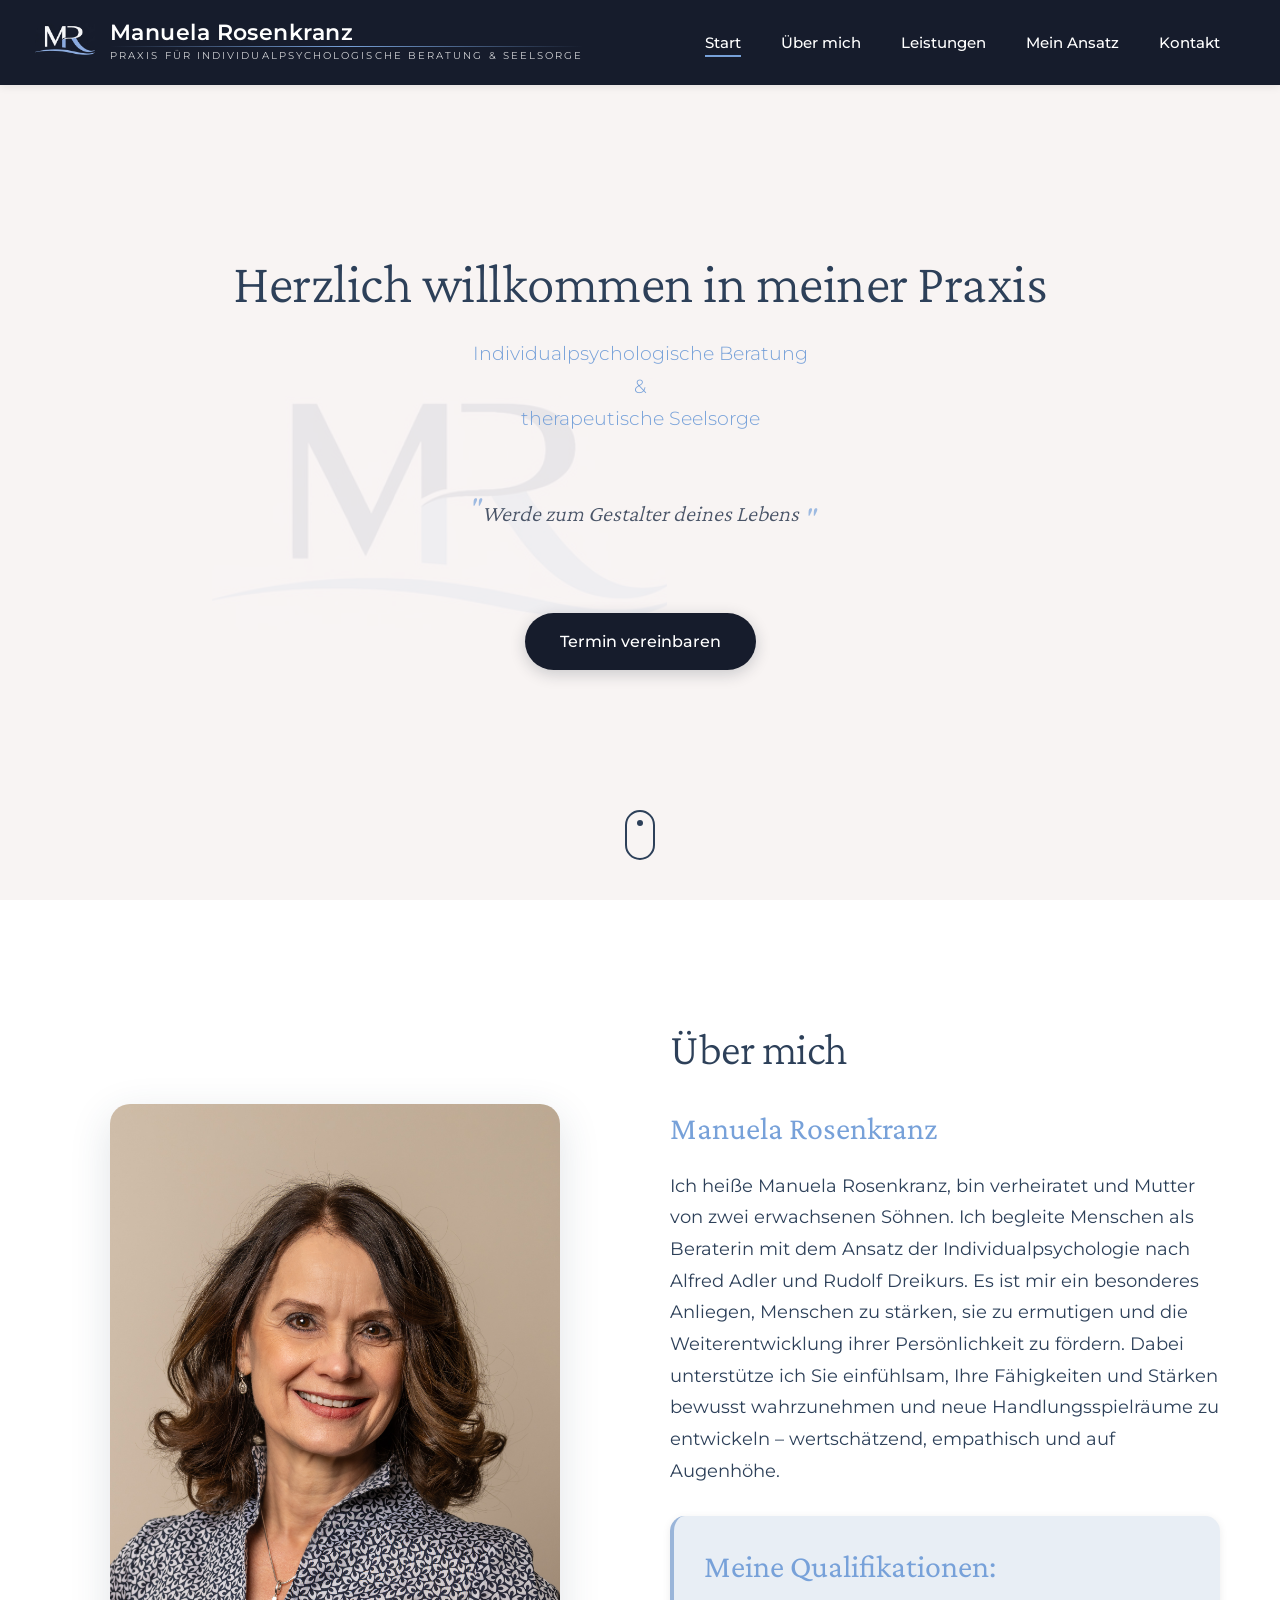
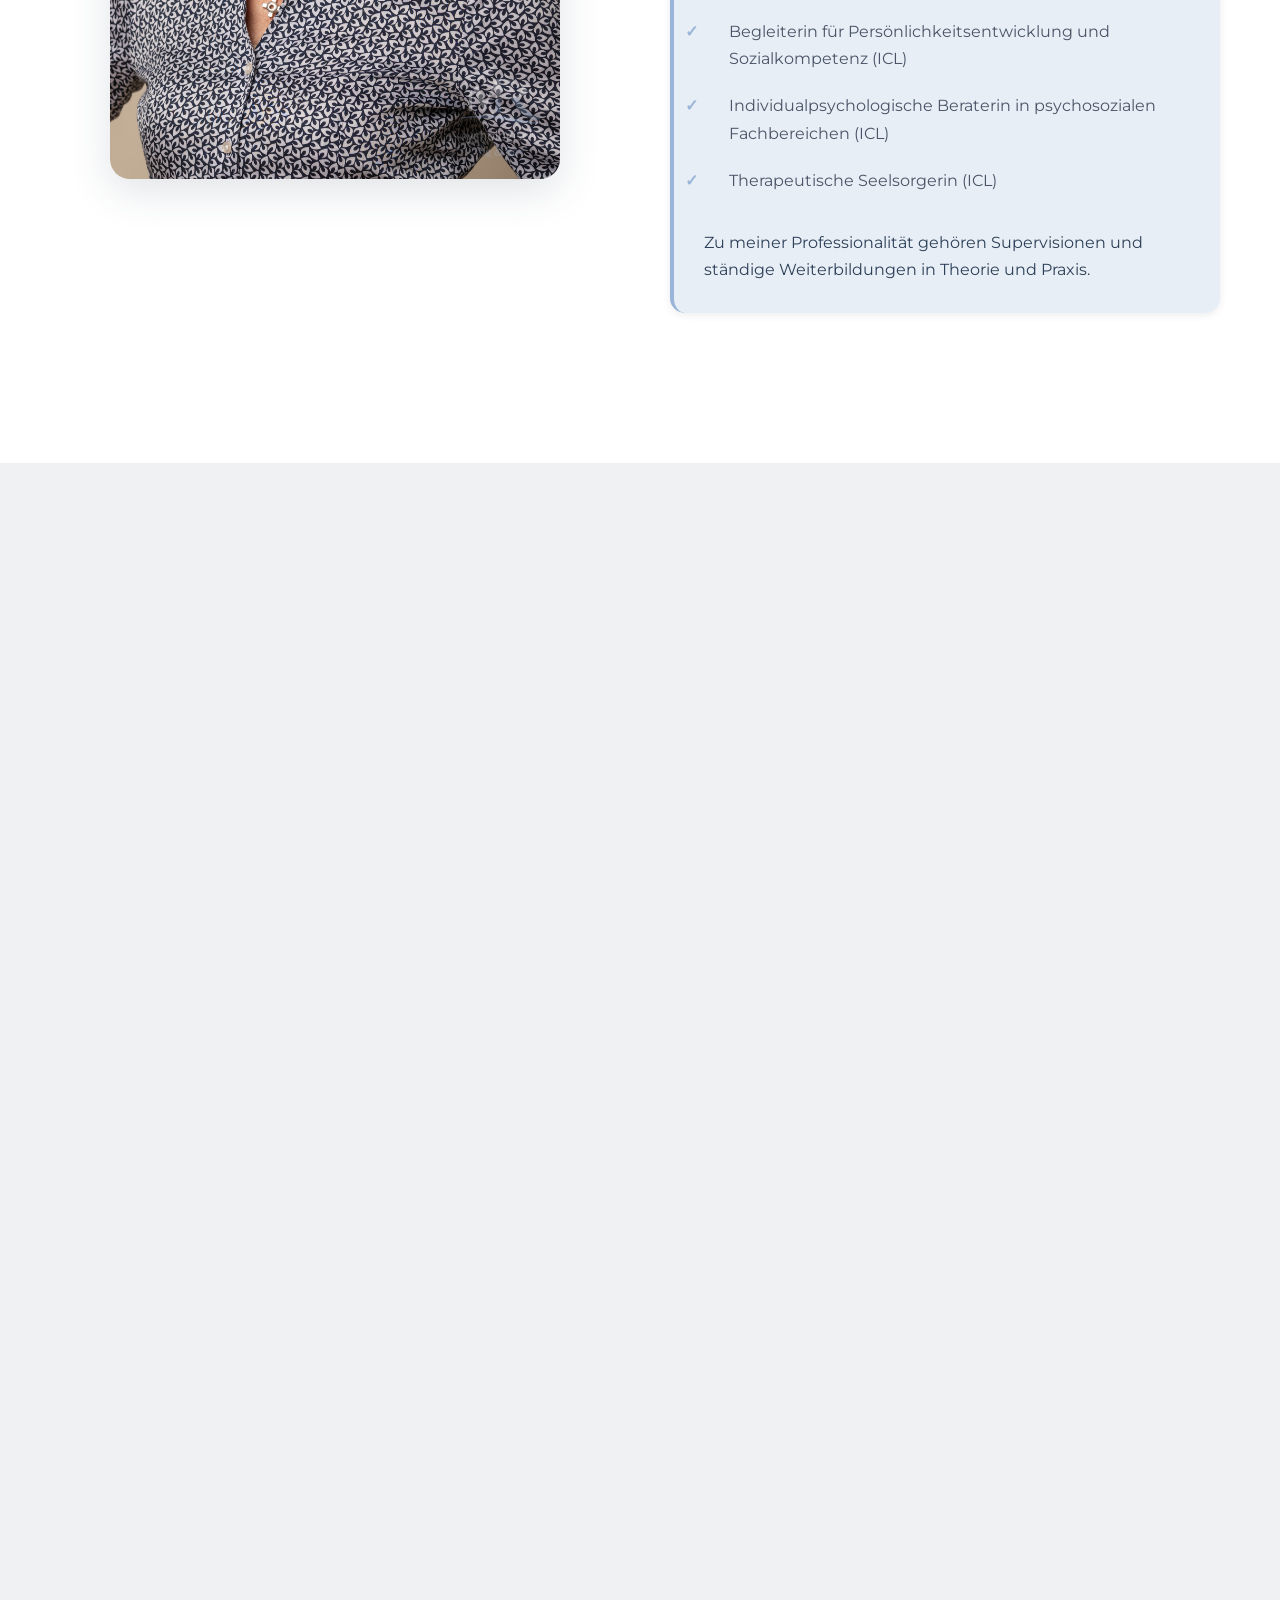
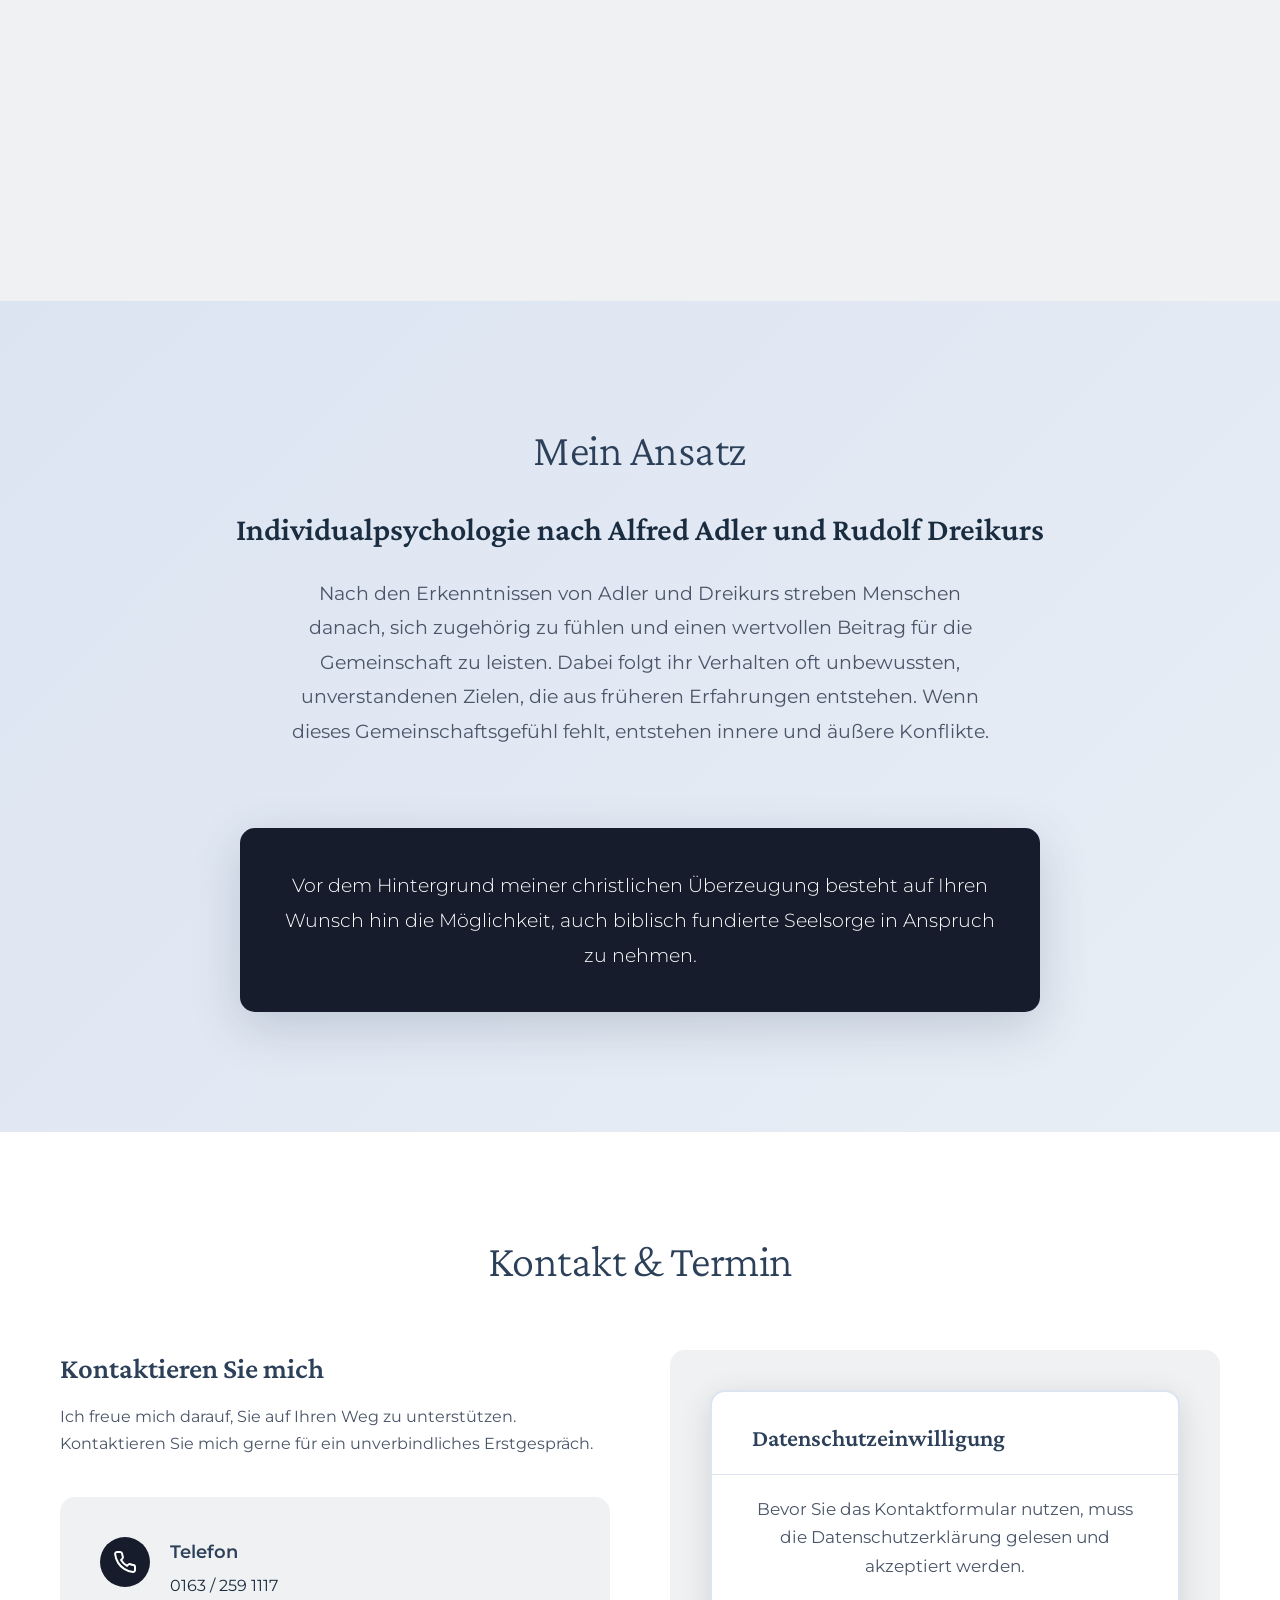
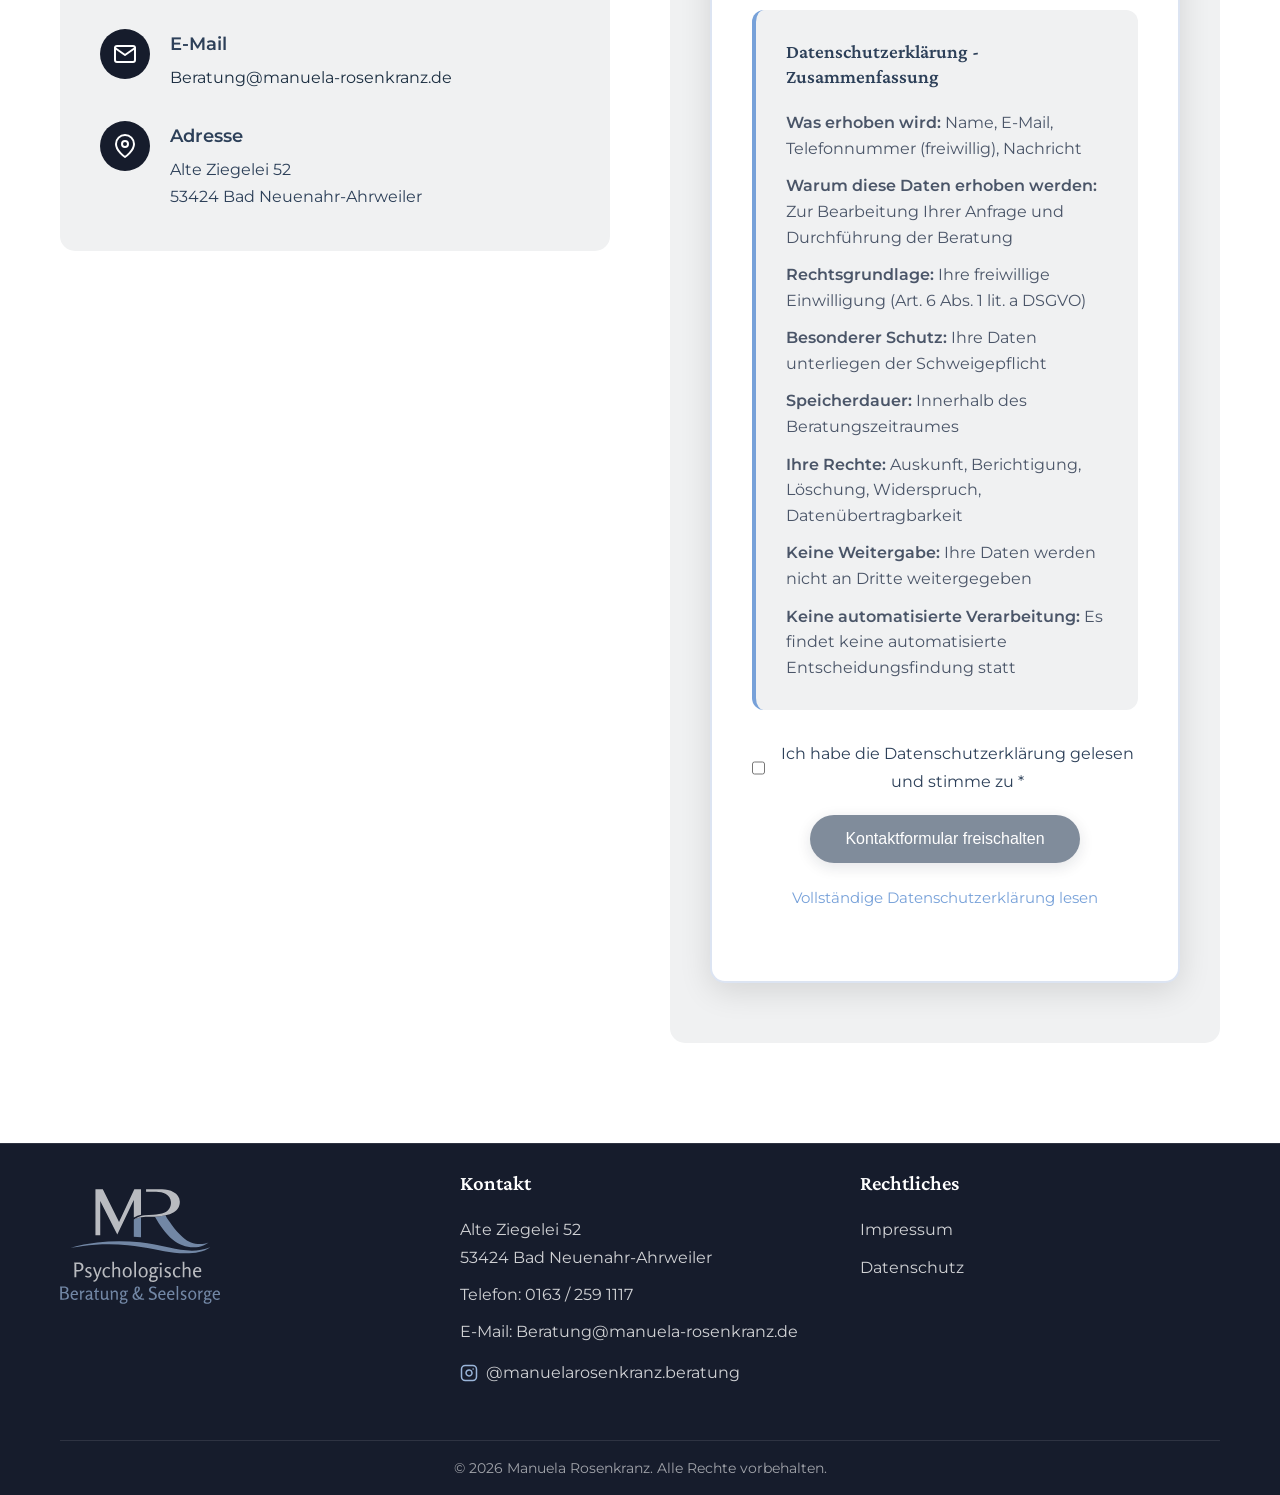
==== commit 986ee981: "Move Instagram link into footer contact details Client asked for the Instagram profile to sit with h" ====
--- a/index.html
+++ b/index.html
@@ -585,14 +585,6 @@
             <div class="footer-content">
                 <div class="footer-section">
                     <img src="images/Logo_MR_negativ.svg" alt="Praxis Manuela Rosenkranz" class="footer-logo">
-                    <a href="https://www.instagram.com/manuelarosenkranz.beratung/" class="social-link" target="_blank" rel="noopener noreferrer" aria-label="Instagram-Profil von Manuela Rosenkranz (öffnet in neuem Fenster)">
-                        <svg xmlns="http://www.w3.org/2000/svg" width="20" height="20" viewBox="0 0 24 24" fill="none" stroke="currentColor" stroke-width="2" stroke-linecap="round" stroke-linejoin="round" aria-hidden="true" focusable="false">
-                            <rect x="2" y="2" width="20" height="20" rx="5" ry="5"/>
-                            <path d="M16 11.37A4 4 0 1 1 12.63 8 4 4 0 0 1 16 11.37z"/>
-                            <line x1="17.5" y1="6.5" x2="17.51" y2="6.5"/>
-                        </svg>
-                        <span>Instagram</span>
-                    </a>
                 </div>
                 
                 <div class="footer-section">
@@ -600,6 +592,16 @@
                     <p>Alte Ziegelei 52<br>53424 Bad Neuenahr-Ahrweiler</p>
                     <p>Telefon: <a href="tel:+491632591117">0163 / 259 1117</a></p>
                     <p>E-Mail: Beratung@manuela-rosenkranz.de</p>
+                    <p class="footer-social">
+                        <a href="https://www.instagram.com/manuelarosenkranz.beratung/" class="social-link" target="_blank" rel="noopener noreferrer" aria-label="Instagram-Profil von Manuela Rosenkranz (öffnet in neuem Fenster)">
+                            <svg xmlns="http://www.w3.org/2000/svg" width="18" height="18" viewBox="0 0 24 24" fill="none" stroke="currentColor" stroke-width="2" stroke-linecap="round" stroke-linejoin="round" aria-hidden="true" focusable="false">
+                                <rect x="2" y="2" width="20" height="20" rx="5" ry="5"/>
+                                <path d="M16 11.37A4 4 0 1 1 12.63 8 4 4 0 0 1 16 11.37z"/>
+                                <line x1="17.5" y1="6.5" x2="17.51" y2="6.5"/>
+                            </svg>
+                            <span>@manuelarosenkranz.beratung</span>
+                        </a>
+                    </p>
                 </div>
 
                 <div class="footer-section">
--- a/styles.css
+++ b/styles.css
@@ -2350,42 +2350,50 @@
     text-decoration: underline;
 }
 
+.footer-section p.footer-social {
+    margin-top: 14px;
+}
+
 .footer-section .social-link {
     display: inline-flex;
     align-items: center;
-    gap: 10px;
-    margin-top: 4px;
-    padding: 9px 18px;
-    border: 1px solid rgba(255, 255, 255, 0.18);
-    border-radius: 50px;
+    gap: 8px;
     color: rgba(255, 255, 255, 0.8);
-    font-size: 0.9rem;
-    letter-spacing: 0.02em;
     transition: var(--transition);
 }
 
 .footer-section .social-link svg {
     flex-shrink: 0;
+    color: var(--color-accent);
+    transition: var(--transition);
 }
 
 .footer-section .social-link:hover,
 .footer-section .social-link:focus-visible {
     color: var(--color-white);
-    border-color: var(--color-secondary);
-    background: rgba(119, 161, 217, 0.12);
-    transform: translateY(-2px);
     text-decoration: none;
+}
+
+.footer-section .social-link:hover span,
+.footer-section .social-link:focus-visible span {
+    text-decoration: underline;
+}
+
+.footer-section .social-link:hover svg,
+.footer-section .social-link:focus-visible svg {
+    color: var(--color-secondary);
+    transform: translateY(-1px);
 }
 
 .footer-section .social-link:focus-visible {
     outline: 2px solid var(--color-secondary);
-    outline-offset: 3px;
-}
-
-@media (max-width: 480px) {
-    .footer-section .social-link {
-        padding: 8px 16px;
-        font-size: 0.85rem;
+    outline-offset: 4px;
+    border-radius: 4px;
+}
+
+@media (max-width: 768px) {
+    .footer-section p.footer-social {
+        margin-top: 12px;
     }
 }
 
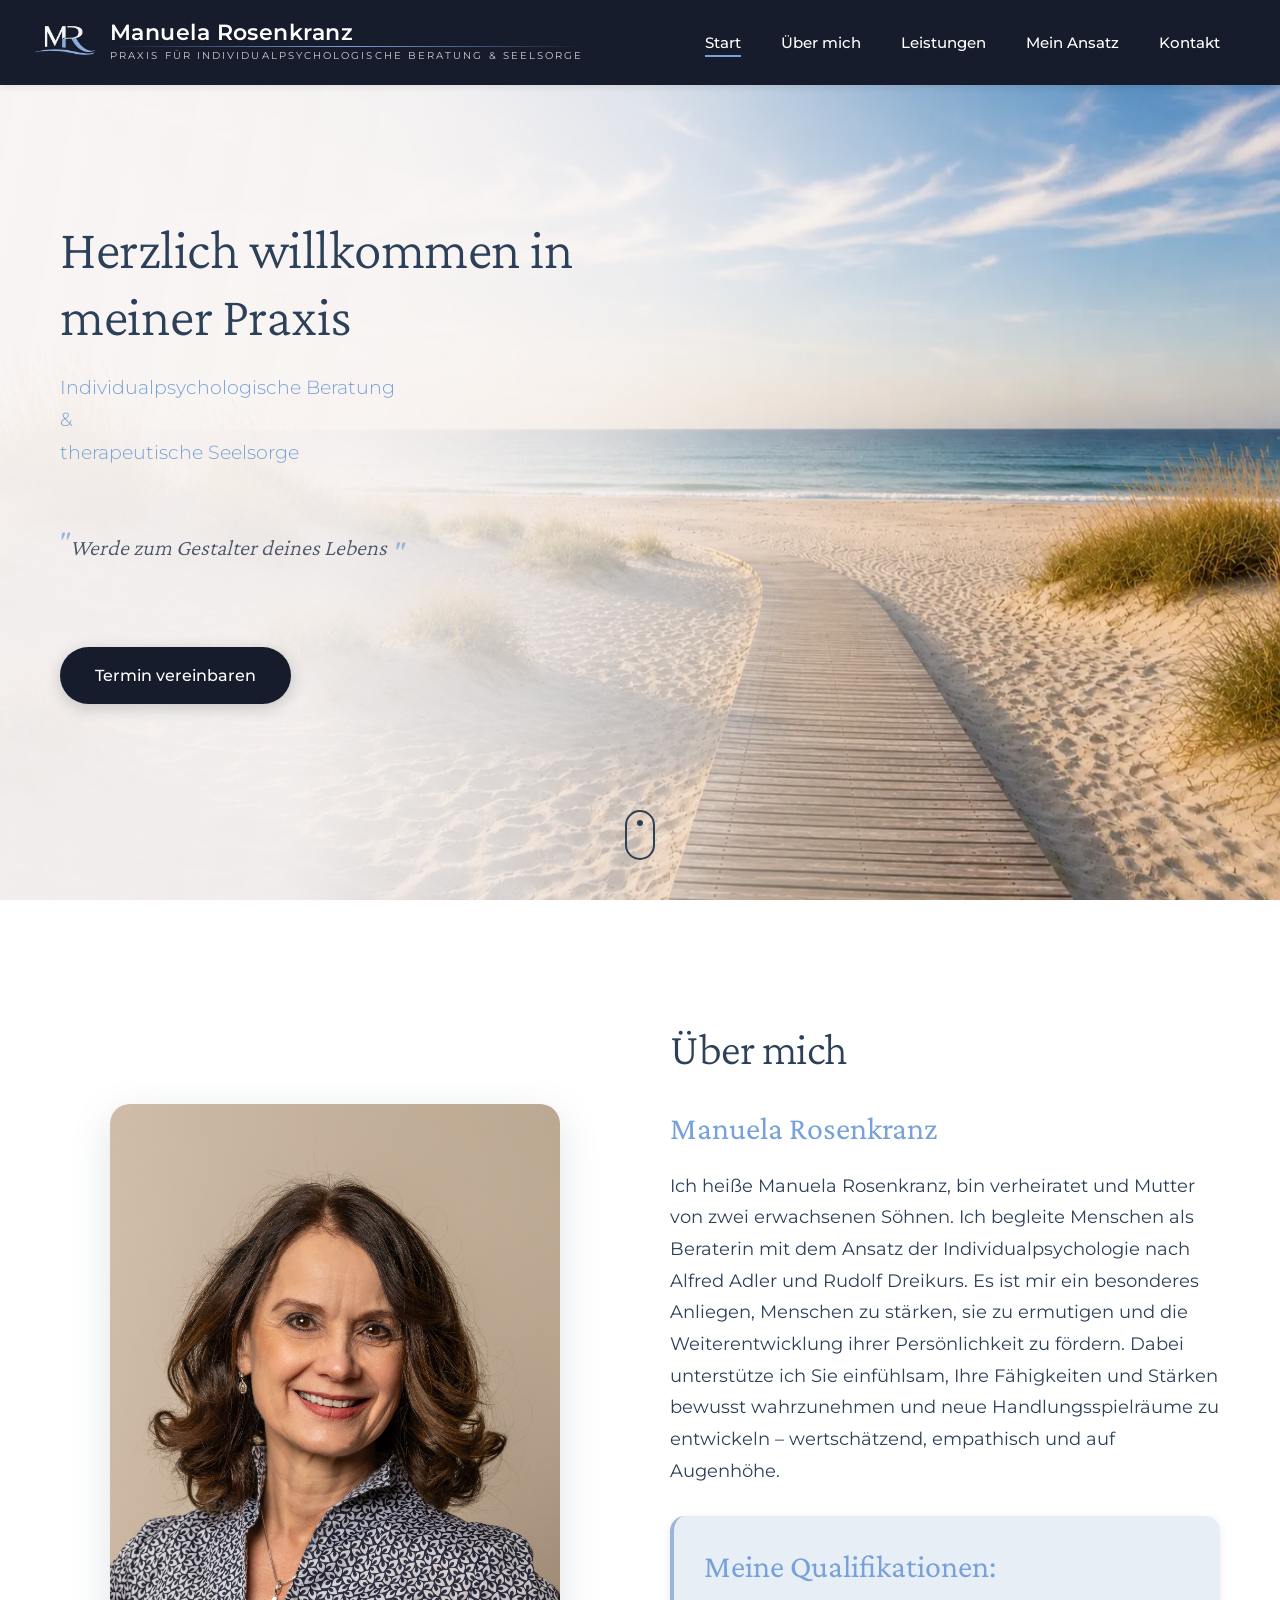
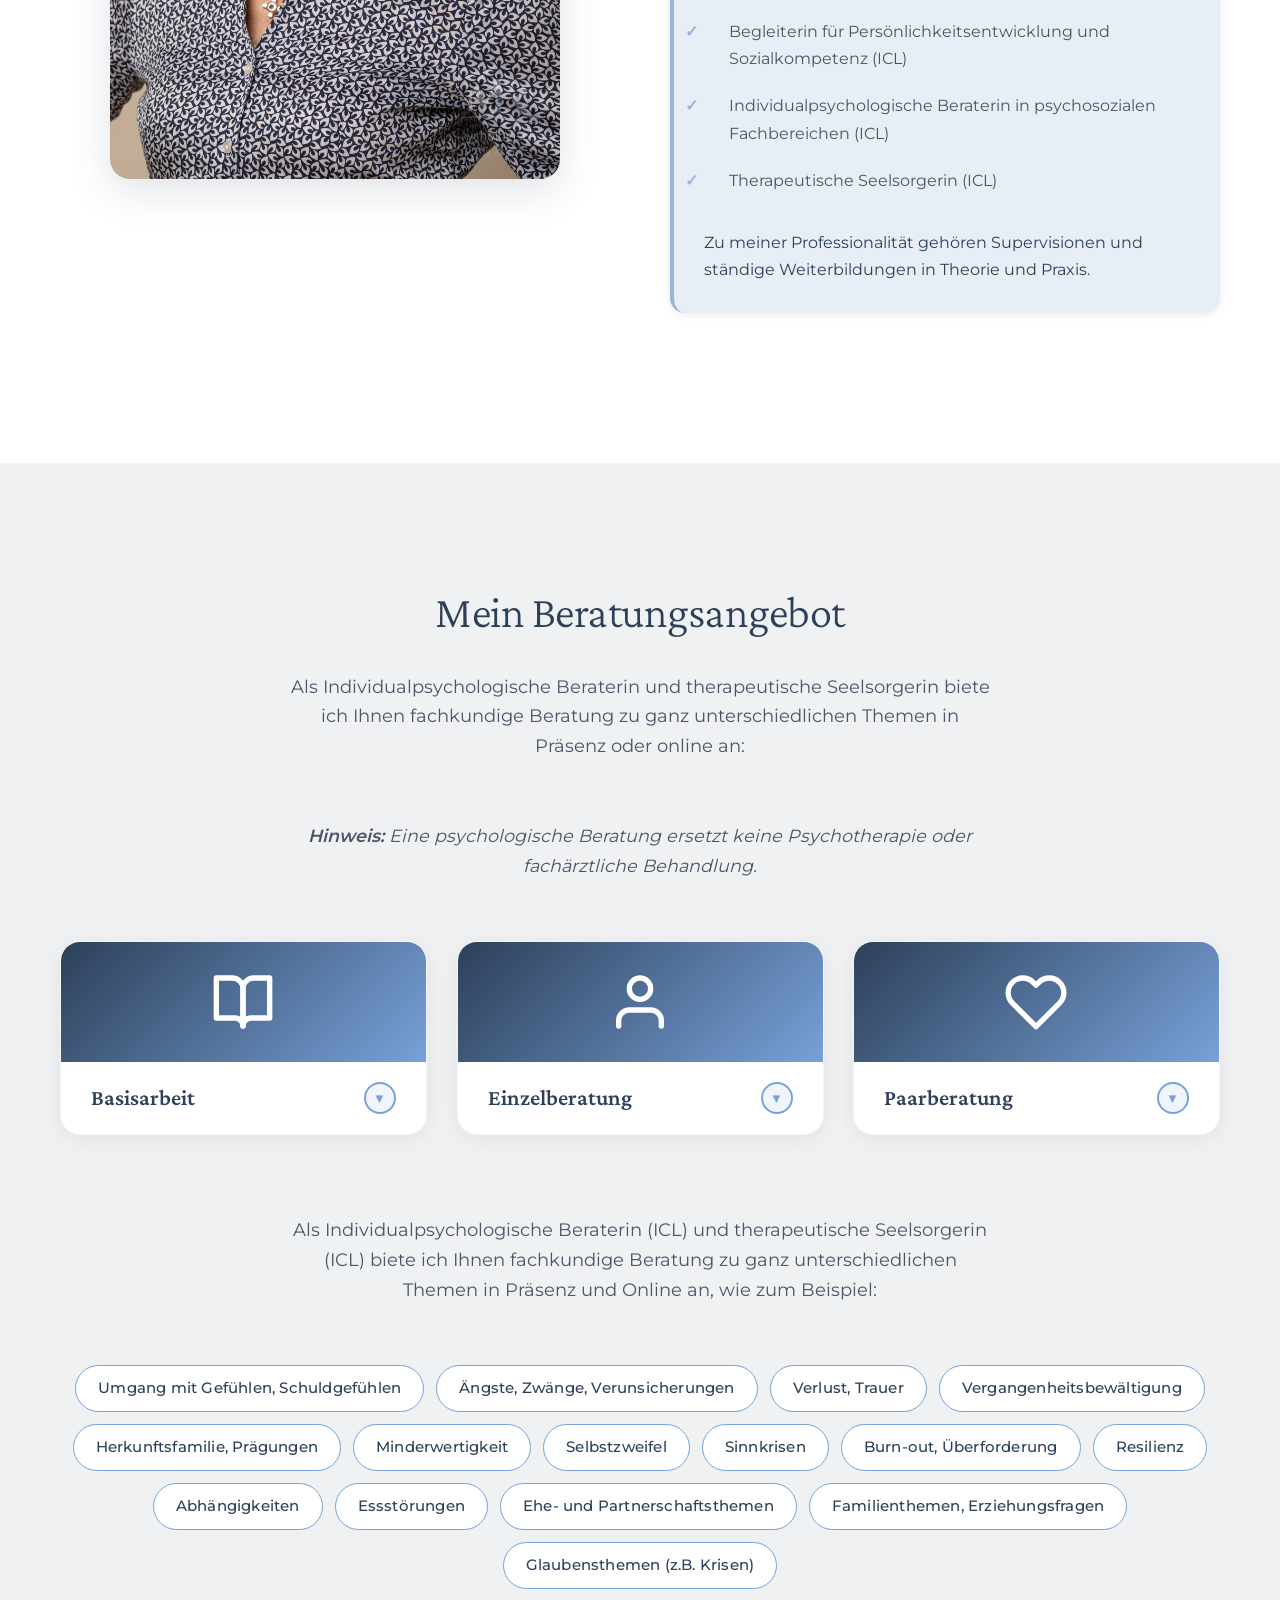
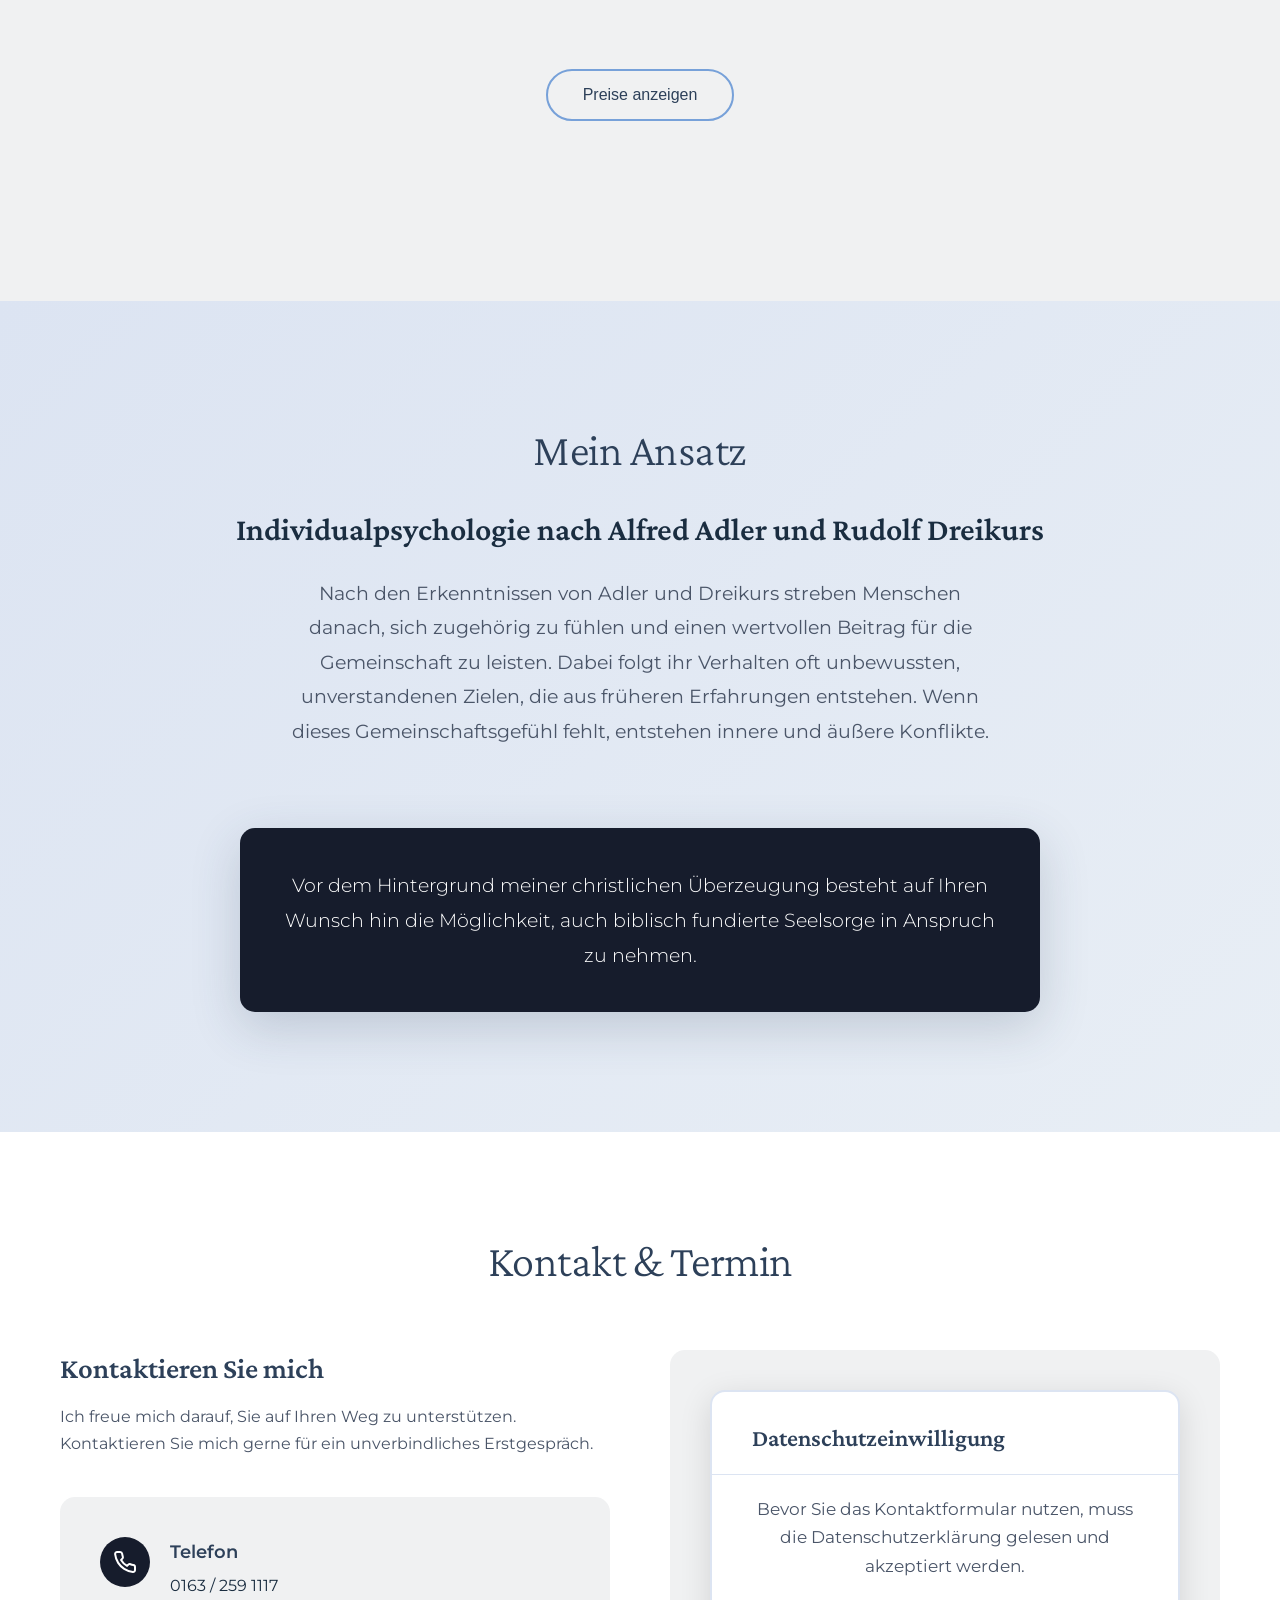
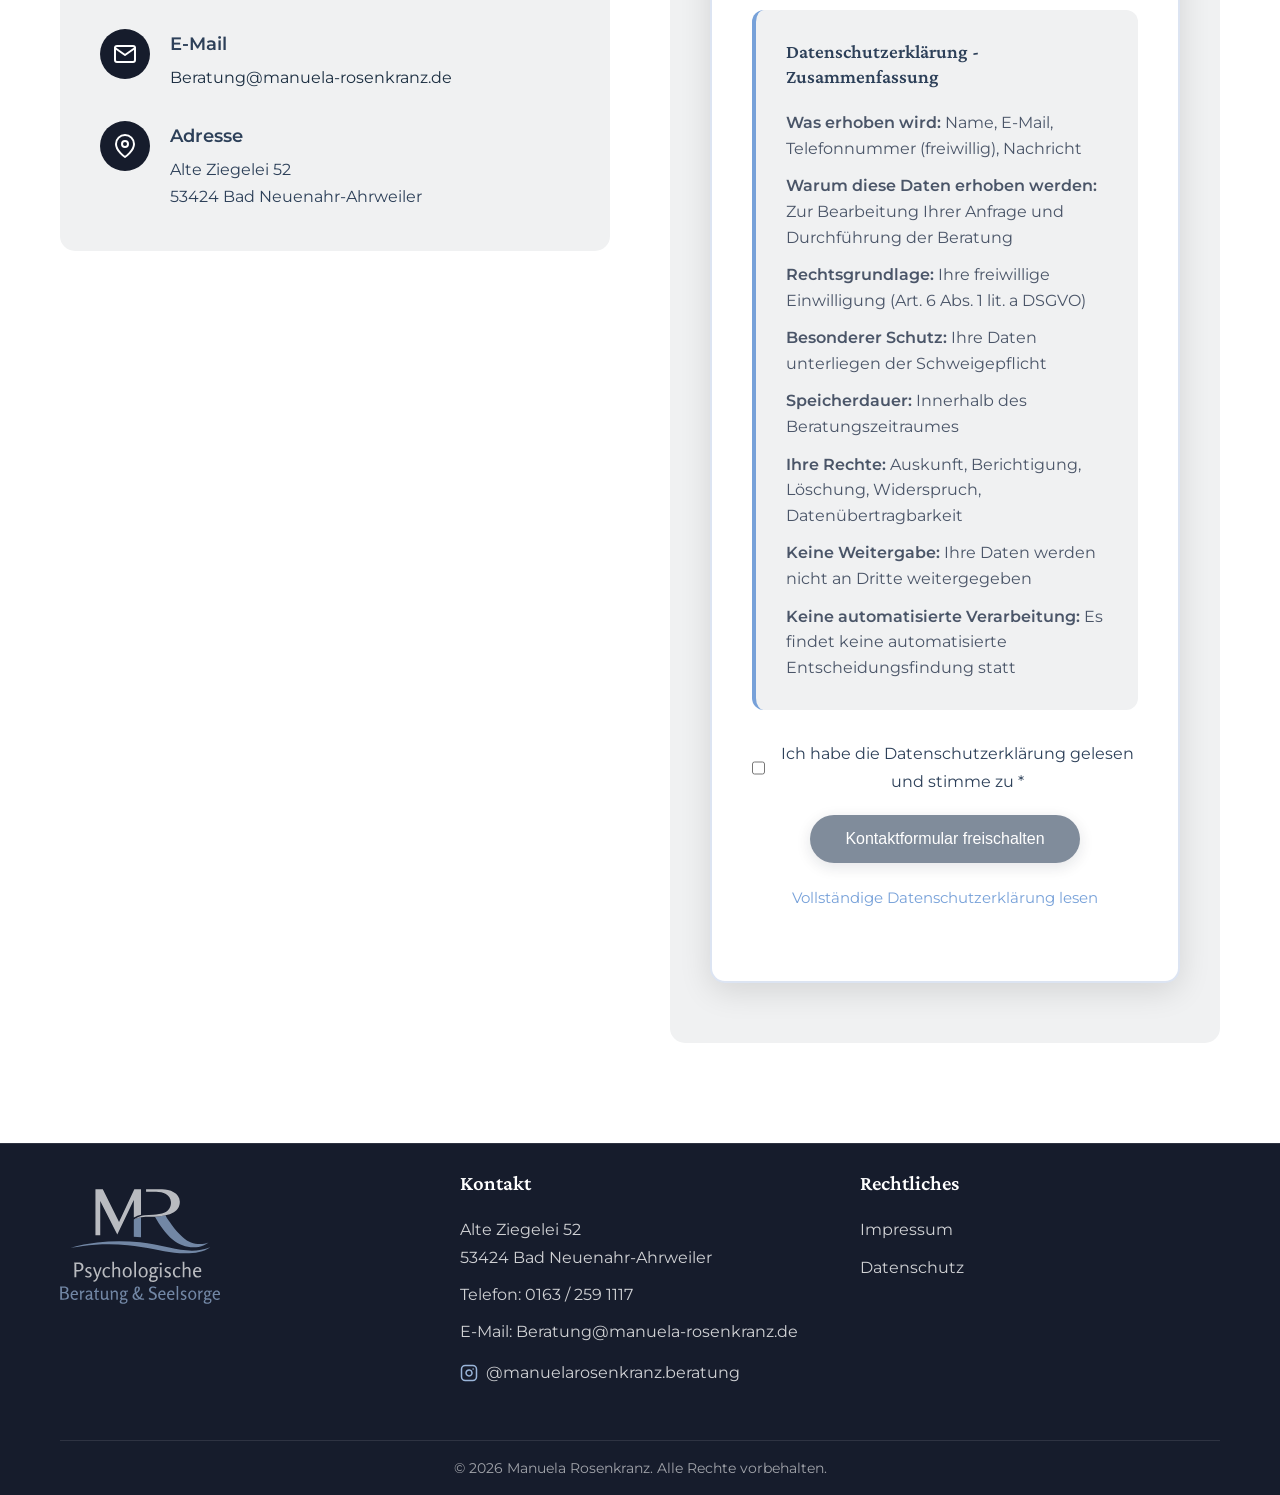
==== commit 288f43b6: "Put the beach photo into the hero, move text left, drop the logo The hero read as empty. It now carr" ====
--- a/index.html
+++ b/index.html
@@ -46,8 +46,8 @@
     
     <link rel="stylesheet" href="fonts/fonts.css">
     
-    <link rel="stylesheet" href="styles.css?v=2">
-    <link rel="stylesheet" href="responsive-mobile.css?v=2">
+    <link rel="stylesheet" href="styles.css?v=3">
+    <link rel="stylesheet" href="responsive-mobile.css?v=3">
     
     <script type="application/ld+json">
     {
@@ -278,16 +278,15 @@
     </nav>
 
     <section id="home" class="hero">
+        <div class="hero-background">
+            <picture>
+                <source type="image/webp" srcset="images/hero-strand-800.webp 800w, images/hero-strand.webp 1448w" sizes="100vw">
+                <img src="images/hero-strand.jpg" srcset="images/hero-strand-800.jpg 800w, images/hero-strand.jpg 1448w" sizes="100vw" width="1448" height="1086" alt="" fetchpriority="high" decoding="async">
+            </picture>
+        </div>
         <div class="hero-overlay"></div>
-        <div class="hero-background"></div>
-        <div class="hero-watermark">
-            <img src="MR.png" alt="">
-        </div>
         <div class="container">
             <div class="hero-content">
-                <div class="hero-logo">
-                    <img src="images/Logo_MR_negativ.svg" alt="Praxis Manuela Rosenkranz Logo">
-                </div>
                 <h1 class="hero-title">Herzlich willkommen in meiner Praxis</h1>
                 <p class="hero-subtitle">Individualpsychologische Beratung<br>&<br>therapeutische Seelsorge</p>
                 
--- a/styles.css
+++ b/styles.css
@@ -346,43 +346,71 @@
     right: 0;
     bottom: 0;
     z-index: 1;
-    display: none;
+    display: block;
+}
+
+.hero-background picture {
+    display: block;
+    width: 100%;
+    height: 100%;
 }
 
 .hero-background img {
     width: 100%;
     height: 100%;
     object-fit: cover;
-    opacity: 0.3;
-}
-
+    object-position: center 55%;
+    opacity: 1;
+    animation: heroImageFadeIn 1.8s ease-out both;
+}
+
+@keyframes heroImageFadeIn {
+    from {
+        opacity: 0;
+        transform: scale(1.04);
+    }
+    to {
+        opacity: 1;
+        transform: scale(1);
+    }
+}
+
+/* Heller Verlauf von links: haelt den Textbereich so hell wie zuvor,
+   gibt das Foto nach rechts hin frei */
 .hero-overlay {
-    display: none;
+    display: block;
+    position: absolute;
+    top: 0;
+    left: 0;
+    right: 0;
+    bottom: 0;
+    z-index: 2;
+    pointer-events: none;
+    background: linear-gradient(100deg,
+        rgba(248, 244, 243, 0.97) 0%,
+        rgba(248, 244, 243, 0.94) 30%,
+        rgba(248, 244, 243, 0.74) 46%,
+        rgba(248, 244, 243, 0.30) 64%,
+        rgba(248, 244, 243, 0) 80%);
+}
+
+/* .hero ist ein Flex-Container, der .container sonst auf Inhaltsbreite
+   schrumpfen laesst - dann waere der Text trotz margin:0 wieder mittig */
+.hero > .container {
+    width: 100%;
 }
 
 .hero-content {
     position: relative;
-    z-index: 2;
-    text-align: center;
-    padding: 60px 20px 40px;
-    max-width: 900px;
-    margin: 0 auto;
+    z-index: 3;
+    text-align: left;
+    padding: 60px 0 40px;
+    max-width: 620px;
+    margin: 0;
 }
 
 .hero-watermark {
-    position: absolute;
-    left: 15%;
-    top: 65%;
-    transform: translateY(-65%);
-    z-index: 1;
-    opacity: 0.08;
-    pointer-events: none;
-    padding: 20px;
-}
-
-.hero-watermark img {
-    width: 455px;
-    height: auto;
+    display: none;
 }
 
 @keyframes heroContentFadeIn {
@@ -510,13 +538,13 @@
     font-size: clamp(1.2rem, 3vw, 1.6rem);
     color: var(--color-secondary);
     margin-bottom: 20px;
-    margin-left: auto;
-    margin-right: auto;
+    margin-left: 0;
+    margin-right: 0;
     font-weight: 300;
     opacity: 0;
     transform: translateY(20px);
     animation: subtitleSlideIn 1s ease-out 1s forwards;
-    text-align: center;
+    text-align: left;
     max-width: 100%;
 }
 
@@ -549,8 +577,8 @@
 .hero-quote {
     position: relative;
     max-width: 500px;
-    margin: 60px auto 0;
-    text-align: center;
+    margin: 60px 0 0;
+    text-align: left;
     opacity: 0;
     transform: translateY(20px);
     animation: quoteSlideIn 1s ease-out 1.2s forwards;
@@ -632,7 +660,7 @@
 .hero-buttons {
     display: flex;
     gap: 20px;
-    justify-content: center;
+    justify-content: flex-start;
     flex-wrap: wrap;
     margin-top: 60px;
     opacity: 0;
@@ -668,10 +696,49 @@
         gap: 12px;
         margin-top: 25px;
     }
-    
+
     .btn {
         padding: 16px 30px;
         font-size: 15px;
+    }
+}
+
+/* Hero auf Tablet/Handy: zentriertes Layout wie bisher, dazu ein
+   flaechiger heller Schleier statt des Verlaufs von links */
+@media (max-width: 900px) {
+    .hero-overlay {
+        background: linear-gradient(180deg,
+            rgba(248, 244, 243, 0.93) 0%,
+            rgba(248, 244, 243, 0.88) 50%,
+            rgba(248, 244, 243, 0.92) 100%);
+    }
+
+    .hero-content {
+        text-align: center;
+        max-width: 100%;
+        margin: 0 auto;
+        padding: 60px 20px 40px;
+    }
+
+    .hero-subtitle {
+        text-align: center;
+        margin-left: auto;
+        margin-right: auto;
+    }
+
+    .hero-quote {
+        margin: 60px auto 0;
+        text-align: center;
+    }
+
+    .hero-buttons {
+        justify-content: center;
+    }
+}
+
+@media (prefers-reduced-motion: reduce) {
+    .hero-background img {
+        animation: none;
     }
 }
 
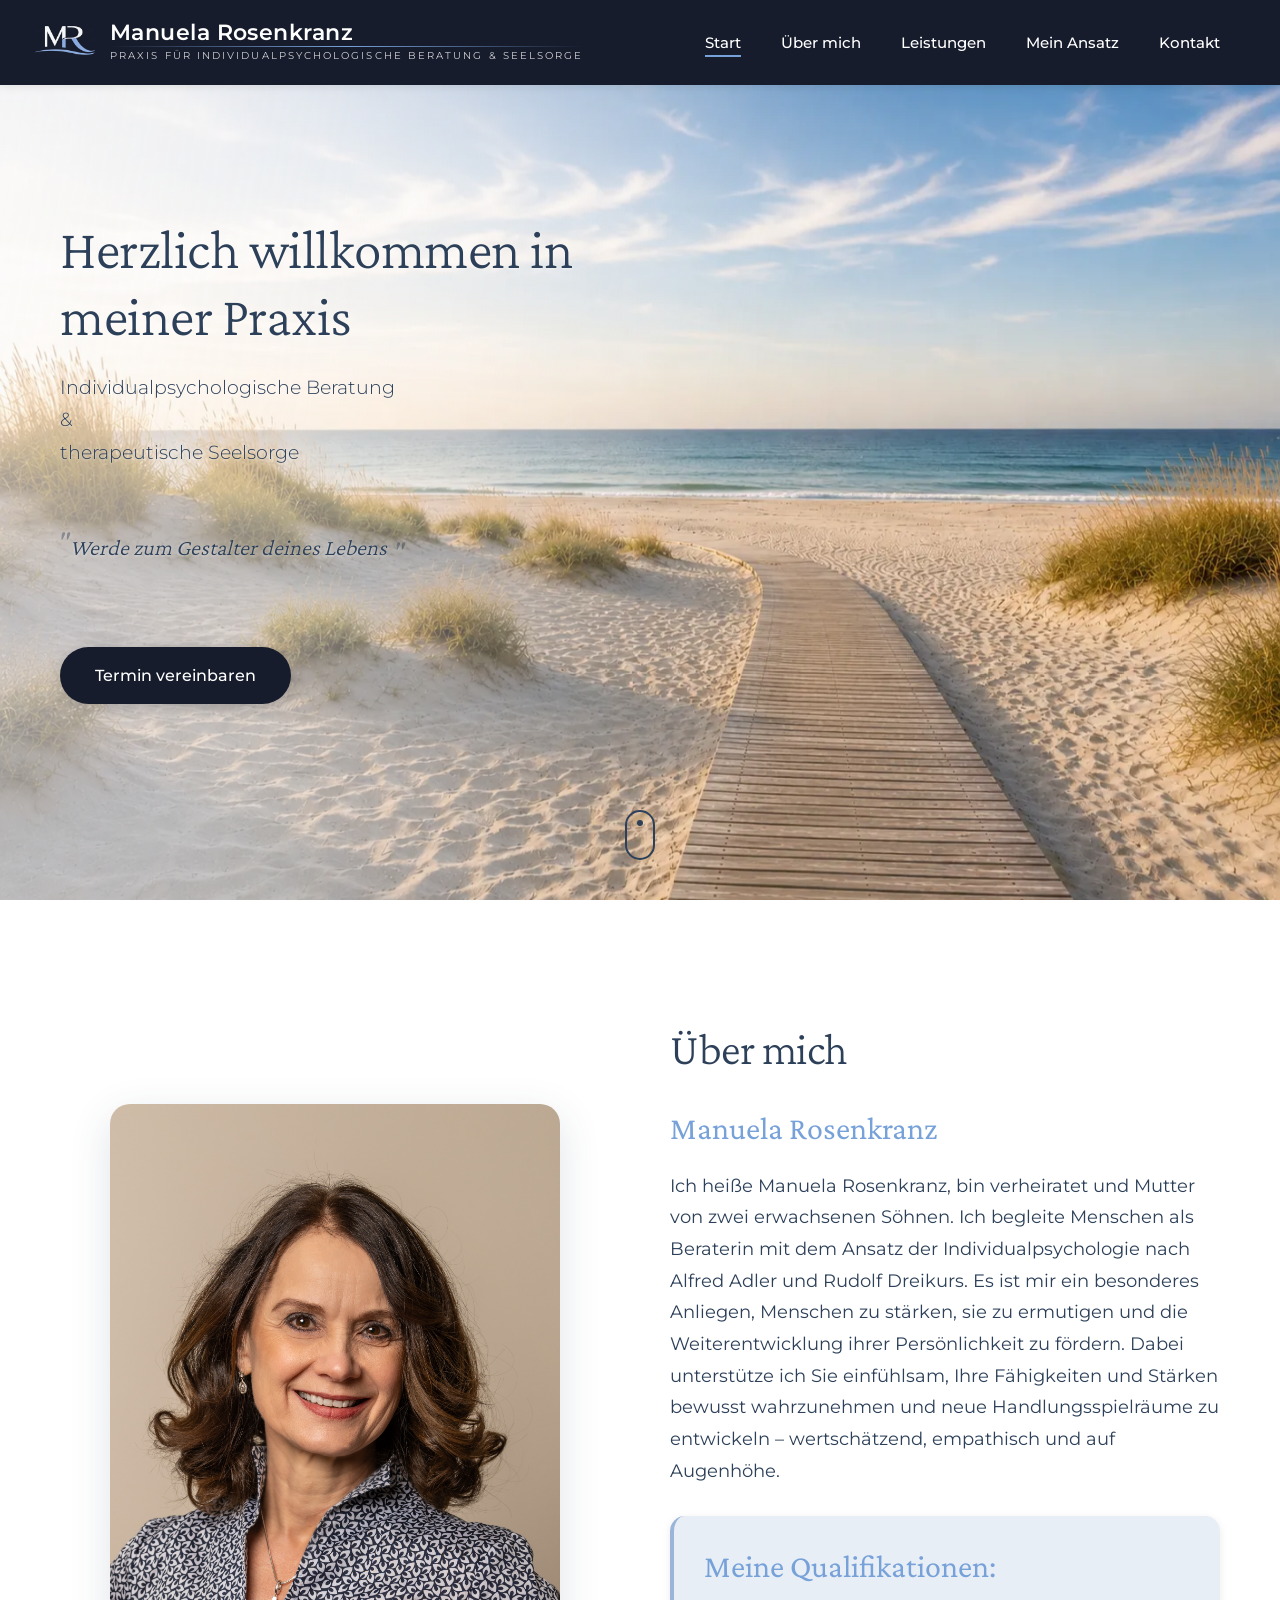
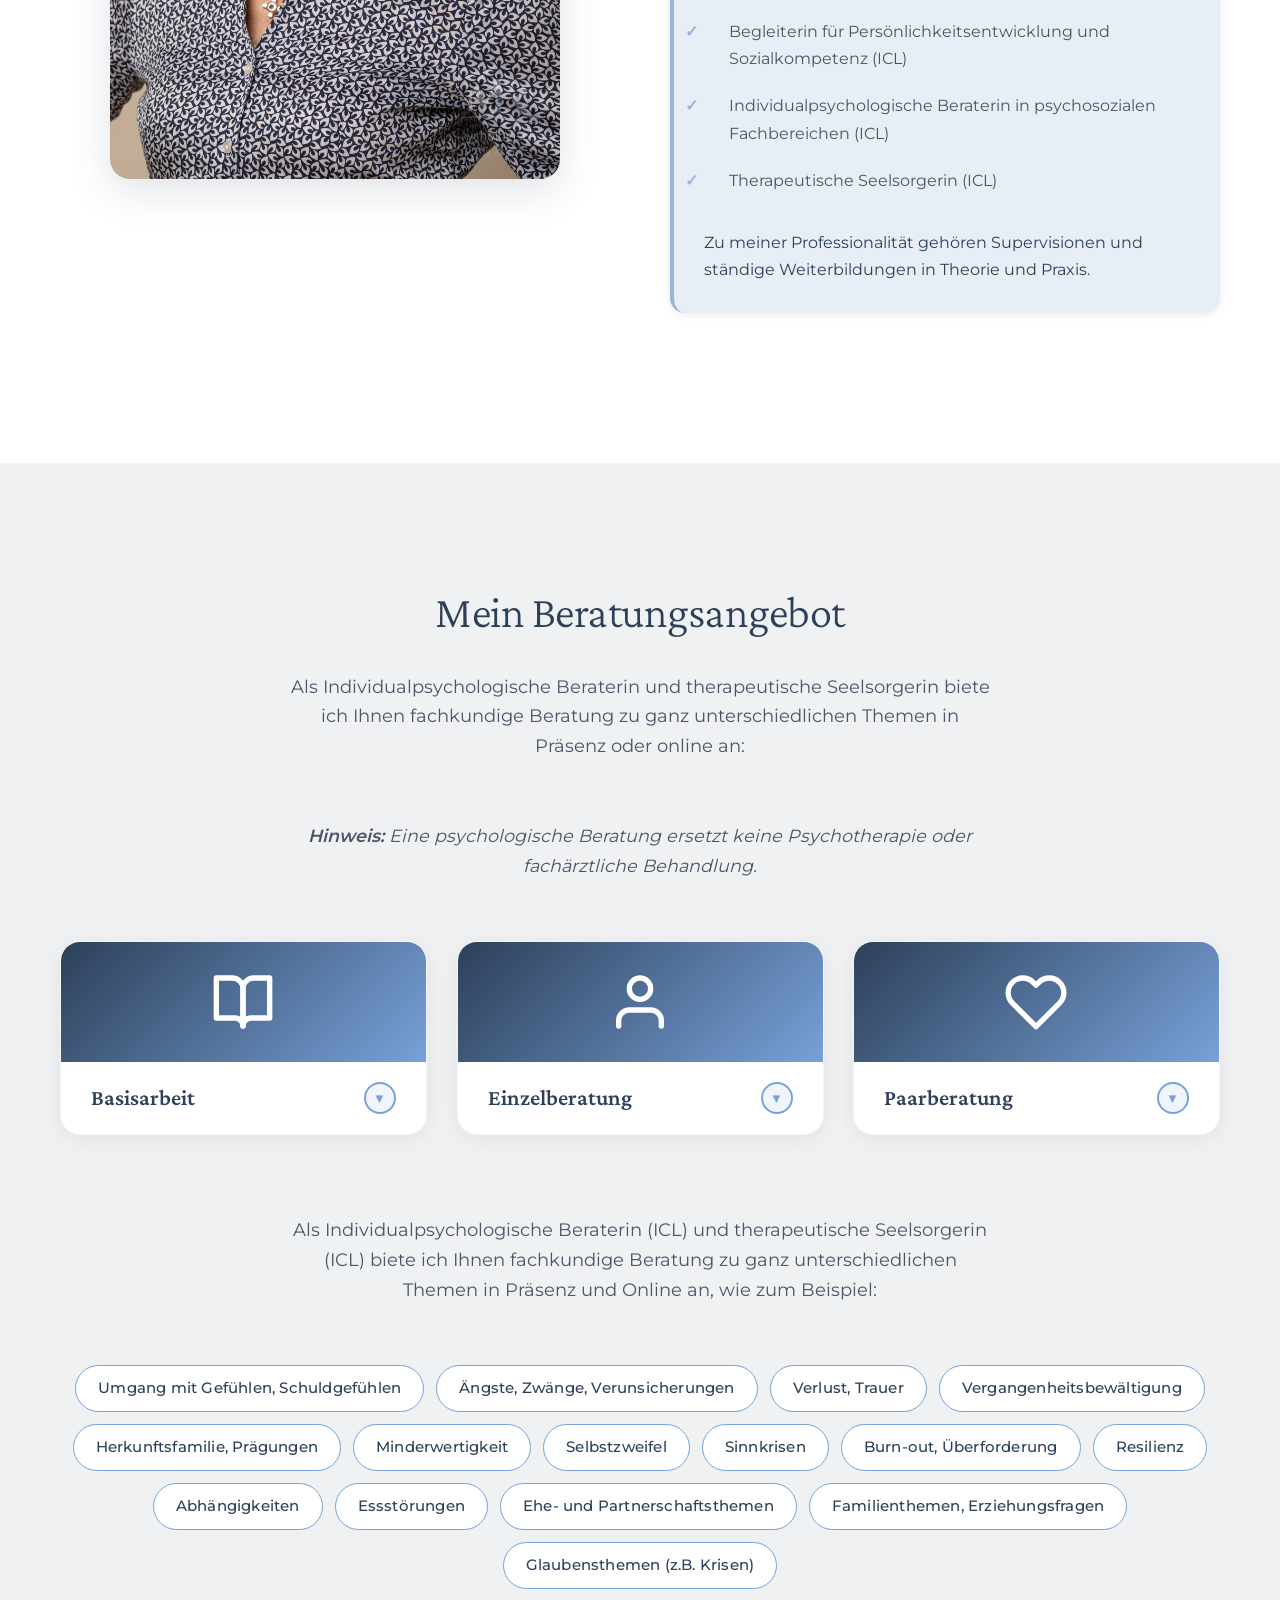
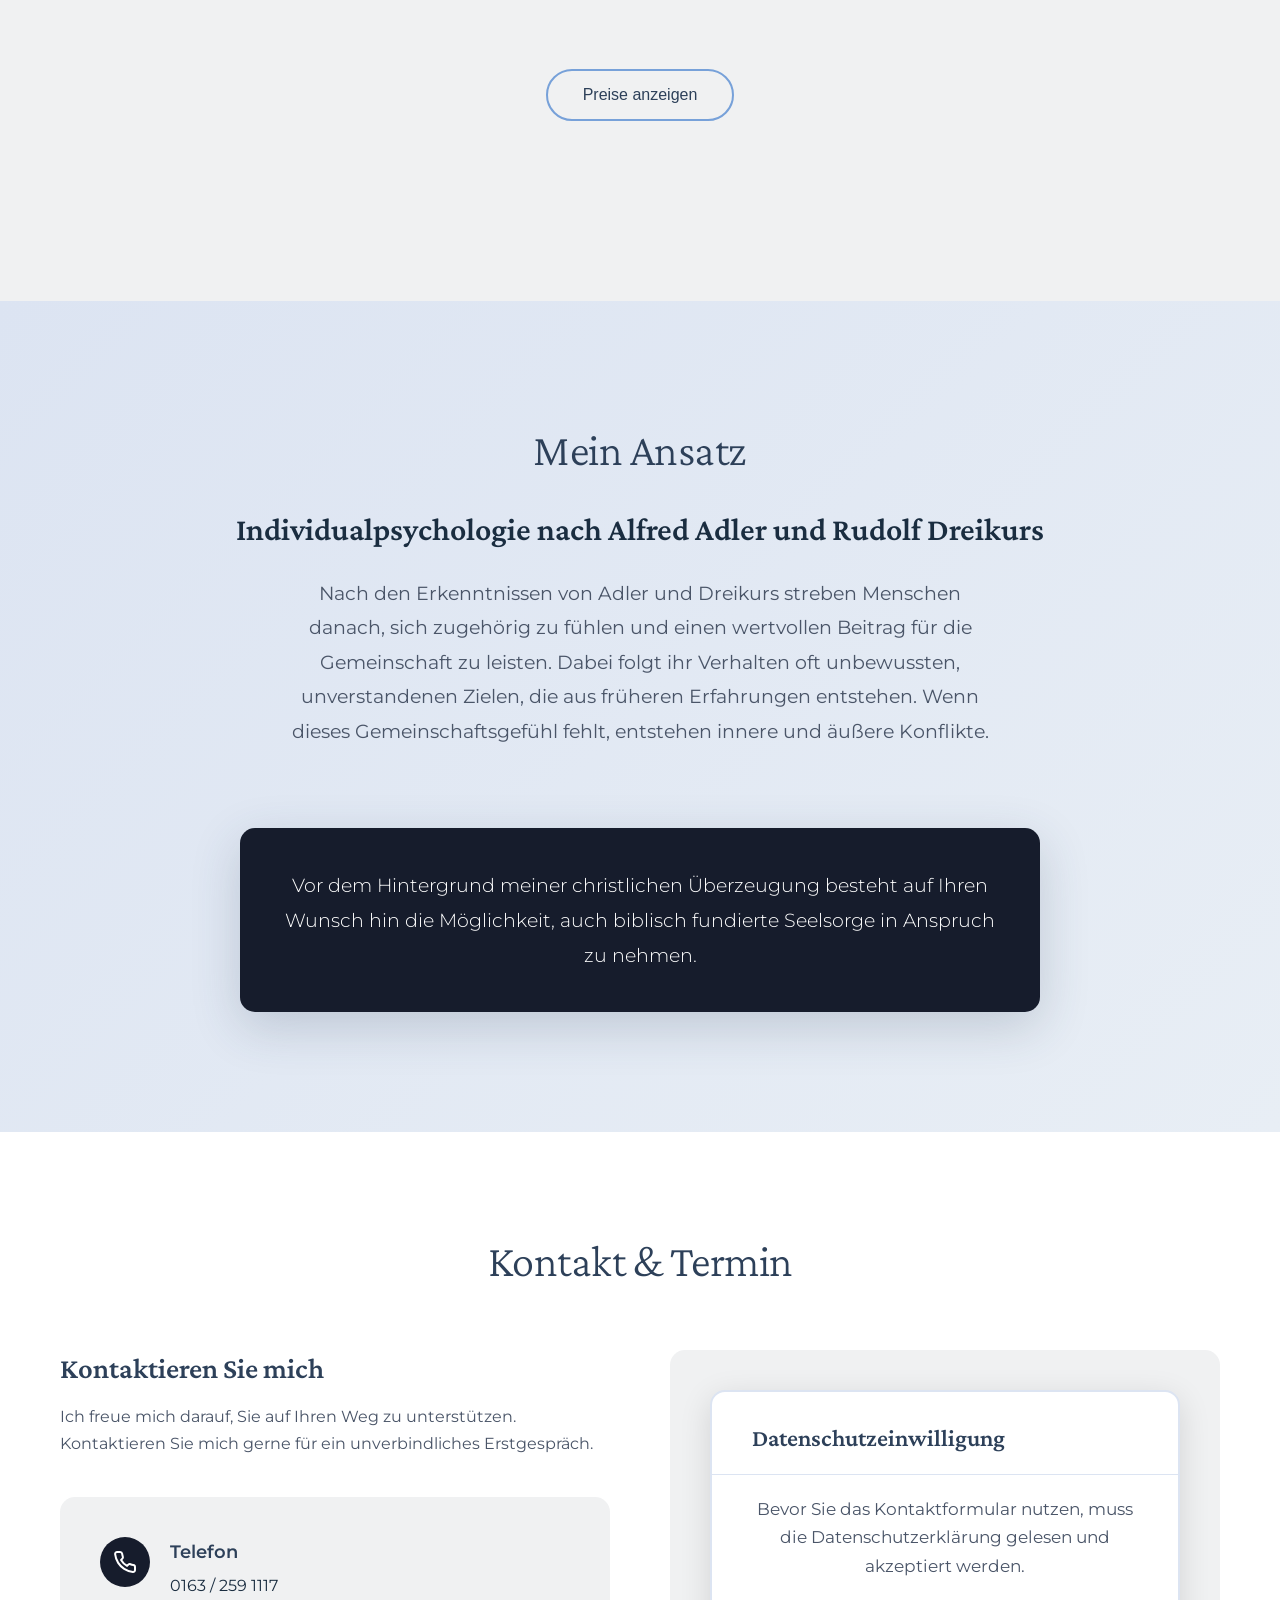
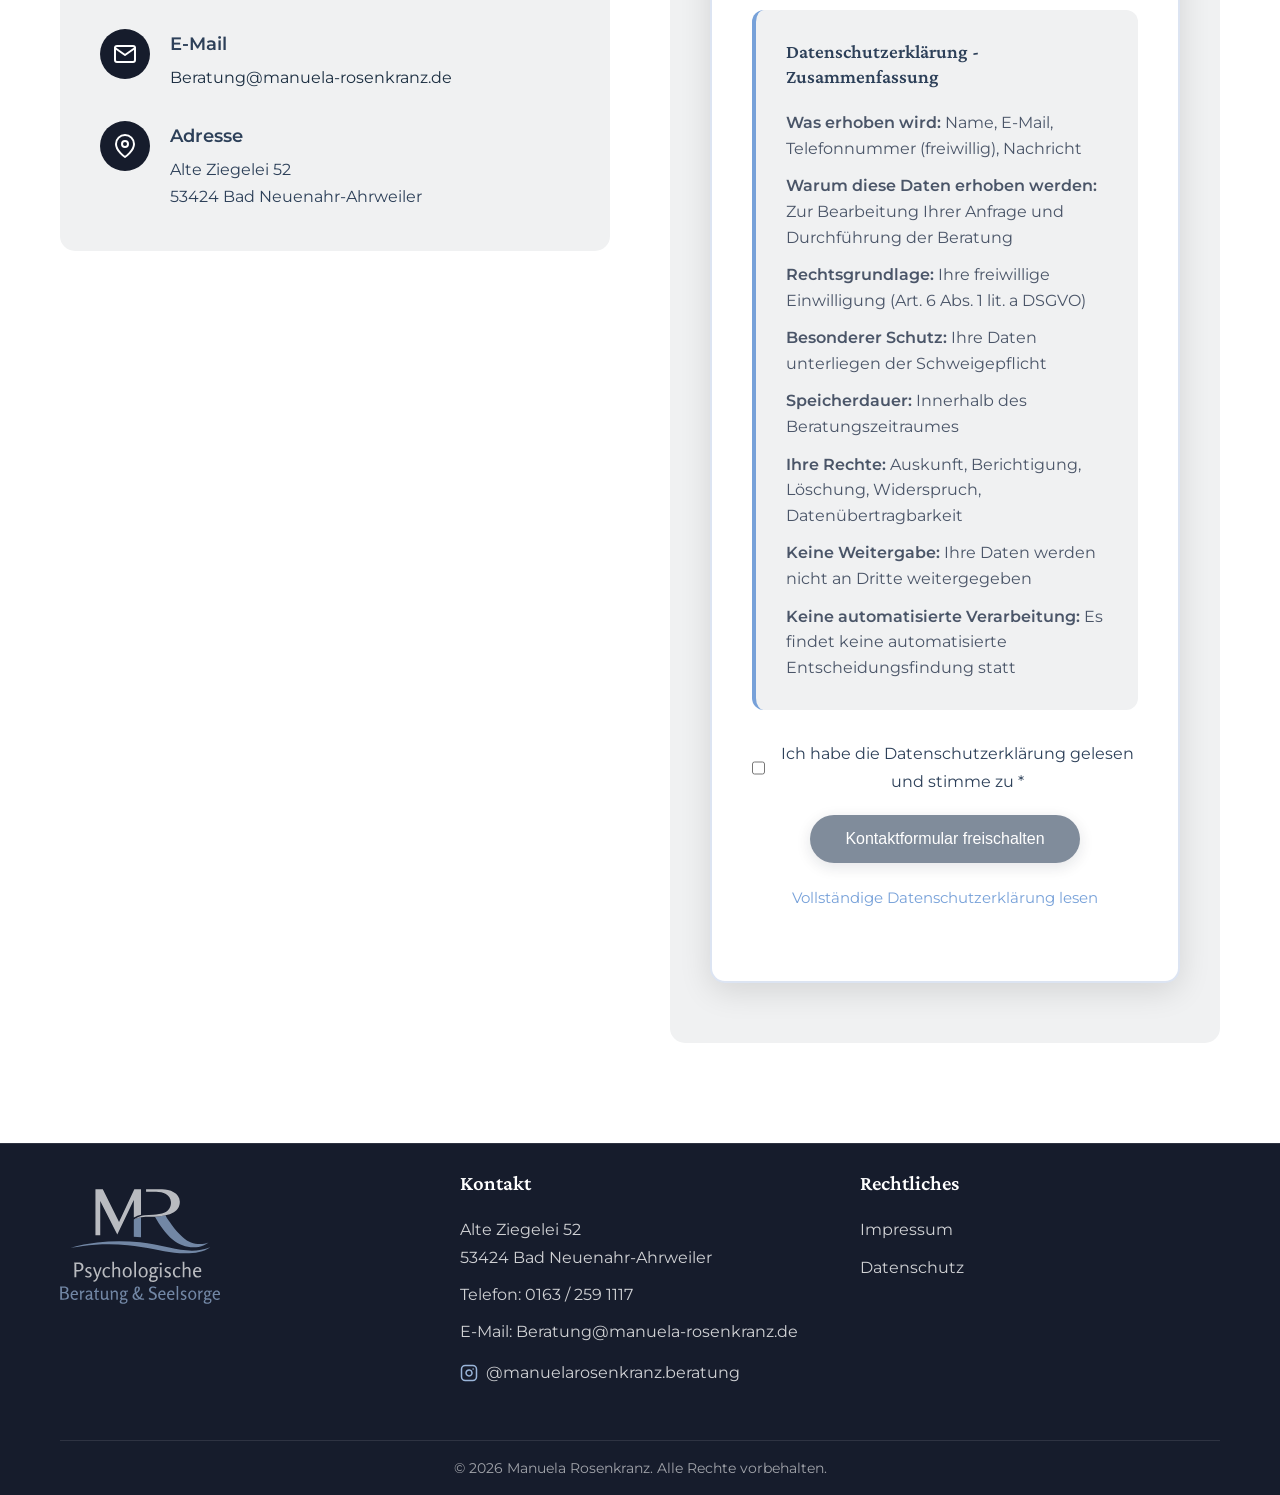
==== commit 3b75d015: "Let the hero photo show in full colour, add a brand scrollbar The cream scrim washed the whole first" ====
--- a/index.html
+++ b/index.html
@@ -46,8 +46,8 @@
     
     <link rel="stylesheet" href="fonts/fonts.css">
     
-    <link rel="stylesheet" href="styles.css?v=3">
-    <link rel="stylesheet" href="responsive-mobile.css?v=3">
+    <link rel="stylesheet" href="styles.css?v=4">
+    <link rel="stylesheet" href="responsive-mobile.css?v=4">
     
     <script type="application/ld+json">
     {
--- a/styles.css
+++ b/styles.css
@@ -41,6 +41,36 @@
     overflow-x: hidden;
     width: 100%;
     max-width: 100vw;
+    scrollbar-width: thin;
+    scrollbar-color: var(--color-secondary) var(--color-light);
+}
+
+/* Schlanke Scrollleiste in den Praxisfarben statt der Systemleiste */
+::-webkit-scrollbar {
+    width: 10px;
+    height: 10px;
+}
+
+::-webkit-scrollbar-track {
+    background: var(--color-light);
+}
+
+::-webkit-scrollbar-thumb {
+    background: var(--color-accent);
+    border: 2px solid var(--color-light);
+    border-radius: 10px;
+}
+
+::-webkit-scrollbar-thumb:hover {
+    background: var(--color-secondary);
+}
+
+::-webkit-scrollbar-thumb:active {
+    background: var(--color-primary);
+}
+
+::-webkit-scrollbar-corner {
+    background: var(--color-light);
 }
 
 body {
@@ -375,8 +405,7 @@
     }
 }
 
-/* Heller Verlauf von links: haelt den Textbereich so hell wie zuvor,
-   gibt das Foto nach rechts hin frei */
+/* Leichter Schleier nur hinter dem Textblock - das Foto bleibt farbig */
 .hero-overlay {
     display: block;
     position: absolute;
@@ -387,11 +416,11 @@
     z-index: 2;
     pointer-events: none;
     background: linear-gradient(100deg,
-        rgba(248, 244, 243, 0.97) 0%,
-        rgba(248, 244, 243, 0.94) 30%,
-        rgba(248, 244, 243, 0.74) 46%,
-        rgba(248, 244, 243, 0.30) 64%,
-        rgba(248, 244, 243, 0) 80%);
+        rgba(252, 250, 249, 0.62) 0%,
+        rgba(252, 250, 249, 0.50) 26%,
+        rgba(252, 250, 249, 0.28) 42%,
+        rgba(252, 250, 249, 0.08) 54%,
+        rgba(252, 250, 249, 0) 64%);
 }
 
 /* .hero ist ein Flex-Container, der .container sonst auf Inhaltsbreite
@@ -627,6 +656,25 @@
     content: '"';
 }
 
+/* Auf dem Foto tragen das helle Blau und das Grau nicht mehr - im Hero
+   laufen Unterzeile und Zitat deshalb im dunklen Praxisblau */
+.hero .hero-title,
+.hero .hero-subtitle,
+.hero .quote-text {
+    text-shadow: 0 1px 3px rgba(255, 255, 255, 0.55);
+}
+
+.hero .hero-subtitle,
+.hero .quote-text {
+    color: var(--color-primary);
+}
+
+.hero .quote-text::before,
+.hero .quote-text::after {
+    color: var(--color-primary);
+    opacity: 0.4;
+}
+
 .quote-author {
     font-family: 'Montserrat', sans-serif;
     font-size: 0.85rem;
@@ -708,9 +756,9 @@
 @media (max-width: 900px) {
     .hero-overlay {
         background: linear-gradient(180deg,
-            rgba(248, 244, 243, 0.93) 0%,
-            rgba(248, 244, 243, 0.88) 50%,
-            rgba(248, 244, 243, 0.92) 100%);
+            rgba(252, 250, 249, 0.58) 0%,
+            rgba(252, 250, 249, 0.50) 50%,
+            rgba(252, 250, 249, 0.56) 100%);
     }
 
     .hero-content {
@@ -2552,18 +2600,18 @@
 }
 
 .modal-content::-webkit-scrollbar-thumb {
-    background: var(--color-primary);
+    background: var(--color-accent);
     border-radius: 10px;
     border: 2px solid var(--color-light);
 }
 
 .modal-content::-webkit-scrollbar-thumb:hover {
-    background: var(--color-primary-dark);
+    background: var(--color-secondary);
 }
 
 .modal-content {
     scrollbar-width: thin;
-    scrollbar-color: var(--color-primary) var(--color-light);
+    scrollbar-color: var(--color-secondary) var(--color-light);
 }
 
 .modal.active {
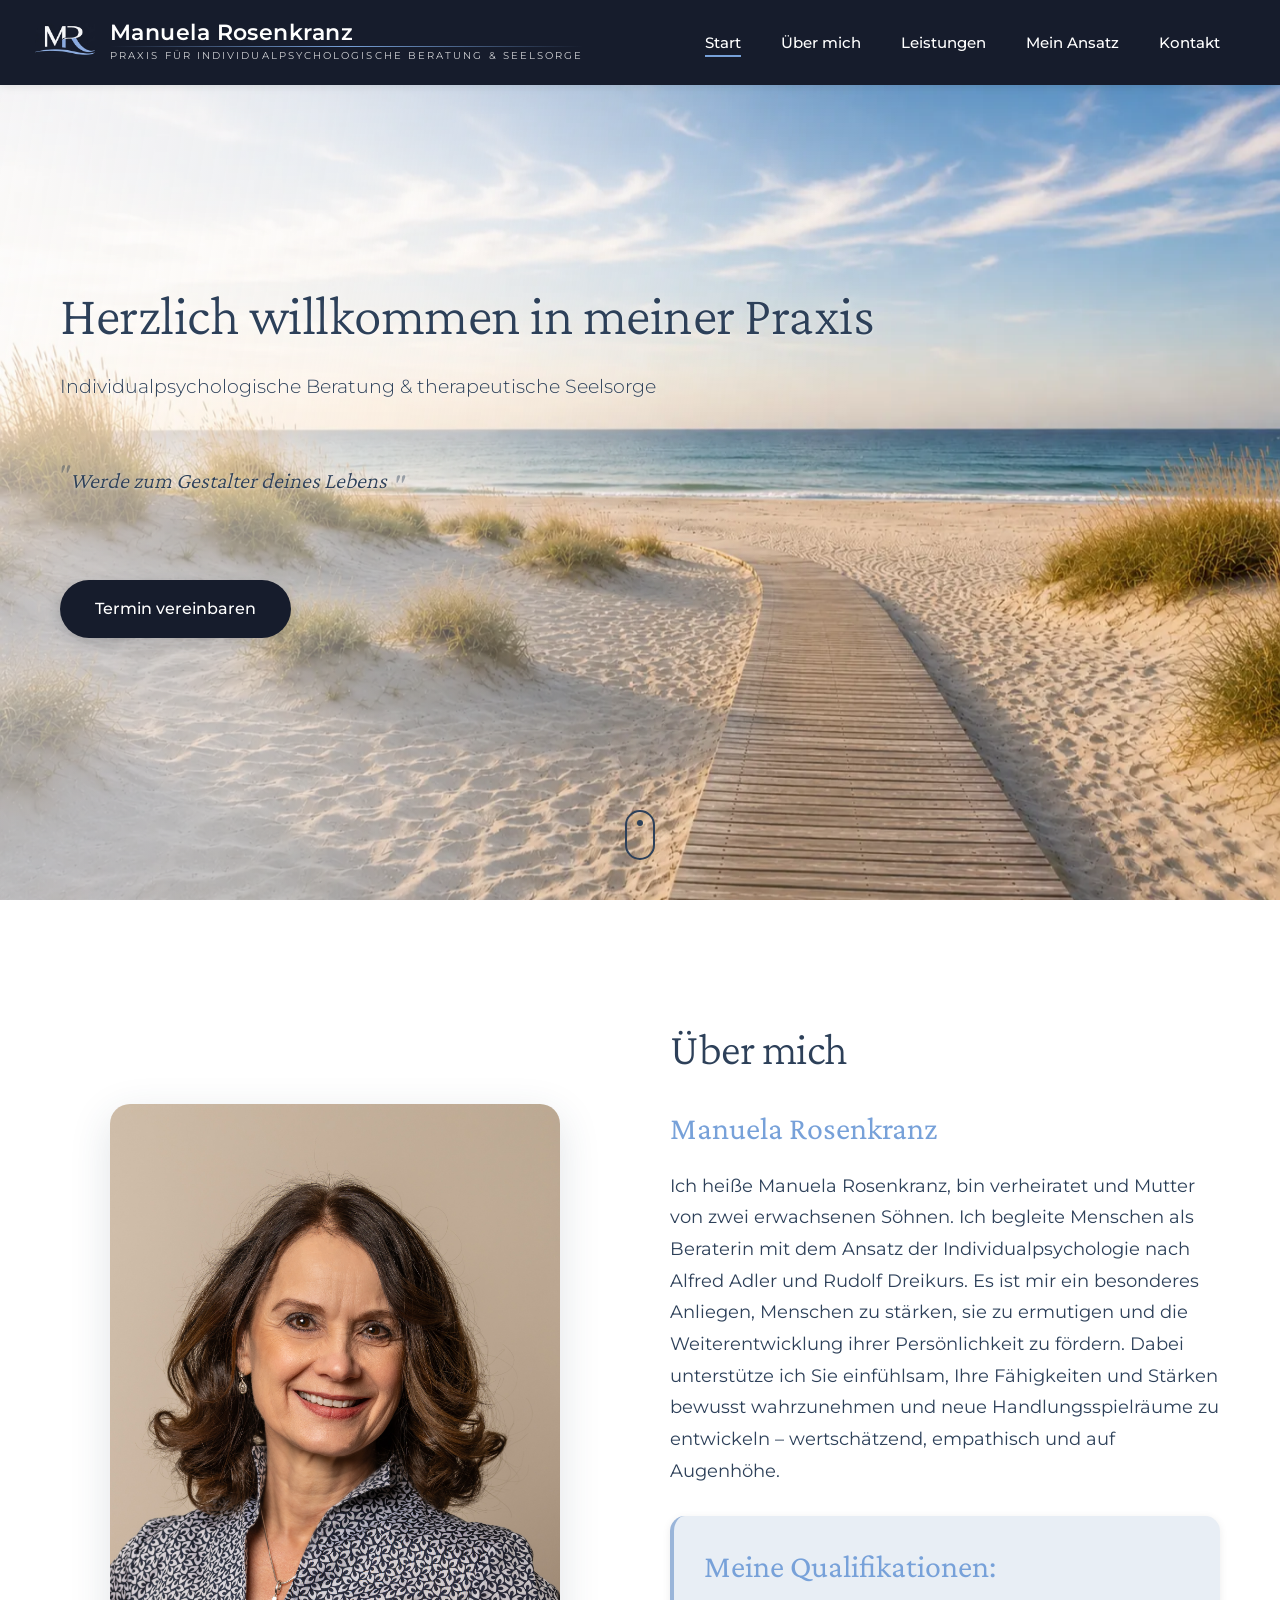
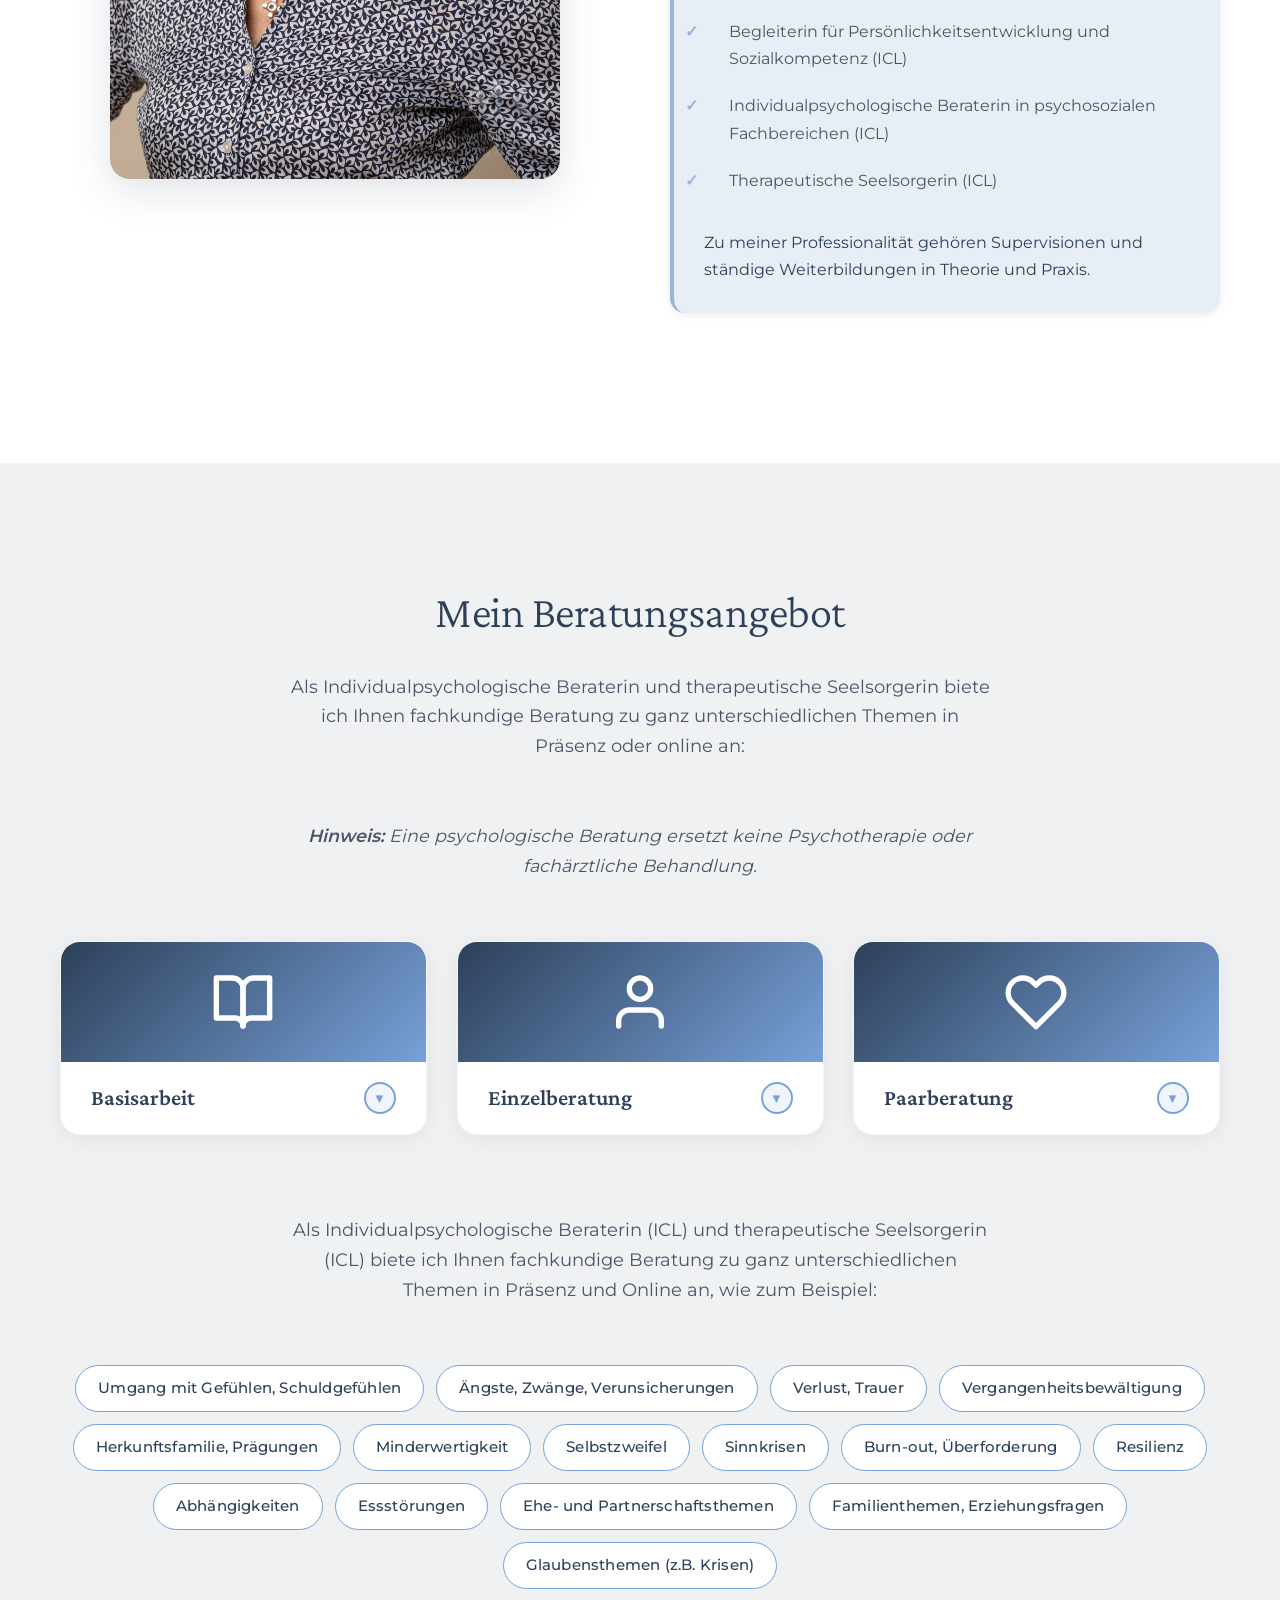
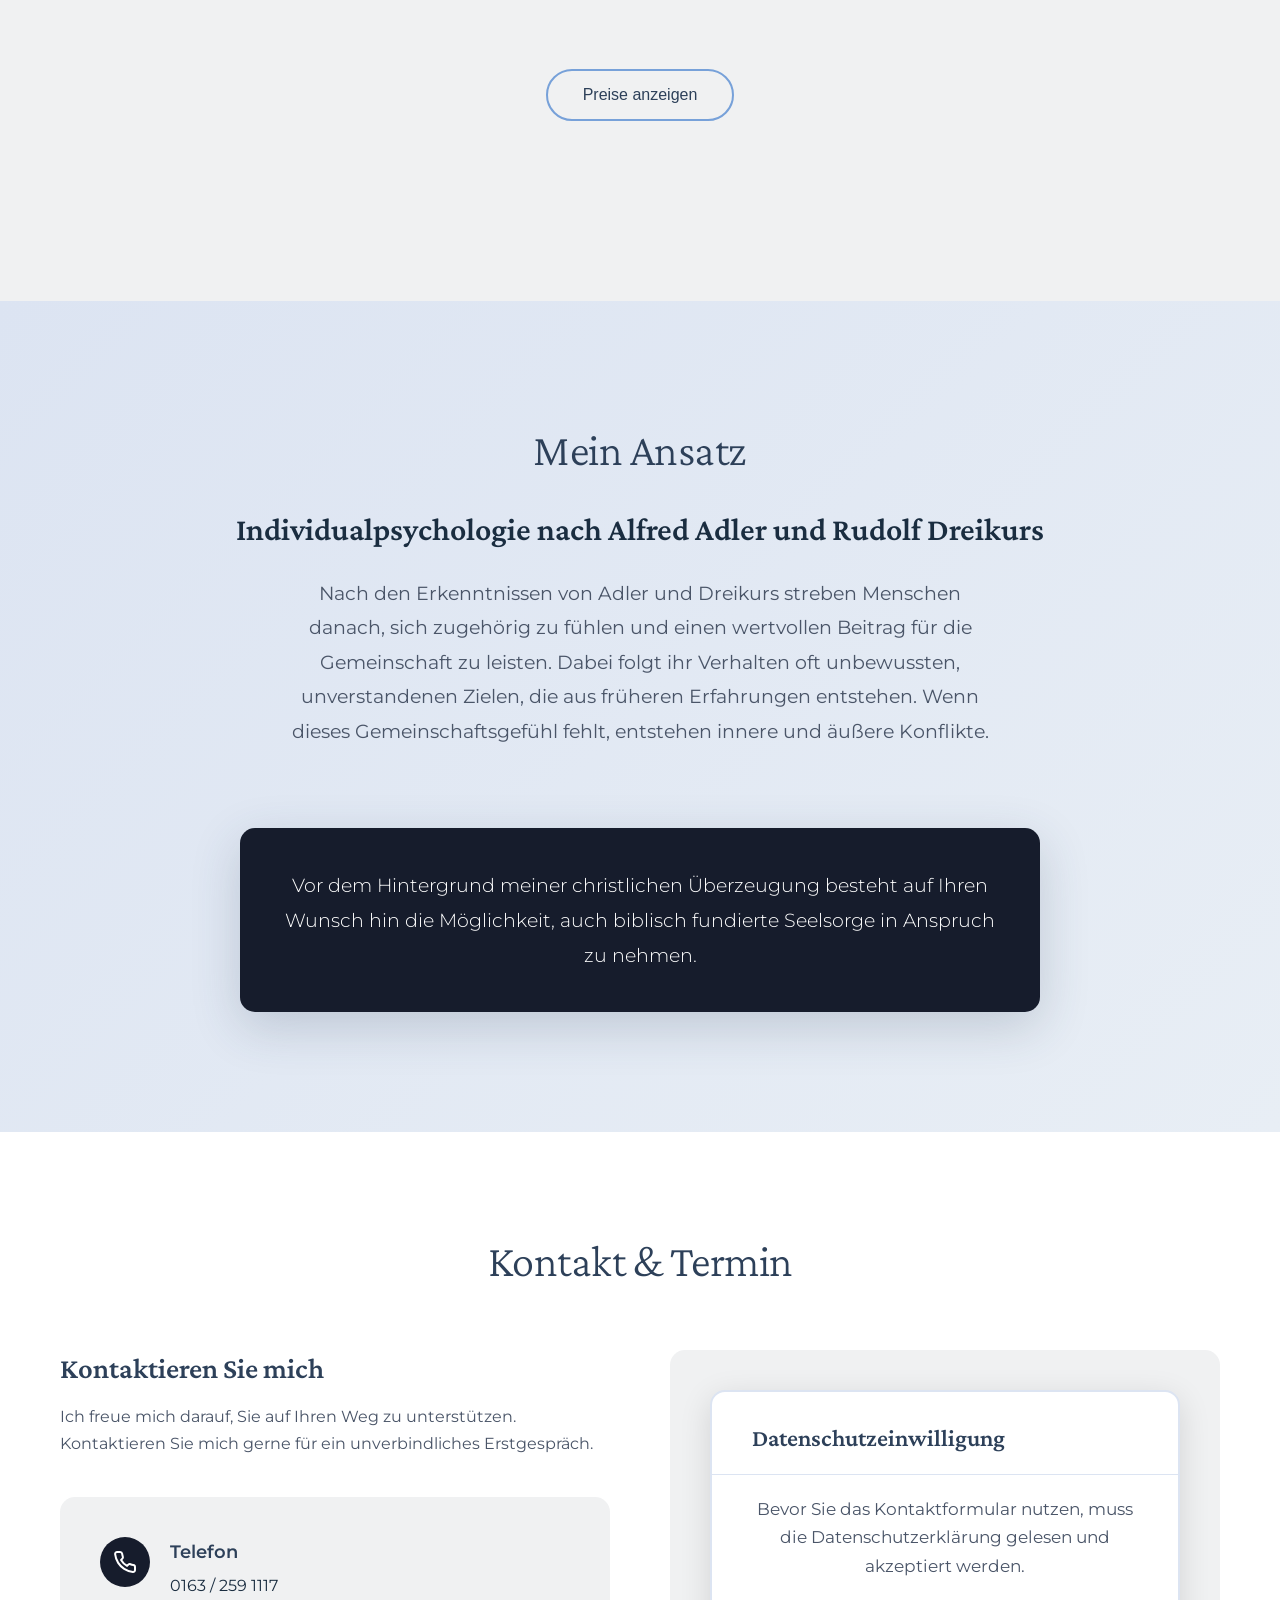
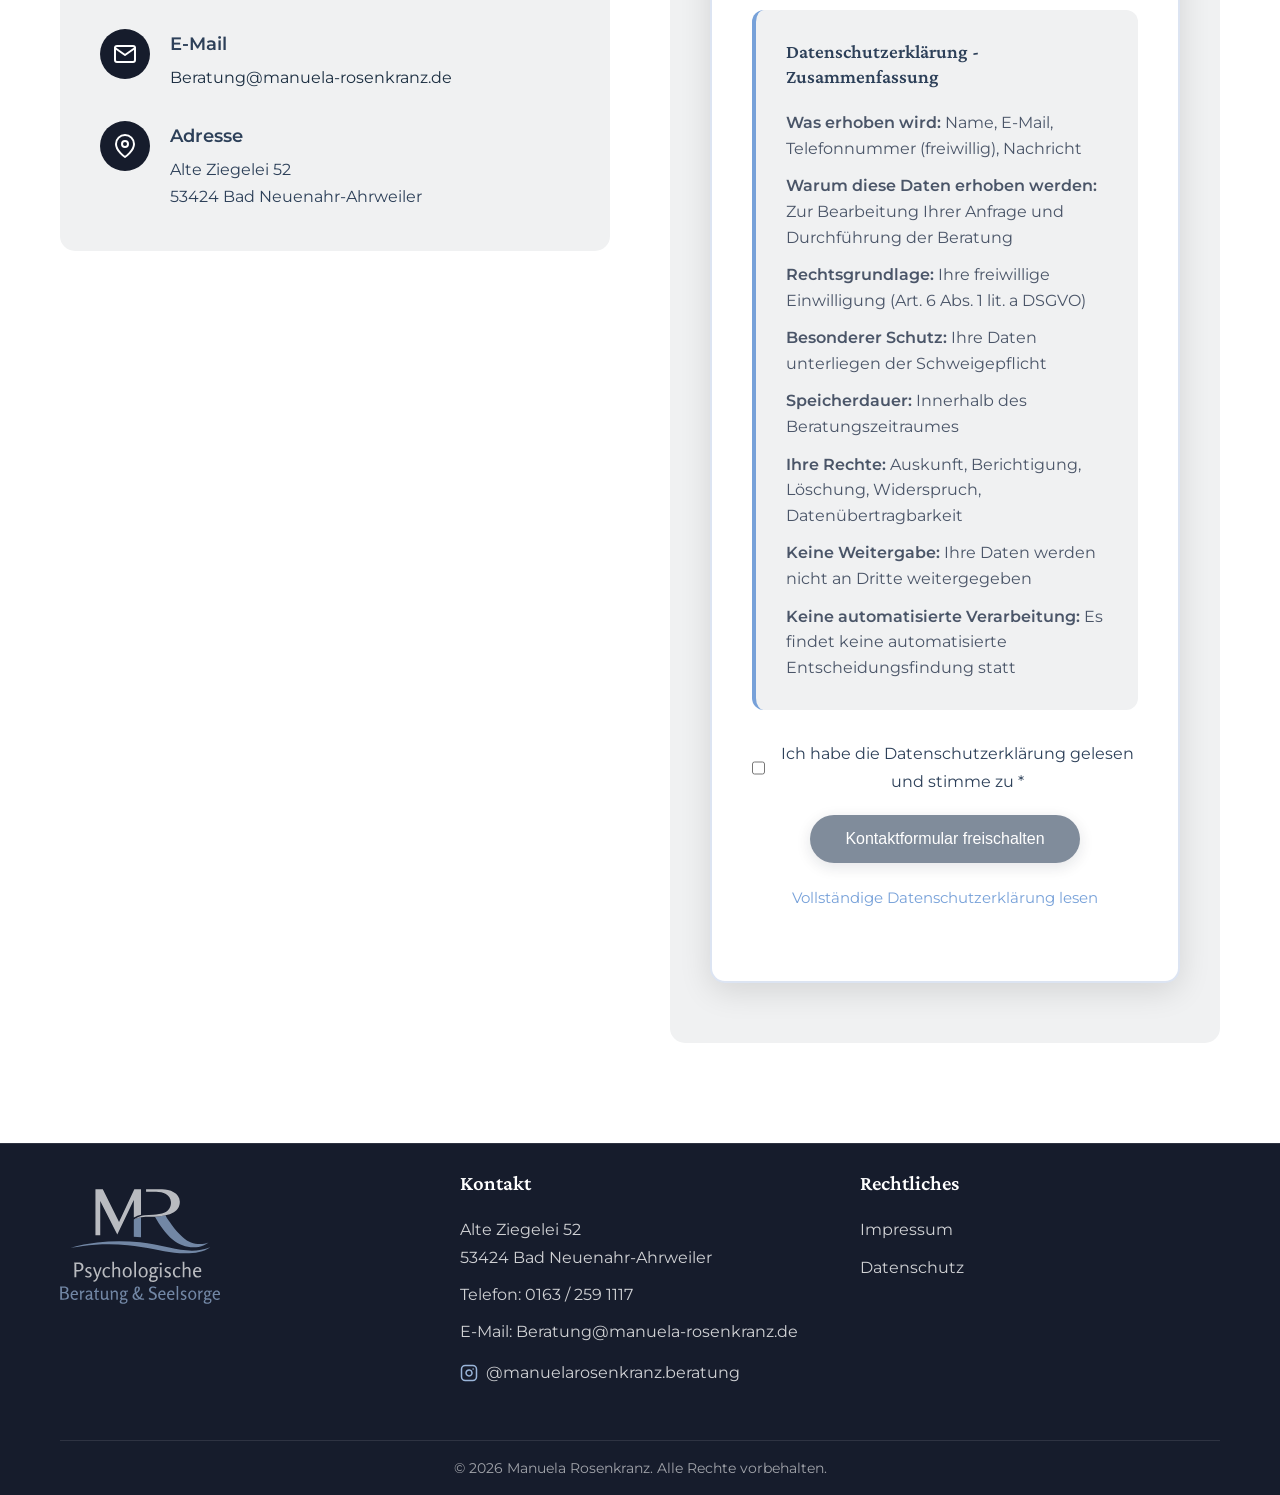
==== commit a197cd7e: "Set hero title and subtitle each on one line Title fits on one line once the text column may use the" ====
--- a/index.html
+++ b/index.html
@@ -46,8 +46,8 @@
     
     <link rel="stylesheet" href="fonts/fonts.css">
     
-    <link rel="stylesheet" href="styles.css?v=4">
-    <link rel="stylesheet" href="responsive-mobile.css?v=4">
+    <link rel="stylesheet" href="styles.css?v=5">
+    <link rel="stylesheet" href="responsive-mobile.css?v=5">
     
     <script type="application/ld+json">
     {
@@ -288,7 +288,7 @@
         <div class="container">
             <div class="hero-content">
                 <h1 class="hero-title">Herzlich willkommen in meiner Praxis</h1>
-                <p class="hero-subtitle">Individualpsychologische Beratung<br>&<br>therapeutische Seelsorge</p>
+                <p class="hero-subtitle">Individualpsychologische Beratung &amp; therapeutische Seelsorge</p>
                 
                 <div class="hero-quote">
                     <p class="quote-text">Werde zum Gestalter deines Lebens</p>
--- a/styles.css
+++ b/styles.css
@@ -434,7 +434,7 @@
     z-index: 3;
     text-align: left;
     padding: 60px 0 40px;
-    max-width: 620px;
+    max-width: 1060px;
     margin: 0;
 }
 
@@ -667,6 +667,12 @@
 .hero .hero-subtitle,
 .hero .quote-text {
     color: var(--color-primary);
+}
+
+/* Titel und Unterzeile sollen je auf einer Zeile stehen - eine spaetere
+   Regel deckelt die Unterzeile sonst auf 700px */
+.hero .hero-subtitle {
+    max-width: 100%;
 }
 
 .hero .quote-text::before,
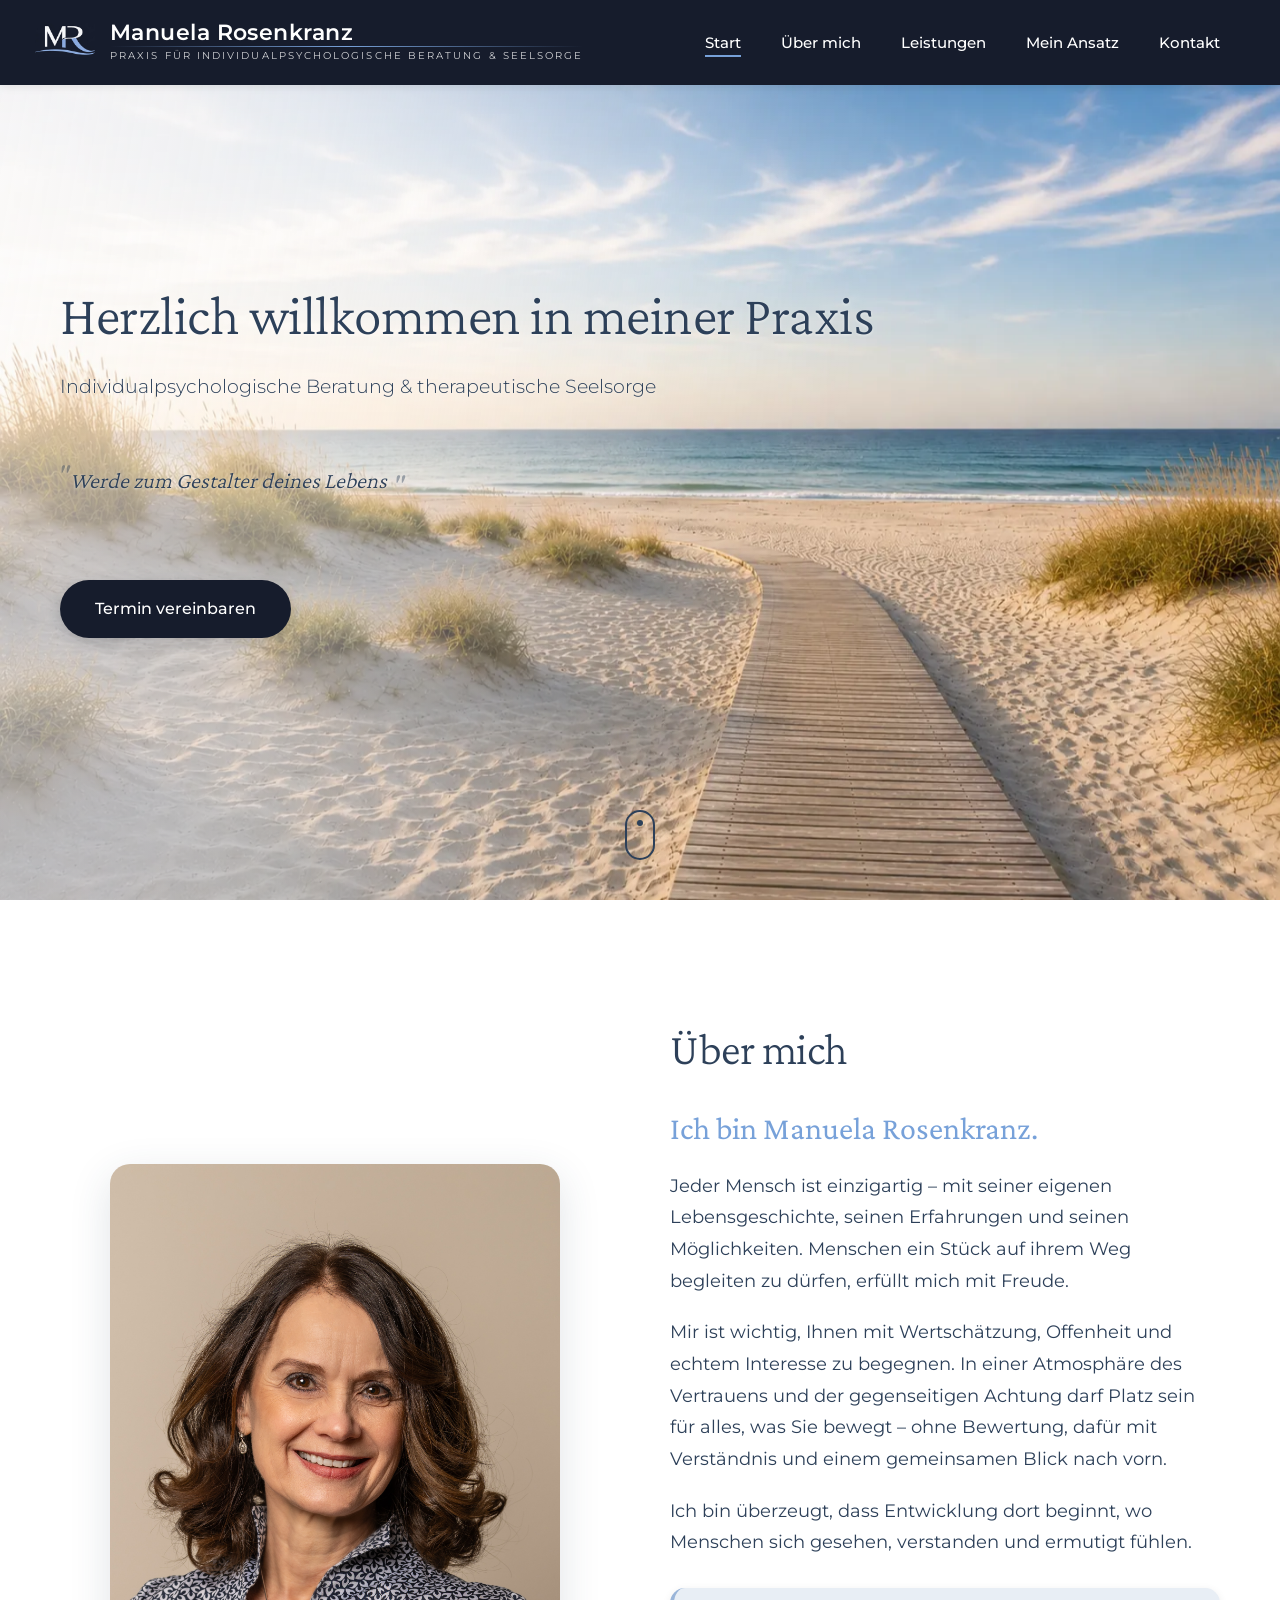
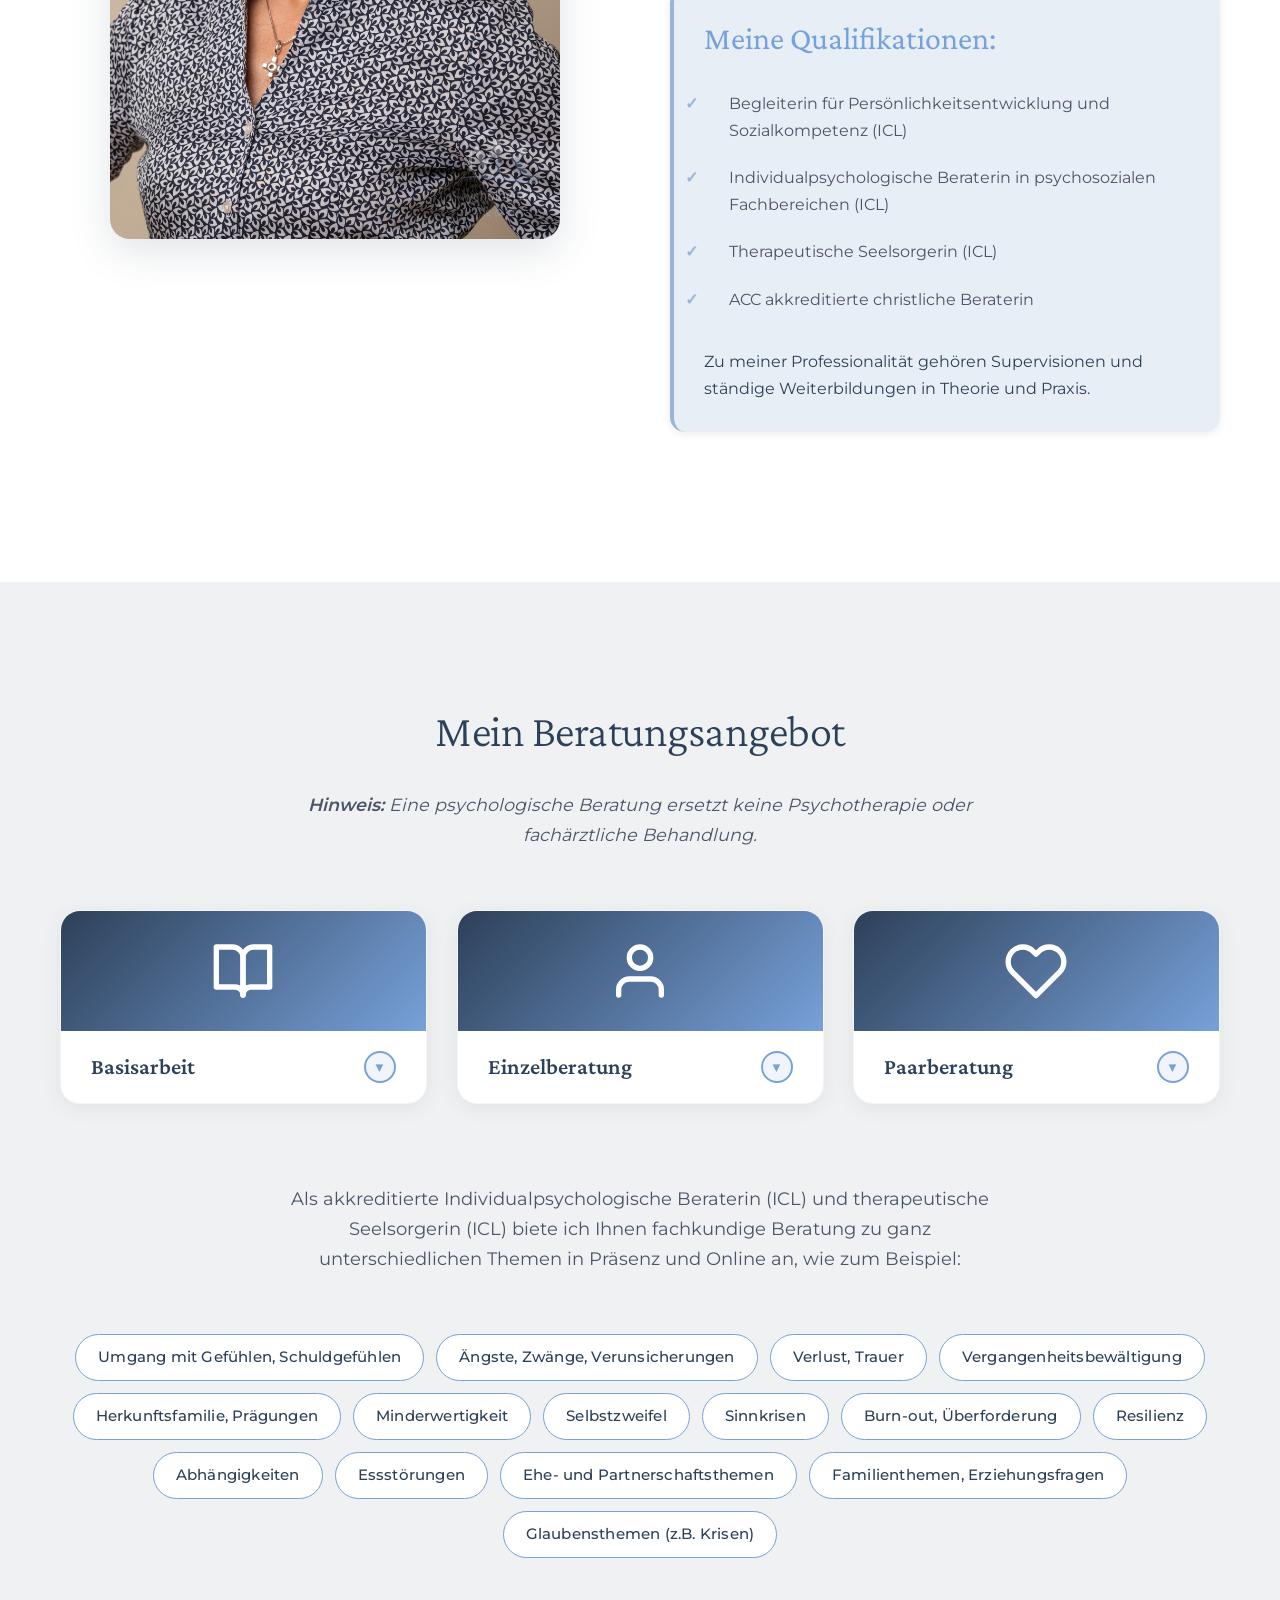
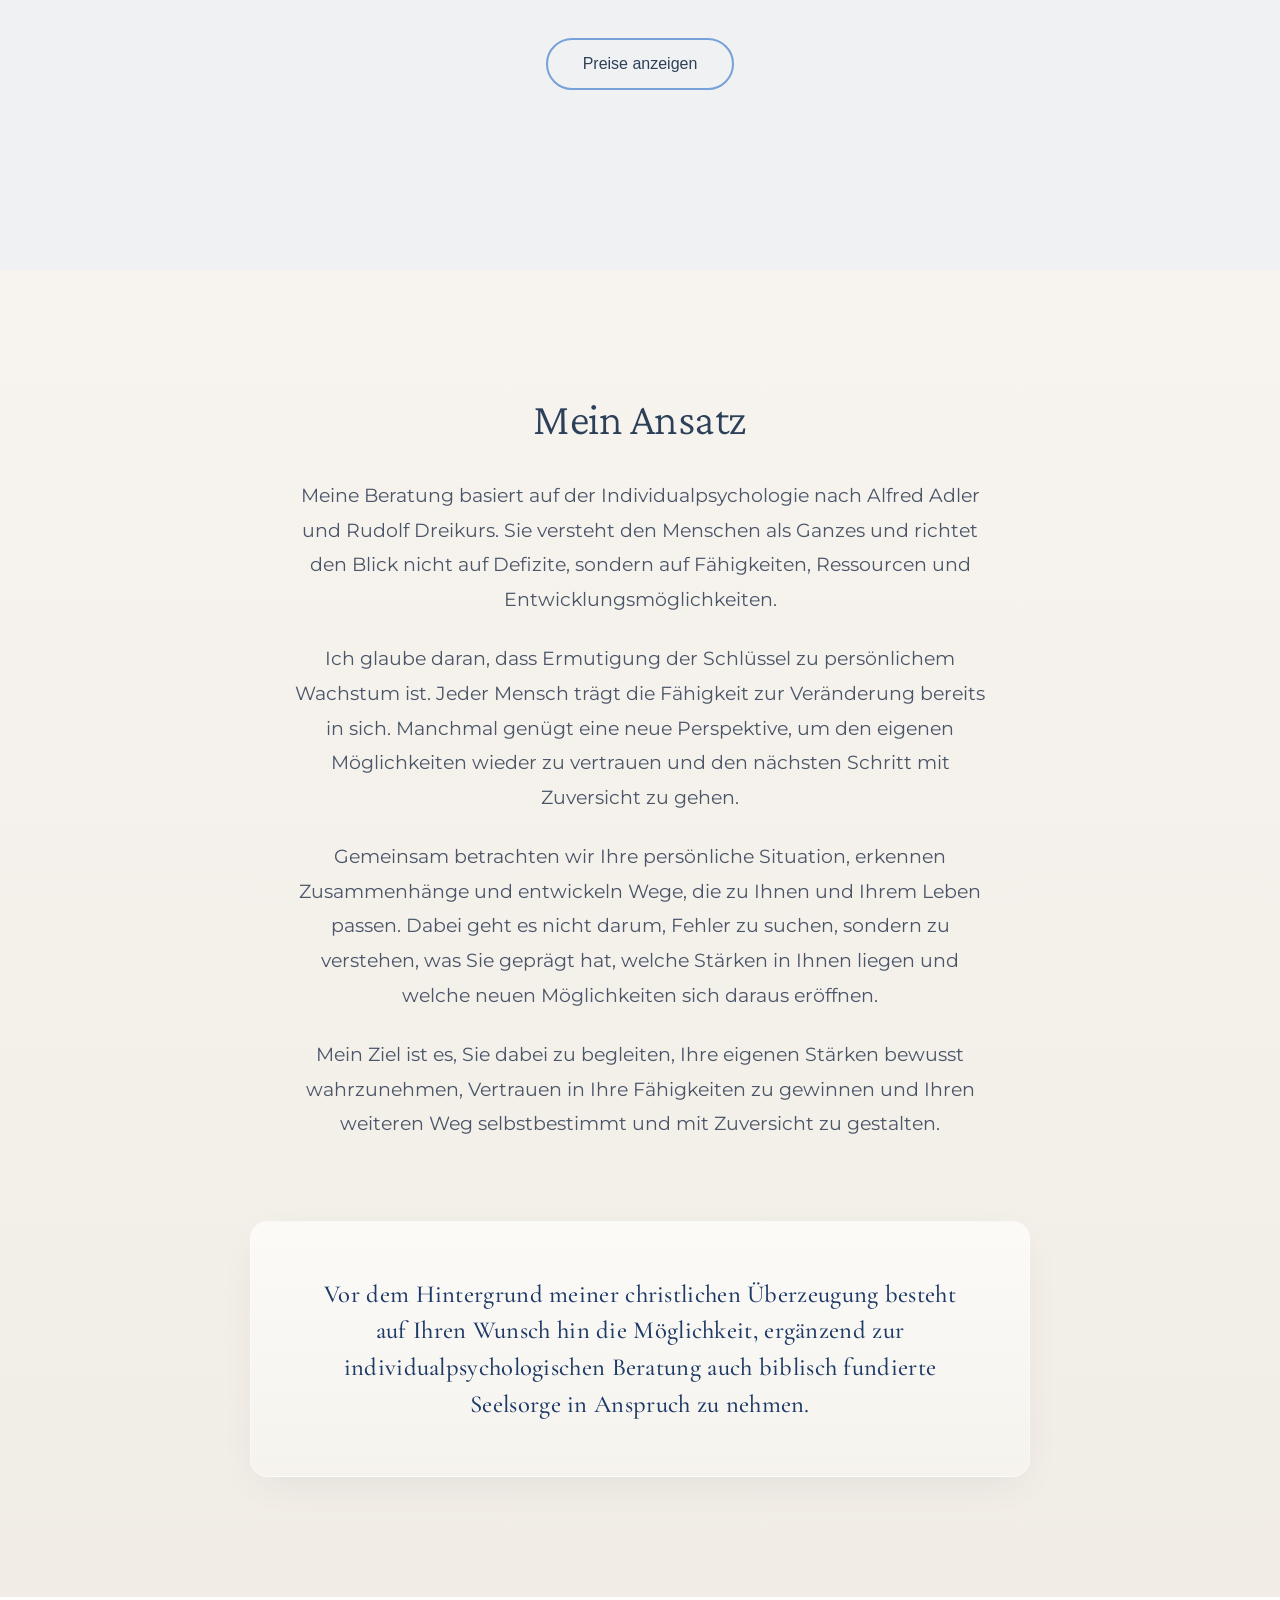
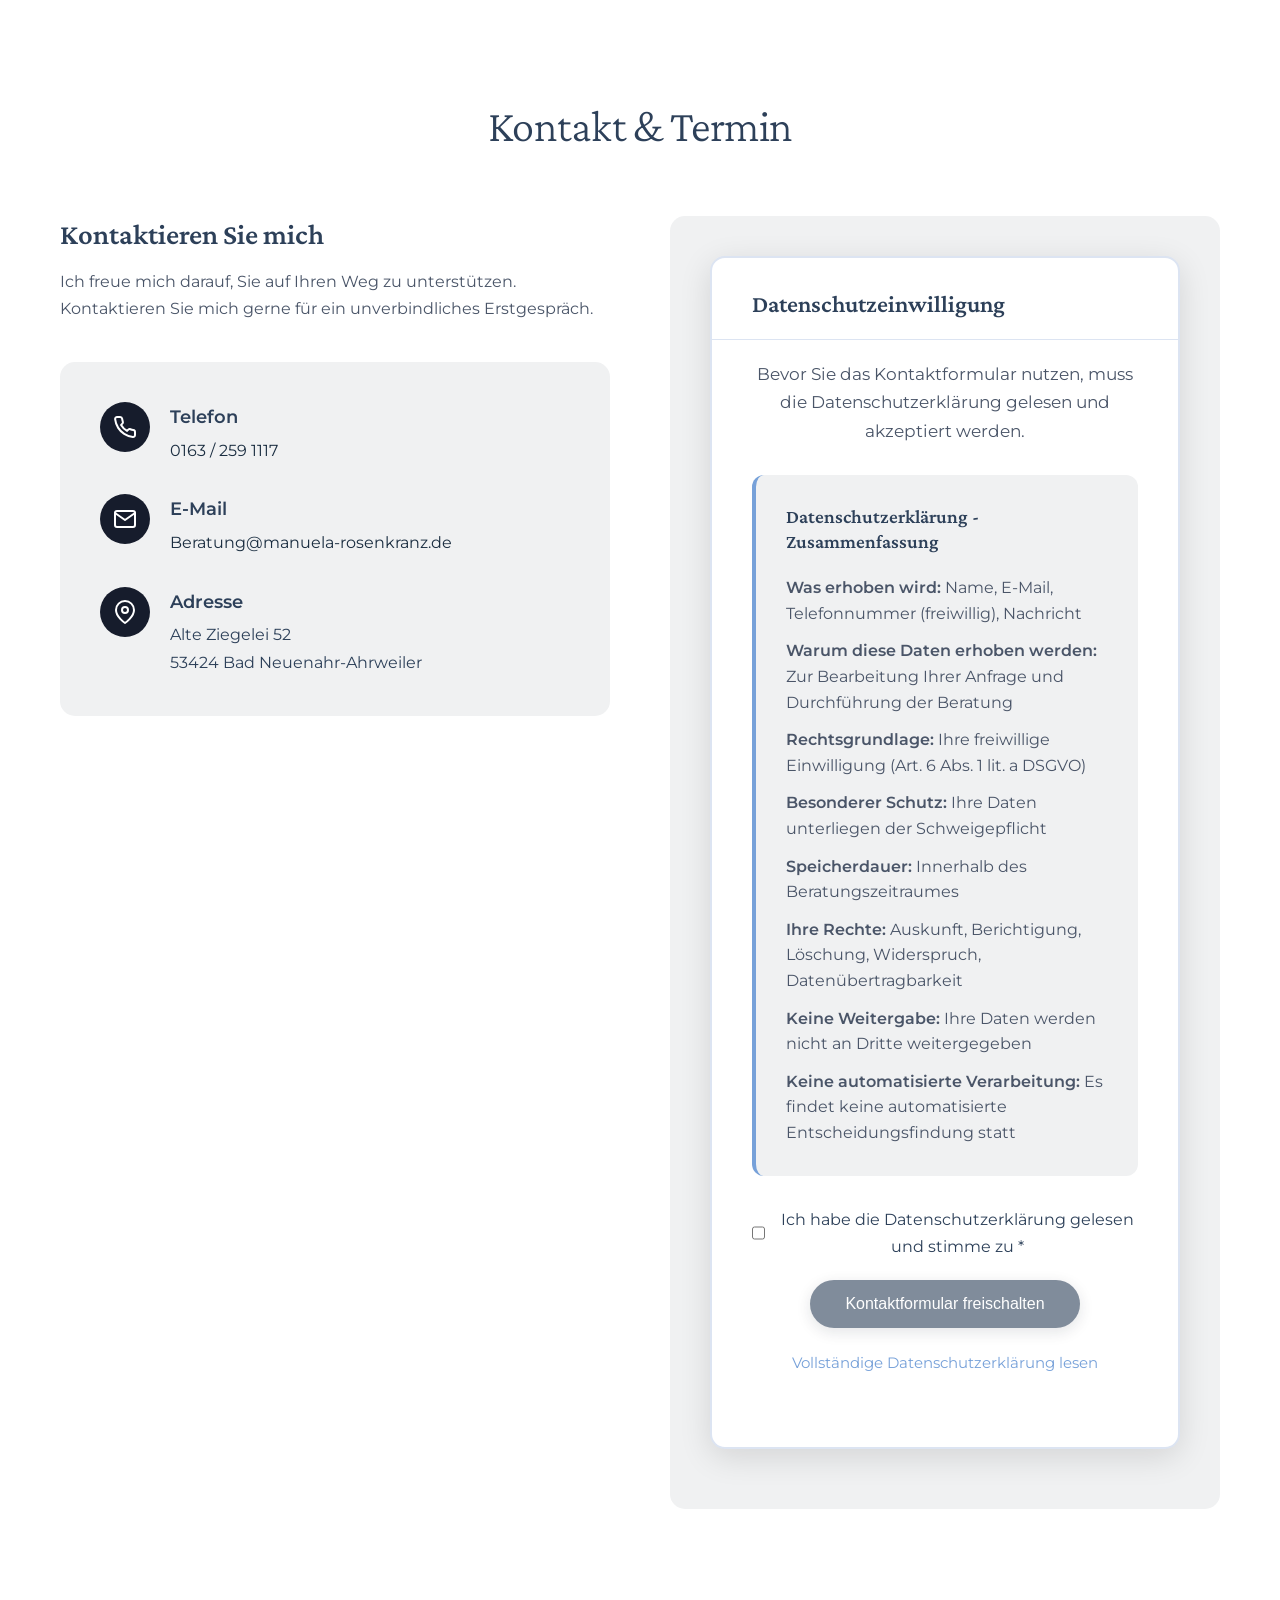
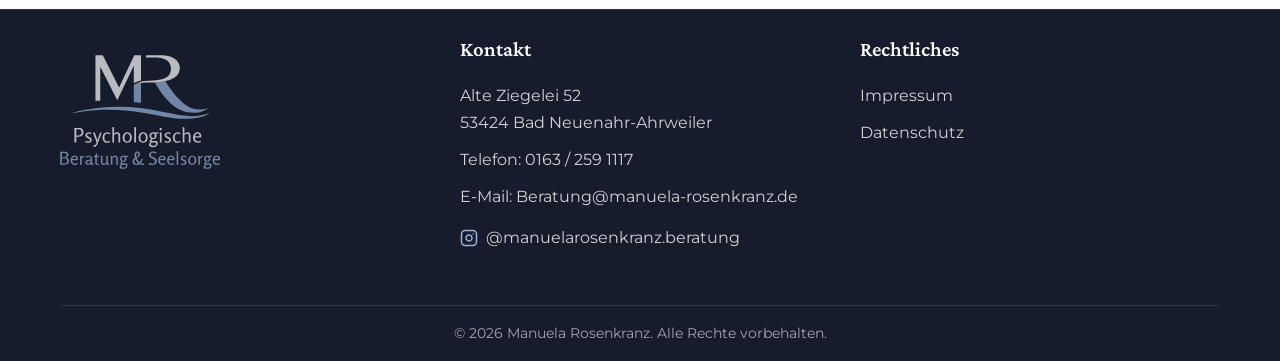
==== commit 953f1b1d: "Rework the About/Approach copy and rebuild the seelsorge box Client supplied new wording and a spec " ====
--- a/index.html
+++ b/index.html
@@ -20,7 +20,7 @@
     <meta property="article:author" content="Manuela Rosenkranz">
     <meta property="article:publisher" content="Manuela Rosenkranz">
     <meta name="AI-ready" content="true">
-    <meta name="AI-summary" content="Manuela Rosenkranz ist eine <!-- akkreditierte -->Individualpsychologische Beraterin und therapeutische Seelsorgerin in Bad Neuenahr-Ahrweiler. Sie bietet Individualpsychologische Beratung nach Alfred Adler, Paarberatung, Einzelberatung und therapeutische Seelsorge an. Kontakt: 0163/259 1117, Alte Ziegelei 52, 53424 Bad Neuenahr-Ahrweiler.">
+    <meta name="AI-summary" content="Manuela Rosenkranz ist eine akkreditierte Individualpsychologische Beraterin und therapeutische Seelsorgerin in Bad Neuenahr-Ahrweiler. Sie bietet Individualpsychologische Beratung nach Alfred Adler, Paarberatung, Einzelberatung und therapeutische Seelsorge an. Kontakt: 0163/259 1117, Alte Ziegelei 52, 53424 Bad Neuenahr-Ahrweiler.">
     <meta name="topic" content="Individualpsychologische Beratung, Paarberatung, Individualpsychologie, Therapeutische Seelsorge">
     <meta name="subject" content="Individualpsychologische Beratung und Seelsorge in Bad Neuenahr-Ahrweiler">
     <meta property="og:locale" content="de_DE">
@@ -46,8 +46,8 @@
     
     <link rel="stylesheet" href="fonts/fonts.css">
     
-    <link rel="stylesheet" href="styles.css?v=5">
-    <link rel="stylesheet" href="responsive-mobile.css?v=5">
+    <link rel="stylesheet" href="styles.css?v=10">
+    <link rel="stylesheet" href="responsive-mobile.css?v=10">
     
     <script type="application/ld+json">
     {
@@ -317,9 +317,11 @@
                 </div>
                 <div class="about-content">
                     <h2 class="section-title">Über mich</h2>
-                    <h3 class="subsection-title">Manuela Rosenkranz</h3>
+                    <h3 class="subsection-title">Ich bin Manuela Rosenkranz.</h3>
                     <div class="about-text">
-                        <p>Ich heiße Manuela Rosenkranz, bin verheiratet und Mutter von zwei erwachsenen Söhnen. Ich begleite Menschen als Beraterin mit dem Ansatz der Individualpsychologie nach Alfred Adler und Rudolf Dreikurs. Es ist mir ein besonderes Anliegen, Menschen zu stärken, sie zu ermutigen und die Weiterentwicklung ihrer Persönlichkeit zu fördern. Dabei unterstütze ich Sie einfühlsam, Ihre Fähigkeiten und Stärken bewusst wahrzunehmen und neue Handlungsspielräume zu entwickeln – wertschätzend, empathisch und auf Augenhöhe.</p>
+                        <p>Jeder Mensch ist einzigartig – mit seiner eigenen Lebensgeschichte, seinen Erfahrungen und seinen Möglichkeiten. Menschen ein Stück auf ihrem Weg begleiten zu dürfen, erfüllt mich mit Freude.</p>
+                        <p>Mir ist wichtig, Ihnen mit Wertschätzung, Offenheit und echtem Interesse zu begegnen. In einer Atmosphäre des Vertrauens und der gegenseitigen Achtung darf Platz sein für alles, was Sie bewegt – ohne Bewertung, dafür mit Verständnis und einem gemeinsamen Blick nach vorn.</p>
+                        <p>Ich bin überzeugt, dass Entwicklung dort beginnt, wo Menschen sich gesehen, verstanden und ermutigt fühlen.</p>
                     </div>
                     <div class="qualifications">
                         <h3 class="subsection-title">Meine Qualifikationen:</h3>
@@ -327,6 +329,7 @@
                             <li>Begleiterin für Persönlichkeitsentwicklung und Sozialkompetenz (ICL)</li>
                             <li>Individualpsychologische Beraterin in psychosozialen Fachbereichen (ICL)</li>
                             <li>Therapeutische Seelsorgerin (ICL)</li>
+                            <li>ACC akkreditierte christliche Beraterin</li>
                         </ul>
                         <p class="qualifications-note">Zu meiner Professionalität gehören Supervisionen und ständige Weiterbildungen in Theorie und Praxis.</p>
                     </div>
@@ -338,7 +341,6 @@
     <section id="services" class="services">
         <div class="container">
             <h2 class="section-title center">Mein Beratungsangebot</h2>
-            <p class="section-intro">Als <!-- akkreditierte -->Individualpsychologische Beraterin und therapeutische Seelsorgerin biete ich Ihnen fachkundige Beratung zu ganz unterschiedlichen Themen in Präsenz oder online an:</p>
             <p class="section-intro" style="margin-top: 1rem; font-style: italic;"><strong>Hinweis:</strong> Eine psychologische Beratung ersetzt keine Psychotherapie oder fachärztliche Behandlung.</p>
             
             <div class="services-grid">
@@ -404,7 +406,7 @@
             </div>
 
             <div class="counseling-areas">
-                <p class="counseling-areas-intro">Als <!-- akkreditierte -->Individualpsychologische Beraterin (ICL) und therapeutische Seelsorgerin (ICL) biete ich Ihnen fachkundige Beratung zu ganz unterschiedlichen Themen in Präsenz und Online an, wie zum Beispiel:</p>
+                <p class="counseling-areas-intro">Als akkreditierte Individualpsychologische Beraterin (ICL) und therapeutische Seelsorgerin (ICL) biete ich Ihnen fachkundige Beratung zu ganz unterschiedlichen Themen in Präsenz und Online an, wie zum Beispiel:</p>
                 <div class="counseling-tags">
                     <span class="counseling-tag">Umgang mit Gefühlen, Schuldgefühlen</span>
                     <span class="counseling-tag">Ängste, Zwänge, Verunsicherungen</span>
@@ -437,14 +439,16 @@
             <div class="approach-header">
                 <h2 class="section-title center">Mein Ansatz</h2>
                 <div class="approach-intro">
-                    <h3>Individualpsychologie nach Alfred Adler und Rudolf Dreikurs</h3>
-                    <p>Nach den Erkenntnissen von Adler und Dreikurs streben Menschen danach, sich zugehörig zu fühlen und einen wertvollen Beitrag für die Gemeinschaft zu leisten. Dabei folgt ihr Verhalten oft unbewussten, unverstandenen Zielen, die aus früheren Erfahrungen entstehen. Wenn dieses Gemeinschaftsgefühl fehlt, entstehen innere und äußere Konflikte.</p>
+                    <p>Meine Beratung basiert auf der Individualpsychologie nach Alfred Adler und Rudolf Dreikurs. Sie versteht den Menschen als Ganzes und richtet den Blick nicht auf Defizite, sondern auf Fähigkeiten, Ressourcen und Entwicklungsmöglichkeiten.</p>
+                    <p>Ich glaube daran, dass Ermutigung der Schlüssel zu persönlichem Wachstum ist. Jeder Mensch trägt die Fähigkeit zur Veränderung bereits in sich. Manchmal genügt eine neue Perspektive, um den eigenen Möglichkeiten wieder zu vertrauen und den nächsten Schritt mit Zuversicht zu gehen.</p>
+                    <p>Gemeinsam betrachten wir Ihre persönliche Situation, erkennen Zusammenhänge und entwickeln Wege, die zu Ihnen und Ihrem Leben passen. Dabei geht es nicht darum, Fehler zu suchen, sondern zu verstehen, was Sie geprägt hat, welche Stärken in Ihnen liegen und welche neuen Möglichkeiten sich daraus eröffnen.</p>
+                    <p>Mein Ziel ist es, Sie dabei zu begleiten, Ihre eigenen Stärken bewusst wahrzunehmen, Vertrauen in Ihre Fähigkeiten zu gewinnen und Ihren weiteren Weg selbstbestimmt und mit Zuversicht zu gestalten.</p>
                 </div>
             </div>
 
             <div class="approach-conclusion">
                 <div class="conclusion-content">
-                    <p>Vor dem Hintergrund meiner christlichen Überzeugung besteht auf Ihren Wunsch hin die Möglichkeit, auch biblisch fundierte Seelsorge in Anspruch zu nehmen.</p>
+                    <p>Vor dem Hintergrund meiner christlichen Überzeugung besteht<br> auf Ihren Wunsch hin die Möglichkeit, ergänzend zur<br> individualpsychologischen Beratung auch biblisch fundierte<br> Seelsorge in Anspruch zu nehmen.</p>
                 </div>
             </div>
         </div>
--- a/fonts/fonts.css
+++ b/fonts/fonts.css
@@ -109,3 +109,19 @@
     font-display: swap;
     src: url('patrickhand-400.ttf') format('truetype');
 }
+
+/* Cormorant Garamond - nur fuer den Hinweiskasten "Mein Ansatz" */
+@font-face {
+    font-family: 'Cormorant Garamond';
+    font-style: normal;
+    font-weight: 400;
+    font-display: swap;
+    src: url('cormorantgaramond-400.woff2') format('woff2');
+}
+@font-face {
+    font-family: 'Cormorant Garamond';
+    font-style: normal;
+    font-weight: 500;
+    font-display: swap;
+    src: url('cormorantgaramond-500.woff2') format('woff2');
+}
--- a/styles.css
+++ b/styles.css
@@ -1721,7 +1721,7 @@
 
 .approach {
     padding: 120px 0;
-    background: linear-gradient(135deg, var(--color-cream) 0%, var(--color-beige) 100%);
+    background: linear-gradient(180deg, #F7F4EF 0%, #F1EDE6 100%);
     position: relative;
     overflow: hidden;
     opacity: 0;
@@ -1778,6 +1778,10 @@
     max-width: 700px;
     margin: 0 auto;
     line-height: 1.8;
+}
+
+.approach-intro p + p {
+    margin-top: 25px;
 }
 
 .approach-grid {
@@ -1886,20 +1890,31 @@
     margin-top: 40px;
 }
 
+/* Kasten 1:1 nach der Vorlage der Kundin - Masse aus dem Screenshot
+   nachgemessen: Radius 18px, Cormorant Garamond 500 mit 24,6px,
+   Zeilenabstand 36,7px, Laufweite 0,3px. Schriftfarbe ein tieferes,
+   blaueres Marineblau als der uebrige Text der Seite. */
 .conclusion-content {
-    background: #161c2c;
-    color: var(--color-white);
-    padding: 40px;
-    border-radius: 15px;
-    max-width: 800px;
+    background: linear-gradient(180deg,
+        rgba(252, 251, 248, 0.92) 0%,
+        rgba(246, 243, 238, 0.92) 100%);
+    color: #1E3A66;
+    padding: 54px 70px;
+    border: 1px solid rgba(255, 255, 255, 0.35);
+    border-radius: 18px;
+    max-width: 780px;
     margin: 0 auto;
-    box-shadow: 0 15px 50px rgba(45, 64, 89, 0.2);
+    box-shadow: 0 12px 40px -10px rgba(25, 35, 55, 0.08);
 }
 
 .conclusion-content p {
-    font-size: 1.2rem;
-    line-height: 1.8;
-    font-weight: 300;
+    font-family: 'Cormorant Garamond', var(--font-secondary);
+    font-size: 24.6px;
+    line-height: 1.49;
+    letter-spacing: 0.3px;
+    font-weight: 500;
+    color: #1E3A66;
+    text-align: center;
 }
 
 @media (max-width: 1024px) {
@@ -1955,11 +1970,18 @@
     }
     
     .conclusion-content {
-        padding: 30px 25px;
-    }
-    
+        padding: 36px 28px;
+        border-radius: 16px;
+    }
+    
+    /* auf schmalen Schirmen bricht der Text von selbst um */
     .conclusion-content p {
-        font-size: 1.1rem;
+        font-size: 21px;
+        line-height: 1.55;
+    }
+    
+    .conclusion-content p br {
+        display: none;
     }
 }
 
@@ -2000,11 +2022,12 @@
     }
     
     .conclusion-content {
-        padding: 25px 20px;
+        padding: 28px 22px;
+        border-radius: 14px;
     }
     
     .conclusion-content p {
-        font-size: 1rem;
+        font-size: 19px;
     }
 }
 
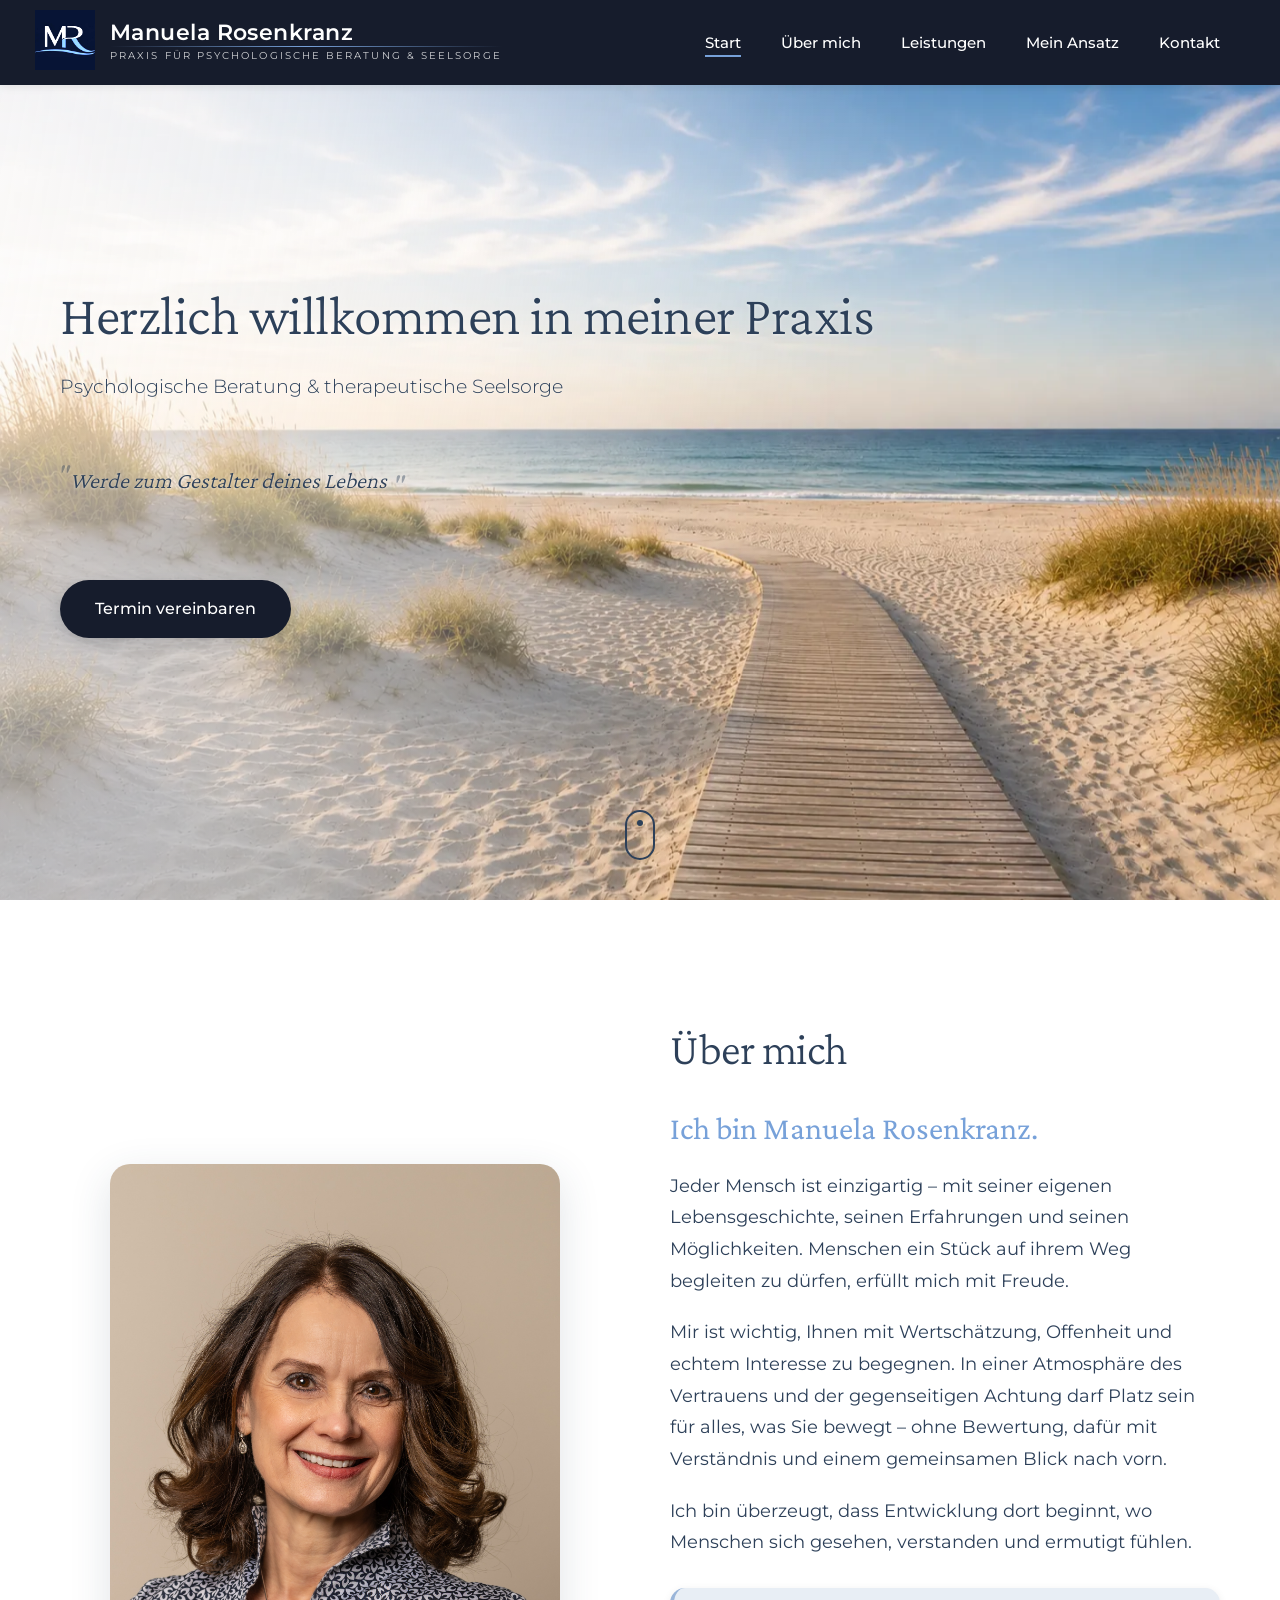
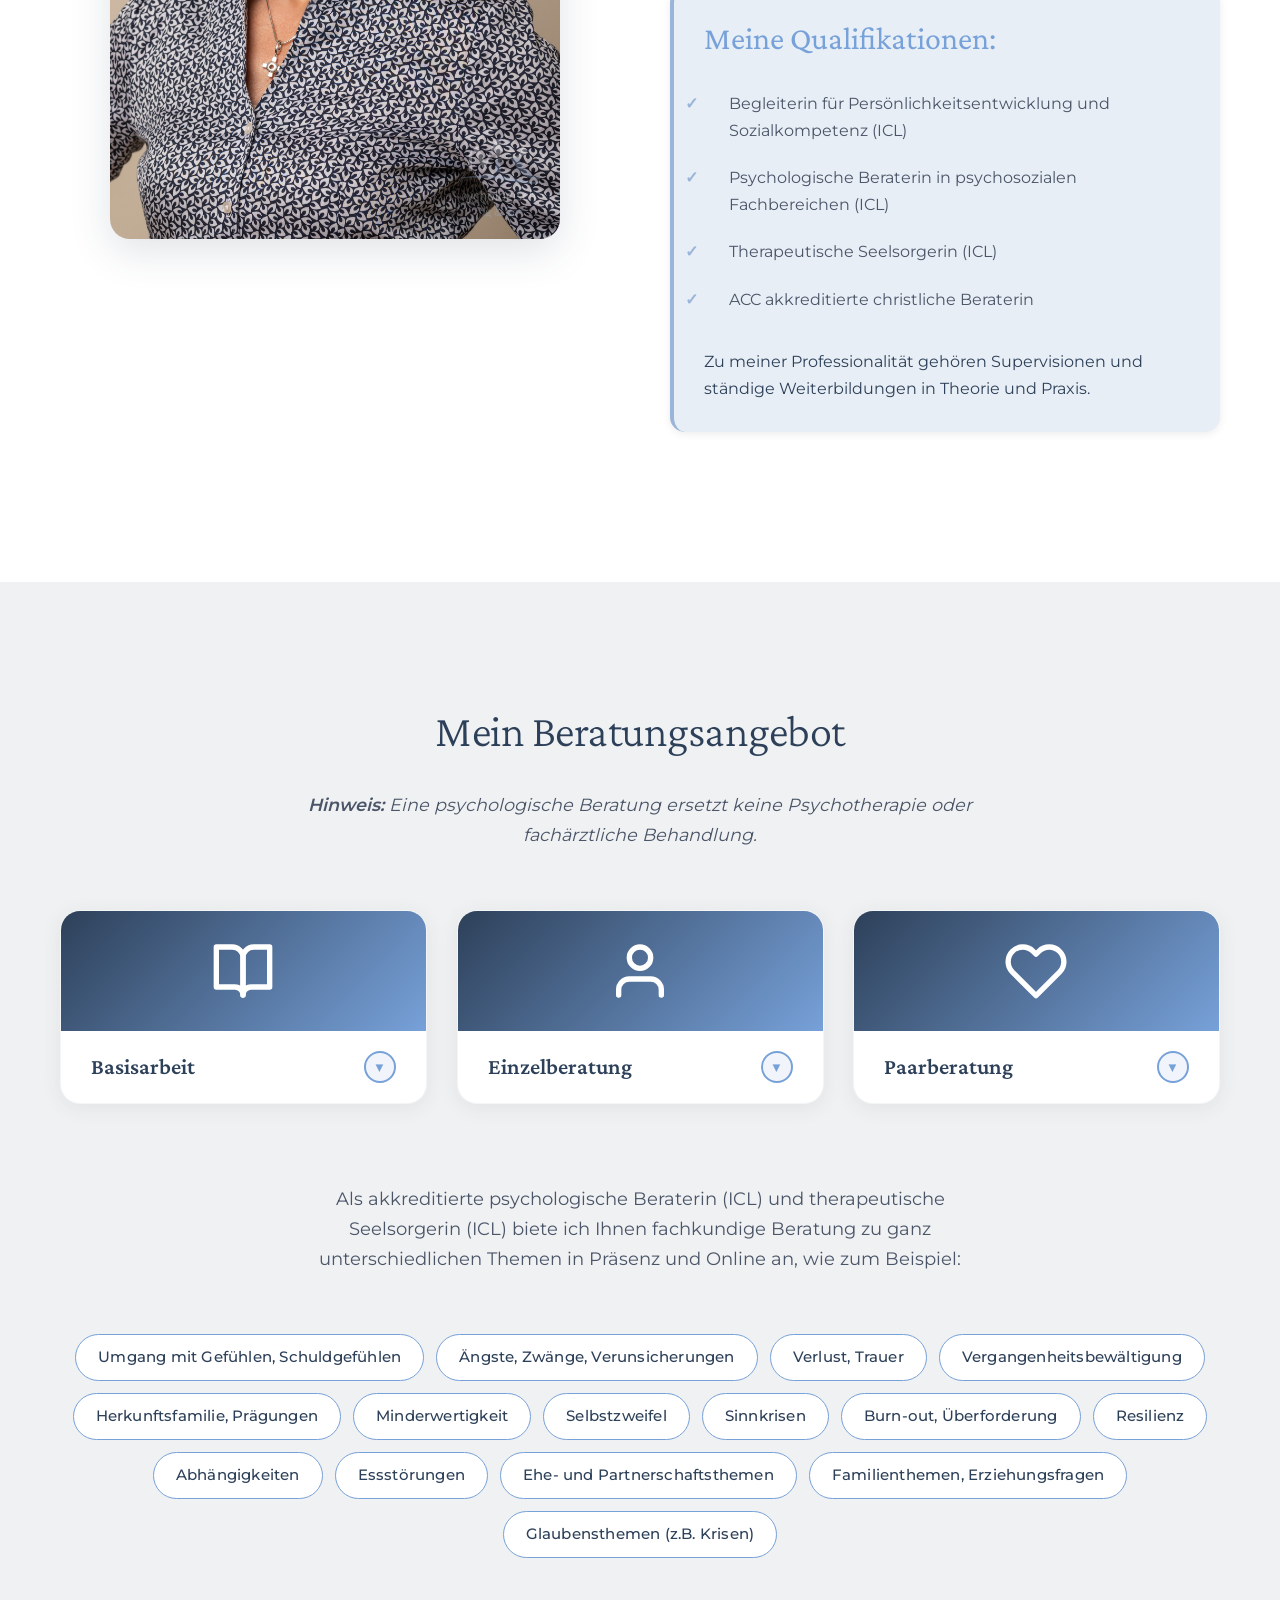
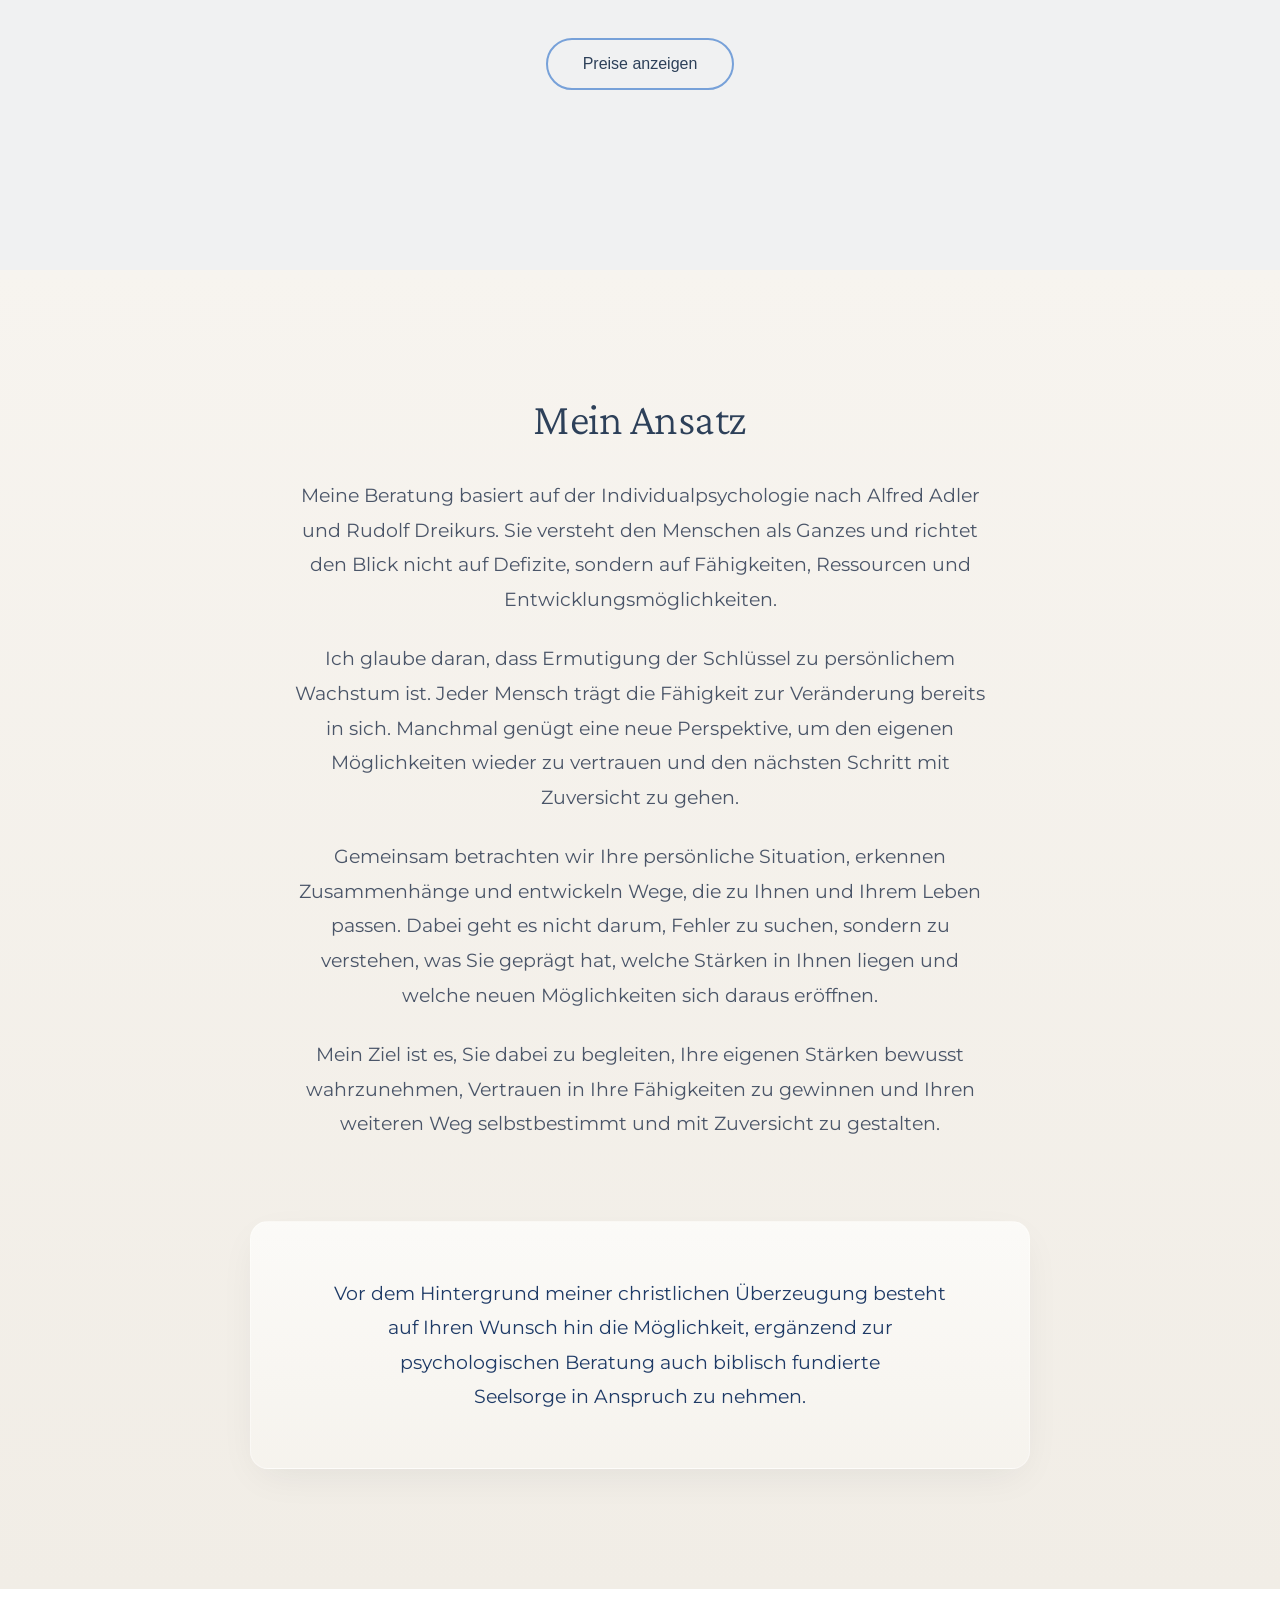
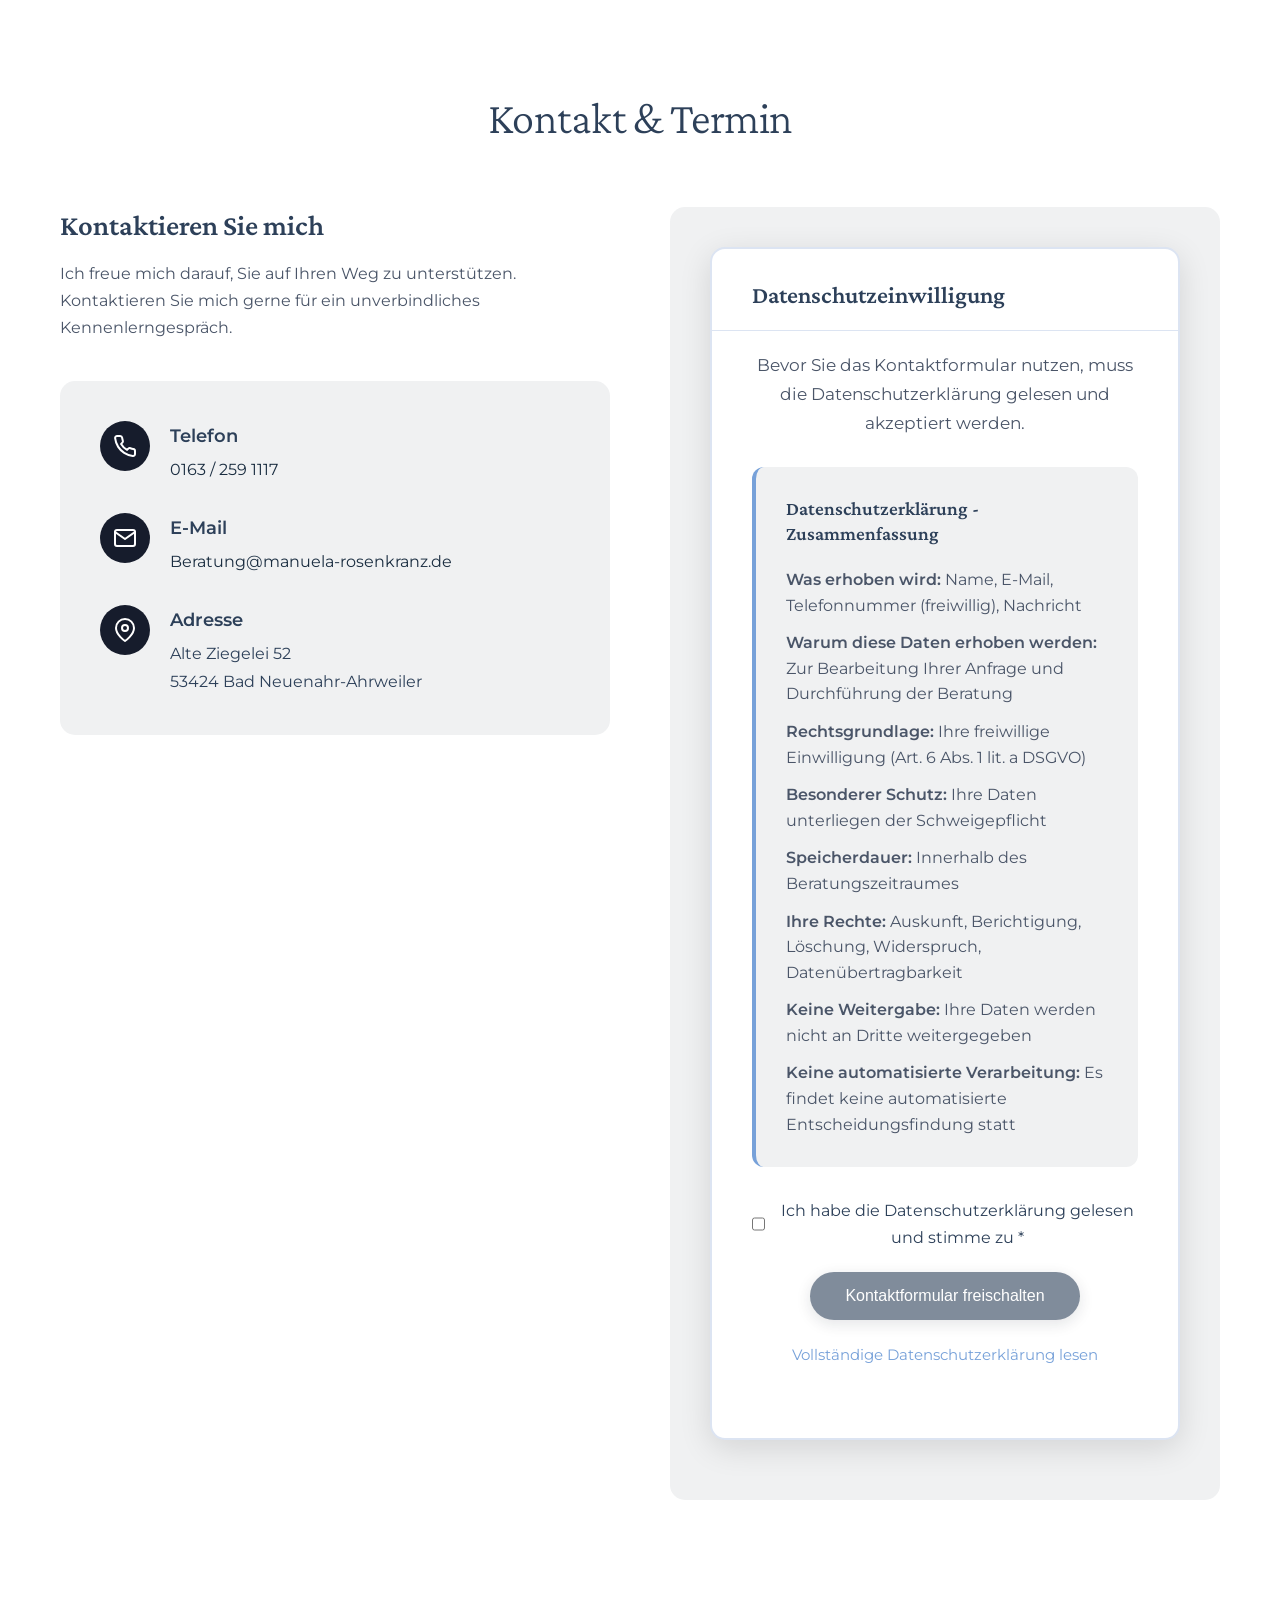
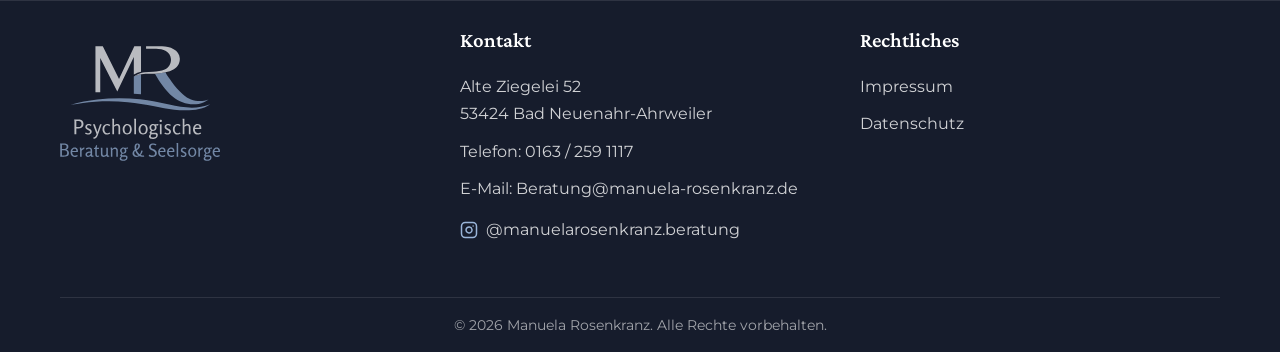
==== commit 3b3b217b: "Rename to psychologische Beratung, Kennenlerngespräch; box font matches body text Co-Authored-By: Cl" ====
--- a/index.html
+++ b/index.html
@@ -3,8 +3,8 @@
 <head>
     <meta charset="UTF-8">
     <meta name="viewport" content="width=device-width, initial-scale=1.0, maximum-scale=5.0, user-scalable=yes">
-    <meta name="description" content="Individualpsychologische Beratung Bad Neuenahr-Ahrweiler ✓ Paarberatung ✓ Beratung nach Alfred Adler ✓ Therapeutische Seelsorge ✓ Erfahrene Beraterin ✓ Termin vereinbaren!">
-    <meta name="keywords" content="Individualpsychologische Beratung Bad Neuenahr-Ahrweiler, Paarberatung Ahrweiler, Individualpsychologie, Psychologische Beratung, Beraterin Bad Neuenahr, Seelsorge Rheinland-Pfalz, Alfred Adler Beratung">
+    <meta name="description" content="Psychologische Beratung Bad Neuenahr-Ahrweiler ✓ Paarberatung ✓ Beratung nach Alfred Adler ✓ Therapeutische Seelsorge ✓ Erfahrene Beraterin ✓ Termin vereinbaren!">
+    <meta name="keywords" content="Psychologische Beratung Bad Neuenahr-Ahrweiler, Paarberatung Ahrweiler, Individualpsychologie, Psychologische Beratung, Beraterin Bad Neuenahr, Seelsorge Rheinland-Pfalz, Alfred Adler Beratung">
     <meta name="geo.region" content="DE-RP">
     <meta name="geo.placename" content="Bad Neuenahr-Ahrweiler">
     <meta name="geo.position" content="50.5447;7.1164">
@@ -20,20 +20,20 @@
     <meta property="article:author" content="Manuela Rosenkranz">
     <meta property="article:publisher" content="Manuela Rosenkranz">
     <meta name="AI-ready" content="true">
-    <meta name="AI-summary" content="Manuela Rosenkranz ist eine akkreditierte Individualpsychologische Beraterin und therapeutische Seelsorgerin in Bad Neuenahr-Ahrweiler. Sie bietet Individualpsychologische Beratung nach Alfred Adler, Paarberatung, Einzelberatung und therapeutische Seelsorge an. Kontakt: 0163/259 1117, Alte Ziegelei 52, 53424 Bad Neuenahr-Ahrweiler.">
-    <meta name="topic" content="Individualpsychologische Beratung, Paarberatung, Individualpsychologie, Therapeutische Seelsorge">
-    <meta name="subject" content="Individualpsychologische Beratung und Seelsorge in Bad Neuenahr-Ahrweiler">
+    <meta name="AI-summary" content="Manuela Rosenkranz ist eine akkreditierte psychologische Beraterin und therapeutische Seelsorgerin in Bad Neuenahr-Ahrweiler. Sie bietet psychologische Beratung nach Alfred Adler, Paarberatung, Einzelberatung und therapeutische Seelsorge an. Kontakt: 0163/259 1117, Alte Ziegelei 52, 53424 Bad Neuenahr-Ahrweiler.">
+    <meta name="topic" content="Psychologische Beratung, Paarberatung, Individualpsychologie, Therapeutische Seelsorge">
+    <meta name="subject" content="Psychologische Beratung und Seelsorge in Bad Neuenahr-Ahrweiler">
     <meta property="og:locale" content="de_DE">
     <meta property="og:type" content="website">
-    <meta property="og:title" content="Individualpsychologische Beratung Bad Neuenahr-Ahrweiler | Manuela Rosenkranz">
-    <meta property="og:description" content="Professionelle Individualpsychologische Beratung, Paarberatung & Beratung nach Alfred Adler in Bad Neuenahr-Ahrweiler. Jetzt Termin vereinbaren!">
+    <meta property="og:title" content="Psychologische Beratung Bad Neuenahr-Ahrweiler | Manuela Rosenkranz">
+    <meta property="og:description" content="Professionelle psychologische Beratung, Paarberatung & Beratung nach Alfred Adler in Bad Neuenahr-Ahrweiler. Jetzt Termin vereinbaren!">
     <meta property="og:url" content="https://www.manuela-rosenkranz.de">
-    <meta property="og:site_name" content="Manuela Rosenkranz - Praxis für Individualpsychologische Beratung">
+    <meta property="og:site_name" content="Manuela Rosenkranz - Praxis für psychologische Beratung">
     <meta property="og:image" content="https://www.manuela-rosenkranz.de/images/MR_negativ.png">
     <meta property="og:image:width" content="512">
     <meta property="og:image:height" content="512">
     <meta property="og:image:alt" content="Manuela Rosenkranz Logo">
-    <title>Individualpsychologische Beratung Bad Neuenahr-Ahrweiler | Paarberatung | Beratung nach Alfred Adler | Manuela Rosenkranz</title>
+    <title>Psychologische Beratung Bad Neuenahr-Ahrweiler | Paarberatung | Beratung nach Alfred Adler | Manuela Rosenkranz</title>
     <link rel="canonical" href="https://www.manuela-rosenkranz.de">
     
     <!-- Favicons optimized for Google -->
@@ -56,7 +56,7 @@
         {
           "@type": ["ProfessionalService", "LocalBusiness"],
           "@id": "https://www.manuela-rosenkranz.de/#organization",
-          "name": "Manuela Rosenkranz - Praxis für Individualpsychologische Beratung & Seelsorge",
+          "name": "Manuela Rosenkranz - Praxis für psychologische Beratung & Seelsorge",
           "alternateName": "Praxis Manuela Rosenkranz",
           "url": "https://www.manuela-rosenkranz.de",
           "logo": "https://www.manuela-rosenkranz.de/images/Logo_MR_negativ.svg",
@@ -64,7 +64,7 @@
             "https://www.manuela-rosenkranz.de/images/Logo_MR_negativ.svg",
             "https://www.manuela-rosenkranz.de/images/Rosenkranz-2026-004-Bearbeitet-2.jpg"
           ],
-          "description": "Professionelle Individualpsychologische Beratung, Paarberatung und Beratung nach Alfred Adler in Bad Neuenahr-Ahrweiler. Beraterin und therapeutische Seelsorgerin.",
+          "description": "Professionelle psychologische Beratung, Paarberatung und Beratung nach Alfred Adler in Bad Neuenahr-Ahrweiler. Beraterin und therapeutische Seelsorgerin.",
           "telephone": "+491632591117",
           "email": "Beratung@manuela-rosenkranz.de",
           "sameAs": [
@@ -114,14 +114,14 @@
           ],
           "hasOfferCatalog": {
             "@type": "OfferCatalog",
-            "name": "Therapie und Beratungsleistungen",
+            "name": "Beratungsleistungen",
             "itemListElement": [
               {
                 "@type": "Offer",
                 "itemOffered": {
                   "@type": "Service",
-                  "name": "Individualpsychologische Beratung",
-                  "description": "Individualpsychologische Beratung nach Alfred Adler",
+                  "name": "Psychologische Beratung",
+                  "description": "Psychologische Beratung nach Alfred Adler",
                   "url": "https://www.manuela-rosenkranz.de"
                 }
               },
@@ -130,7 +130,7 @@
                 "itemOffered": {
                   "@type": "Service",
                   "name": "Paarberatung",
-                  "description": "Professionelle Paarberatung und Eheberatung für Paare",
+                  "description": "Paarberatung zu Ehe- und Partnerschaftsthemen",
                   "url": "https://www.manuela-rosenkranz.de"
                 }
               },
@@ -162,8 +162,8 @@
             ]
           },
           "sameAs": [],
-          "knowsAbout": ["Individualpsychologische Beratung", "Paarberatung", "Individualpsychologie", "Alfred Adler", "Rudolf Dreikurs", "Therapeutische Seelsorge", "Eheberatung", "Persönlichkeitsentwicklung", "Traumabewältigung", "Angstbewältigung", "Burnout", "Lebenskrisen"],
-          "slogan": "Stärken, Ermutigen, Begleiten - Individualpsychologische Beratung auf Augenhöhe",
+          "knowsAbout": ["Psychologische Beratung", "Paarberatung", "Individualpsychologie", "Alfred Adler", "Rudolf Dreikurs", "Therapeutische Seelsorge", "Ehe- und Partnerschaftsthemen", "Persönlichkeitsentwicklung", "Vergangenheitsbewältigung", "Ängste und Zwänge", "Burn-out und Überforderung", "Sinnkrisen", "Verlust und Trauer", "Resilienz", "Familienthemen und Erziehungsfragen"],
+          "slogan": "Stärken, Ermutigen, Begleiten - Psychologische Beratung auf Augenhöhe",
           "foundingDate": "2015",
           "paymentAccepted": "Cash, Bank Transfer",
           "currenciesAccepted": "EUR"
@@ -174,10 +174,10 @@
           "mainEntity": [
             {
               "@type": "Question",
-              "name": "Wie funktioniert Individualpsychologische Beratung?",
+              "name": "Wie funktioniert psychologische Beratung?",
               "acceptedAnswer": {
                 "@type": "Answer",
-                "text": "Individualpsychologische Beratung ist ein professioneller Prozess, in dem Sie gemeinsam mit einer Beraterin an Ihren persönlichen Themen arbeiten. In der Individualpsychologischen Beratung nach Alfred Adler stehen Ihre Ressourcen, Stärken und Entwicklungsmöglichkeiten im Mittelpunkt. Nach einem kostenlosen Erstgespräch definieren wir gemeinsam Ihre Ziele und arbeiten systematisch daran."
+                "text": "Psychologische Beratung ist ein professioneller Prozess, in dem Sie gemeinsam mit einer Beraterin an Ihren persönlichen Themen arbeiten. In der psychologischen Beratung nach Alfred Adler stehen Ihre Ressourcen, Stärken und Entwicklungsmöglichkeiten im Mittelpunkt. Nach einem kostenlosen Kennenlerngespräch definieren wir gemeinsam Ihre Ziele und arbeiten systematisch daran."
               }
             },
             {
@@ -185,7 +185,7 @@
               "name": "Wie lange dauert eine Beratung?",
               "acceptedAnswer": {
                 "@type": "Answer",
-                "text": "Die Dauer einer Individualpsychologischen Beratung ist sehr individuell und hängt von Ihrem Anliegen, Ihren Zielen und Ihrem persönlichen Tempo ab. Manche Themen lassen sich in wenigen Sitzungen bearbeiten, andere benötigen eine längerfristige Begleitung über mehrere Monate. Im kostenlosen Erstgespräch besprechen wir eine realistische Einschätzung für Ihre Situation."
+                "text": "Die Dauer einer psychologischen Beratung ist sehr individuell und hängt von Ihrem Anliegen, Ihren Zielen und Ihrem persönlichen Tempo ab. Manche Themen lassen sich in wenigen Sitzungen bearbeiten, andere benötigen eine längerfristige Begleitung über mehrere Monate. Im kostenlosen Kennenlerngespräch besprechen wir eine realistische Einschätzung für Ihre Situation."
               }
             },
             {
@@ -193,15 +193,15 @@
               "name": "Wann ist Paarberatung sinnvoll?",
               "acceptedAnswer": {
                 "@type": "Answer",
-                "text": "Paarberatung ist sinnvoll bei wiederkehrenden Konflikten, Kommunikationsproblemen, Vertrauensverlust, sexuellen Problemen oder dem Wunsch nach Neuausrichtung der Beziehung. Auch präventiv kann Paarberatung helfen, die Beziehung zu stärken. Sie müssen nicht warten, bis die Beziehung am Abgrund steht – je früher Sie professionelle Unterstützung suchen, desto besser."
+                "text": "In der Paarberatung sprechen wir zu dritt über den Stand Ihrer Beziehung und darüber, wohin sie sich zukünftig entwickeln soll. Sie entscheiden, worüber Sie sprechen möchten – Raum ist für alles, was Ihnen auf der Seele liegt, etwa Ehe- und Partnerschaftsthemen. Voraussetzung ist ein erteilter Beratungsauftrag nach dem kostenlosen Kennenlerngespräch."
               }
             },
             {
               "@type": "Question",
-              "name": "Was kostet Individualpsychologische Beratung in Bad Neuenahr-Ahrweiler?",
+              "name": "Was kostet psychologische Beratung in Bad Neuenahr-Ahrweiler?",
               "acceptedAnswer": {
                 "@type": "Answer",
-                "text": "Das Erstgespräch ist kostenlos. Eine Beratungsstunde (70 Minuten) kostet 60 Euro. Paarberatung (90 Minuten) kostet 90 Euro. Die Kosten werden in der Regel nicht von der Krankenkasse übernommen, da es sich um psychologische Beratung handelt. Der Vorteil: keine Wartezeiten und flexible Termingestaltung."
+                "text": "Das Kennenlerngespräch ist kostenlos. Eine Beratungsstunde (70 Minuten) kostet 60 Euro. Paarberatung (90 Minuten) kostet 90 Euro. Die Kosten werden in der Regel nicht von der Krankenkasse übernommen, da es sich um psychologische Beratung handelt. Der Vorteil: keine Wartezeiten und flexible Termingestaltung."
               }
             },
             {
@@ -209,7 +209,7 @@
               "name": "Wo befindet sich die Praxis?",
               "acceptedAnswer": {
                 "@type": "Answer",
-                "text": "Die Praxis befindet sich in Bad Neuenahr-Ahrweiler, Alte Ziegelei 52, 53424 Bad Neuenahr-Ahrweiler, Rheinland-Pfalz. Die Praxis ist gut erreichbar und bietet einen ruhigen, geschützten Rahmen für Ihre therapeutische Arbeit. Auch Online-Termine sind möglich."
+                "text": "Die Praxis befindet sich in Bad Neuenahr-Ahrweiler, Alte Ziegelei 52, 53424 Bad Neuenahr-Ahrweiler, Rheinland-Pfalz. Sie bietet einen geschützten Rahmen für Ihre Beratungsgespräche. Die Beratung ist in Präsenz und online möglich."
               }
             }
           ]
@@ -218,8 +218,8 @@
           "@type": "WebPage",
           "@id": "https://www.manuela-rosenkranz.de/#webpage",
           "url": "https://www.manuela-rosenkranz.de",
-          "name": "Individualpsychologische Beratung Bad Neuenahr-Ahrweiler | Paarberatung | Manuela Rosenkranz",
-          "description": "Professionelle Individualpsychologische Beratung, Paarberatung & Beratung nach Alfred Adler in Bad Neuenahr-Ahrweiler. Erfahrene Beraterin. Jetzt Termin vereinbaren!",
+          "name": "Psychologische Beratung Bad Neuenahr-Ahrweiler | Paarberatung | Manuela Rosenkranz",
+          "description": "Professionelle psychologische Beratung, Paarberatung & Beratung nach Alfred Adler in Bad Neuenahr-Ahrweiler. Erfahrene Beraterin. Jetzt Termin vereinbaren!",
           "inLanguage": "de-DE",
           "isPartOf": {
             "@id": "https://www.manuela-rosenkranz.de/#website"
@@ -229,8 +229,8 @@
           "@type": "WebSite",
           "@id": "https://www.manuela-rosenkranz.de/#website",
           "url": "https://www.manuela-rosenkranz.de",
-          "name": "Manuela Rosenkranz - Individualpsychologische Beratung Bad Neuenahr-Ahrweiler",
-          "description": "Praxis für Individualpsychologische Beratung & Seelsorge",
+          "name": "Manuela Rosenkranz - Psychologische Beratung Bad Neuenahr-Ahrweiler",
+          "description": "Praxis für psychologische Beratung & Seelsorge",
           "inLanguage": "de-DE"
         }
       ]
@@ -246,7 +246,7 @@
                     <img src="images/MR_negativ.png" alt="Praxis Manuela Rosenkranz" class="header-logo">
                     <div class="logo-text">
                         <span class="logo-name">Manuela Rosenkranz</span>
-                        <span class="logo-subtitle">Praxis für Individualpsychologische Beratung & Seelsorge</span>
+                        <span class="logo-subtitle">Praxis für psychologische Beratung & Seelsorge</span>
                     </div>
                 </div>
                 <nav class="nav-desktop">
@@ -288,7 +288,7 @@
         <div class="container">
             <div class="hero-content">
                 <h1 class="hero-title">Herzlich willkommen in meiner Praxis</h1>
-                <p class="hero-subtitle">Individualpsychologische Beratung &amp; therapeutische Seelsorge</p>
+                <p class="hero-subtitle">Psychologische Beratung &amp; therapeutische Seelsorge</p>
                 
                 <div class="hero-quote">
                     <p class="quote-text">Werde zum Gestalter deines Lebens</p>
@@ -312,7 +312,7 @@
                         <div class="logo-watermark">
                             <img src="images/Logo_MR_negativ.svg" alt="">
                         </div>
-                        <img src="images/Rosenkranz-2026-004-Bearbeitet-2.jpg" alt="Manuela Rosenkranz - Individualpsychologische Beraterin">
+                        <img src="images/Rosenkranz-2026-004-Bearbeitet-2.jpg" alt="Manuela Rosenkranz - Psychologische Beraterin">
                     </div>
                 </div>
                 <div class="about-content">
@@ -327,7 +327,7 @@
                         <h3 class="subsection-title">Meine Qualifikationen:</h3>
                         <ul class="qualifications-list">
                             <li>Begleiterin für Persönlichkeitsentwicklung und Sozialkompetenz (ICL)</li>
-                            <li>Individualpsychologische Beraterin in psychosozialen Fachbereichen (ICL)</li>
+                            <li>Psychologische Beraterin in psychosozialen Fachbereichen (ICL)</li>
                             <li>Therapeutische Seelsorgerin (ICL)</li>
                             <li>ACC akkreditierte christliche Beraterin</li>
                         </ul>
@@ -379,7 +379,7 @@
                         </div>
                         <div class="service-content">
                             <ul>
-                                <li>Im geschützten Rahmen eines Erstgesprächs erzählen Sie mir von Ihrem Anliegen und ich zeige Ihnen Möglichkeiten einer Zusammenarbeit auf. Dieses erste Treffen ist für Sie kostenlos. Danach können Sie entscheiden, ob wir uns gemeinsam auf den Weg machen wollen. In diesem Fall erteilen Sie mir den Beratungsauftrag und wir können starten.</li>
+                                <li>Im geschützten Rahmen eines Kennenlerngesprächs erzählen Sie mir von Ihrem Anliegen und ich zeige Ihnen Möglichkeiten einer Zusammenarbeit auf. Dieses erste Treffen ist für Sie kostenlos. Danach können Sie entscheiden, ob wir uns gemeinsam auf den Weg machen wollen. In diesem Fall erteilen Sie mir den Beratungsauftrag und wir können starten.</li>
                             </ul>
                         </div>
                     </div>
@@ -406,7 +406,7 @@
             </div>
 
             <div class="counseling-areas">
-                <p class="counseling-areas-intro">Als akkreditierte Individualpsychologische Beraterin (ICL) und therapeutische Seelsorgerin (ICL) biete ich Ihnen fachkundige Beratung zu ganz unterschiedlichen Themen in Präsenz und Online an, wie zum Beispiel:</p>
+                <p class="counseling-areas-intro">Als akkreditierte psychologische Beraterin (ICL) und therapeutische Seelsorgerin (ICL) biete ich Ihnen fachkundige Beratung zu ganz unterschiedlichen Themen in Präsenz und Online an, wie zum Beispiel:</p>
                 <div class="counseling-tags">
                     <span class="counseling-tag">Umgang mit Gefühlen, Schuldgefühlen</span>
                     <span class="counseling-tag">Ängste, Zwänge, Verunsicherungen</span>
@@ -448,7 +448,7 @@
 
             <div class="approach-conclusion">
                 <div class="conclusion-content">
-                    <p>Vor dem Hintergrund meiner christlichen Überzeugung besteht<br> auf Ihren Wunsch hin die Möglichkeit, ergänzend zur<br> individualpsychologischen Beratung auch biblisch fundierte<br> Seelsorge in Anspruch zu nehmen.</p>
+                    <p>Vor dem Hintergrund meiner christlichen Überzeugung besteht<br> auf Ihren Wunsch hin die Möglichkeit, ergänzend zur<br> psychologischen Beratung auch biblisch fundierte<br> Seelsorge in Anspruch zu nehmen.</p>
                 </div>
             </div>
         </div>
@@ -462,7 +462,7 @@
                 <div class="contact-info">
                     <div class="contact-intro">
                         <h3>Kontaktieren Sie mich</h3>
-                        <p>Ich freue mich darauf, Sie auf Ihren Weg zu unterstützen. Kontaktieren Sie mich gerne für ein unverbindliches Erstgespräch.</p>
+                        <p>Ich freue mich darauf, Sie auf Ihren Weg zu unterstützen. Kontaktieren Sie mich gerne für ein unverbindliches Kennenlerngespräch.</p>
                     </div>
 
                     <div class="contact-details">
@@ -766,12 +766,12 @@
                 
                 <p><strong>Berufsbezeichnung:</strong></p>
                 <p>
-                Individualpsychologische Beraterin &amp; Seelsorgerin
+                Psychologische Beraterin &amp; Seelsorgerin
                 </p>
                 
                 <p><strong>Berufsrechtliche Angaben:</strong></p>
                 <p>
-                Die Berufsbezeichnung "Individualpsychologische Beraterin" ist staatlich nicht geregelt. Es handelt sich um eine freiberufliche Tätigkeit im Bereich der Lebens- und Seelsorgeberatung. Die Tätigkeit unterliegt keiner staatlichen Aufsicht oder Kammerpflicht.
+                Die Berufsbezeichnung "Psychologische Beraterin" ist staatlich nicht geregelt. Es handelt sich um eine freiberufliche Tätigkeit im Bereich der Lebens- und Seelsorgeberatung. Die Tätigkeit unterliegt keiner staatlichen Aufsicht oder Kammerpflicht.
                 </p>
                 
                 <p><strong>Berufshaftpflichtversicherung:</strong></p>
@@ -824,7 +824,7 @@
             <div class="modal-body">
                 <div class="pricing-grid pricing-grid-three">
                     <div class="pricing-card">
-                        <h4>Erstgespräch</h4>
+                        <h4>Kennenlerngespräch</h4>
                         <div class="pricing-price">Kostenlos</div>
                         <div class="pricing-duration">ca. 30 Minuten</div>
                     </div>
--- a/styles.css
+++ b/styles.css
@@ -142,6 +142,7 @@
     margin-top: -5px;
     margin-left: -25px;
     opacity: 1;
+    filter: brightness(1.2) contrast(1.15) saturate(1.5);
 }
 
 @media (max-width: 768px) {
@@ -1908,11 +1909,9 @@
 }
 
 .conclusion-content p {
-    font-family: 'Cormorant Garamond', var(--font-secondary);
-    font-size: 24.6px;
-    line-height: 1.49;
-    letter-spacing: 0.3px;
-    font-weight: 500;
+    font-family: inherit;
+    font-size: 1.2rem;
+    line-height: 1.8;
     color: #1E3A66;
     text-align: center;
 }
